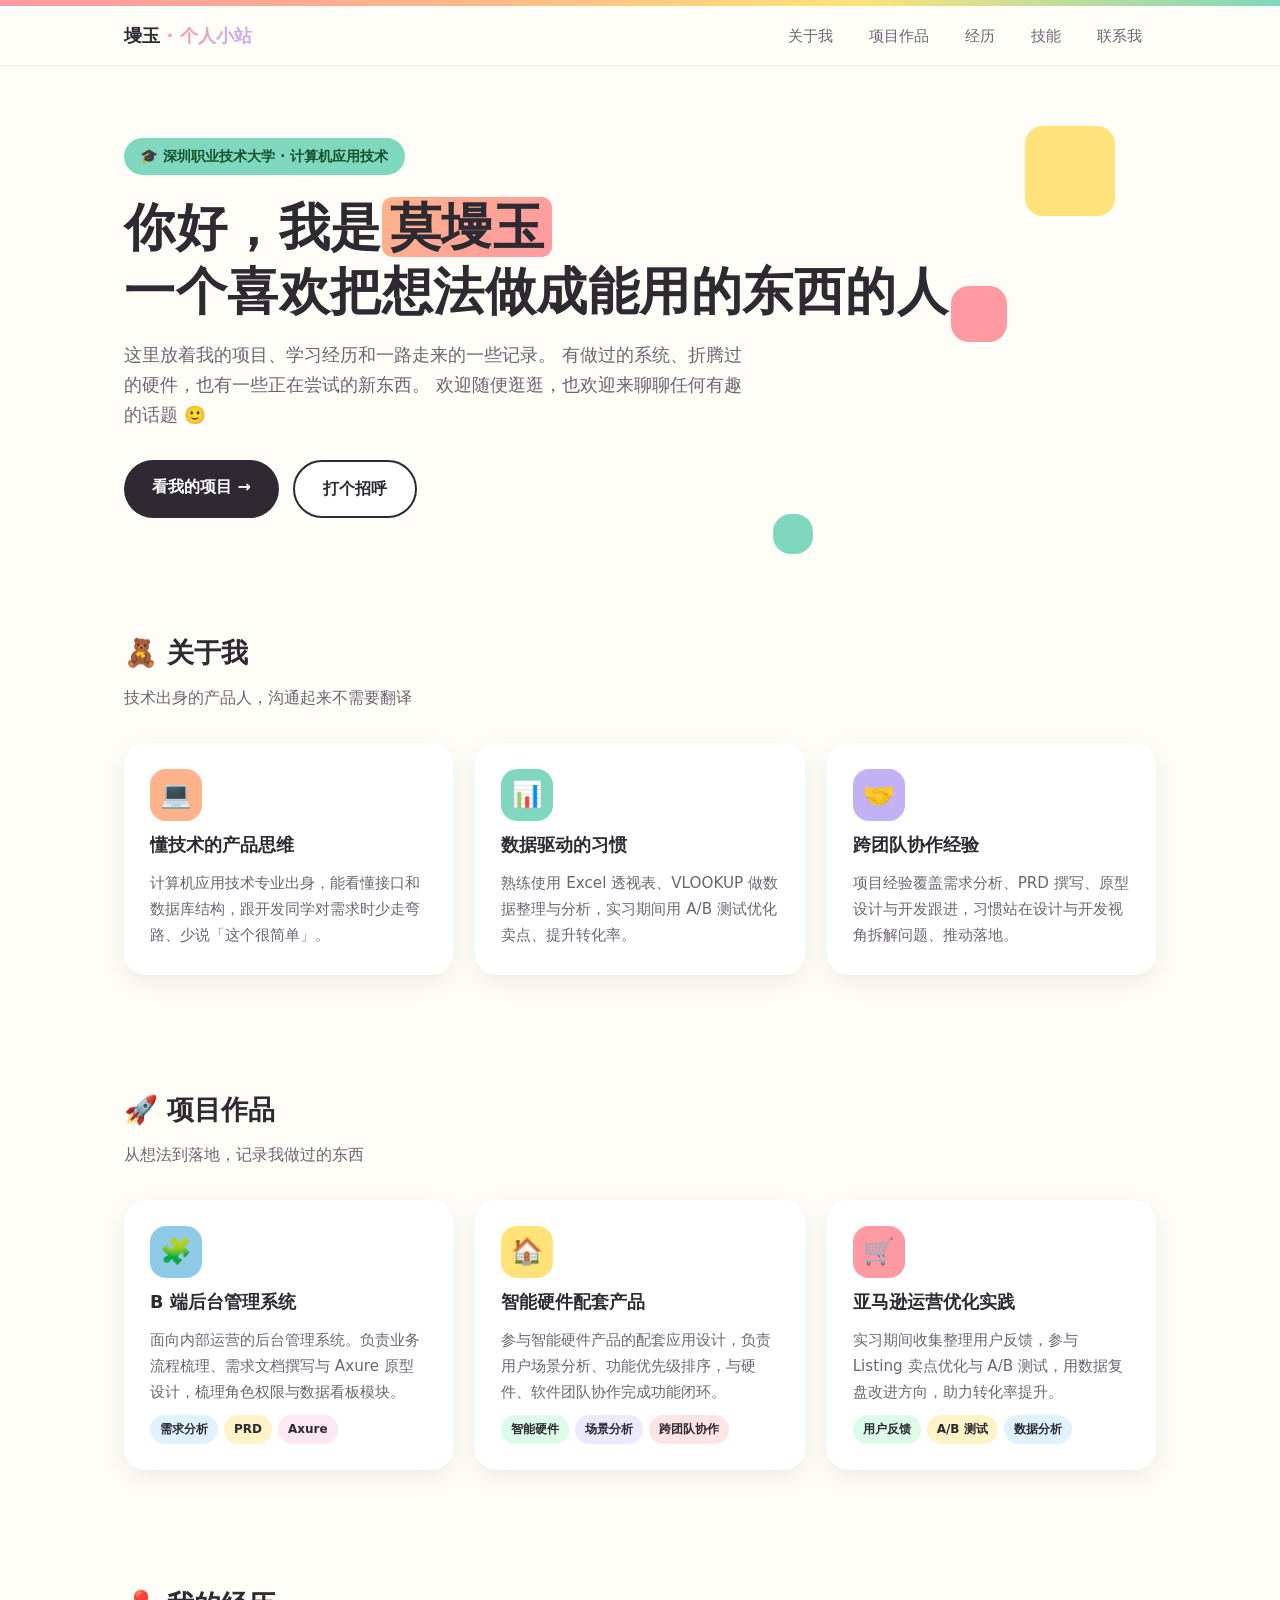
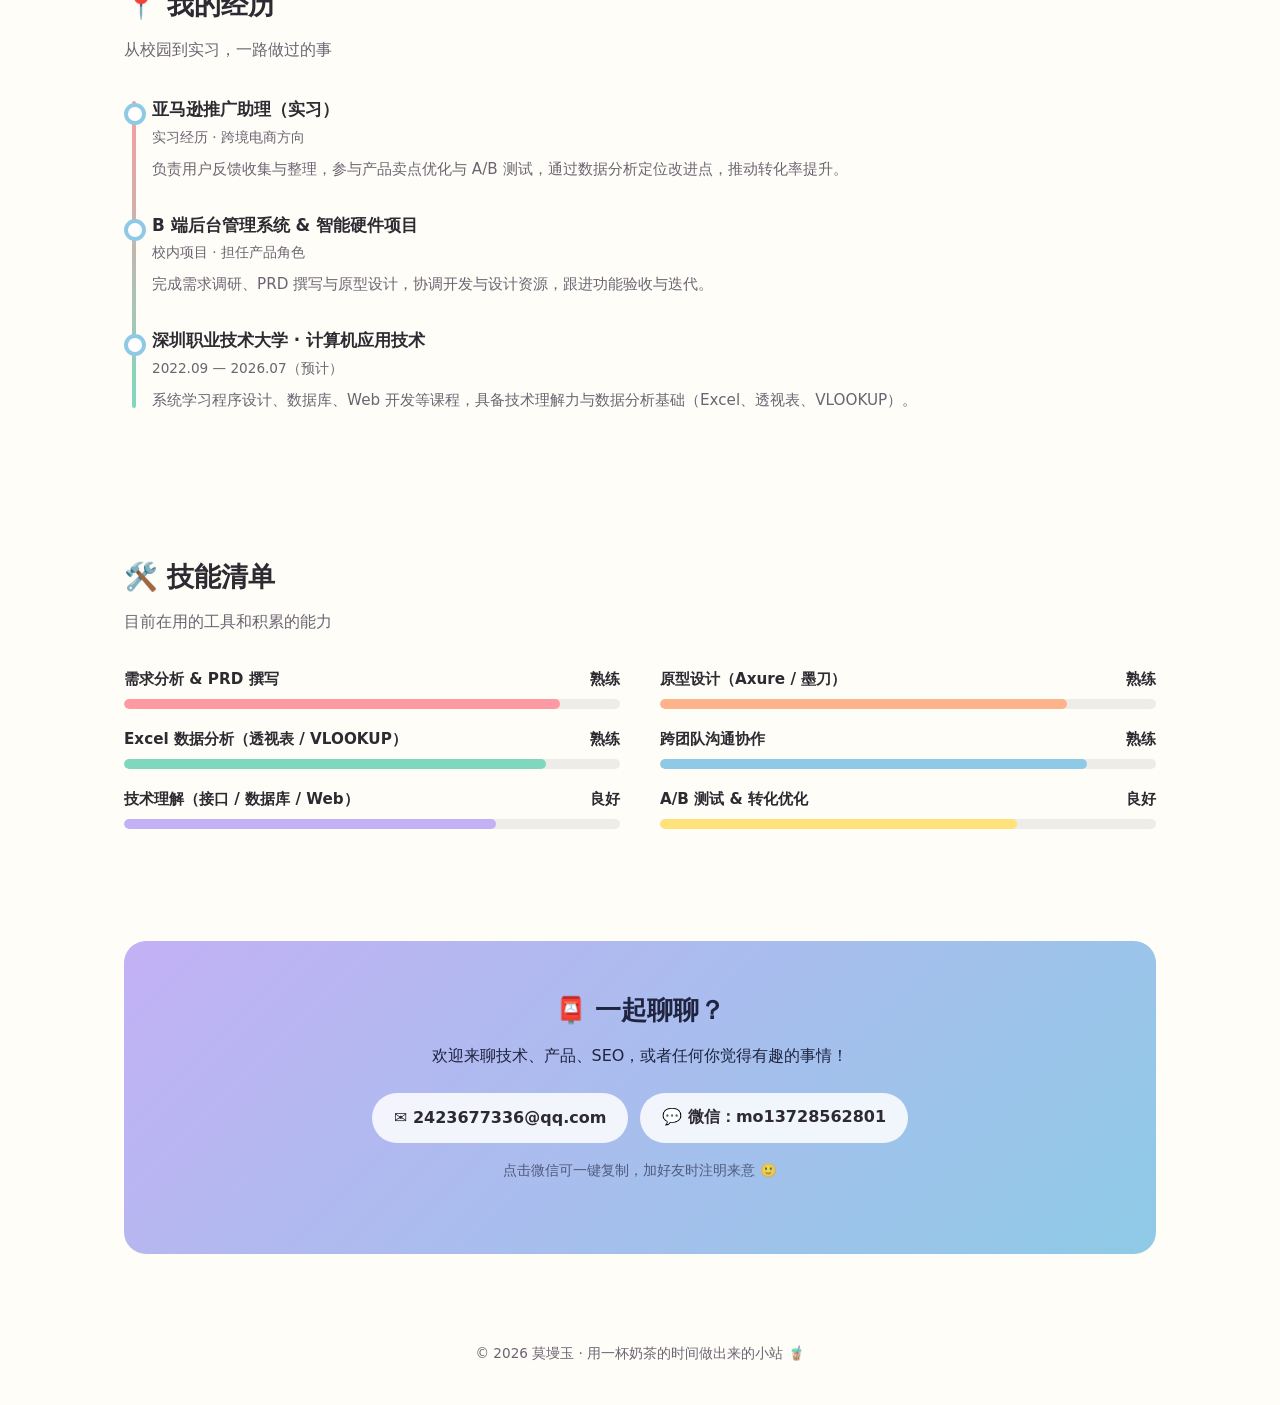
==== index.html @ 3e04afb8 "refactor: 移除求职定位，改为通用个人小站" ====
<!DOCTYPE html>
<html lang="zh-CN">
<head>
  <meta charset="UTF-8" />
  <meta name="viewport" content="width=device-width, initial-scale=1.0" />
  <title>莫墁玉 · 个人主页</title>
  <meta name="description" content="莫墁玉的个人主页：深圳职业技术大学计算机应用技术专业学生，记录自己的项目作品、学习经历与一些想法。" />
  <meta name="author" content="莫墁玉" />
  <meta property="og:title" content="莫墁玉 · 个人主页" />
  <meta property="og:description" content="记录我的项目、学习和一些想法，欢迎随便逛逛。" />
  <meta property="og:type" content="website" />
  <style>
    /* ========== 设计变量：活泼彩色风 ========== */
    :root {
      --bg: #fffdf7;
      --surface: #ffffff;
      --ink: #2d2a32;
      --ink-soft: #6b6573;
      --peach: #ffb38a;
      --mint: #7fd8be;
      --sky: #8ecae6;
      --lilac: #c3b1f5;
      --lemon: #ffe27a;
      --rose: #ff9aa2;
      --radius: 22px;
      --shadow: 0 8px 24px rgba(45, 42, 50, 0.08);
      --shadow-hover: 0 12px 32px rgba(45, 42, 50, 0.14);
    }
    * { margin: 0; padding: 0; box-sizing: border-box; }
    html { scroll-behavior: smooth; }
    body {
      font-family: "PingFang SC", "Microsoft YaHei", system-ui, sans-serif;
      background: var(--bg);
      color: var(--ink);
      line-height: 1.7;
      -webkit-font-smoothing: antialiased;
    }
    /* 顶部流动的彩色渐变条，活泼感来源之一 */
    .rainbow-bar {
      height: 6px;
      background: linear-gradient(90deg, var(--rose), var(--peach), var(--lemon), var(--mint), var(--sky), var(--lilac), var(--rose));
      background-size: 200% 100%;
      animation: slide 8s linear infinite;
    }
    @keyframes slide { to { background-position: 200% 0; } }

    /* ========== 导航 ========== */
    nav {
      position: sticky; top: 0; z-index: 100;
      background: rgba(255, 253, 247, 0.92);
      backdrop-filter: blur(8px);
      border-bottom: 1px solid rgba(45, 42, 50, 0.06);
    }
    .nav-inner {
      max-width: 1080px; margin: 0 auto; padding: 14px 24px;
      display: flex; align-items: center; justify-content: space-between;
    }
    .logo { font-weight: 800; font-size: 1.15rem; text-decoration: none; color: var(--ink); }
    .logo span { background: linear-gradient(120deg, var(--rose), var(--lilac)); -webkit-background-clip: text; background-clip: text; color: transparent; }
    .nav-links { display: flex; gap: 8px; list-style: none; }
    .nav-links a {
      text-decoration: none; color: var(--ink-soft); font-size: 0.95rem;
      padding: 8px 14px; border-radius: 999px; transition: all 0.2s;
    }
    .nav-links a:hover, .nav-links a:focus-visible { background: var(--lemon); color: var(--ink); }
    /* 移动端汉堡按钮：默认隐藏，小屏显示 */
    .menu-btn {
      display: none; background: none; border: 2px solid var(--ink);
      border-radius: 12px; padding: 6px 10px; font-size: 1.1rem; cursor: pointer;
    }
    @media (max-width: 720px) {
      .menu-btn { display: block; }
      .nav-links {
        display: none; position: absolute; top: 100%; left: 0; right: 0;
        flex-direction: column; background: var(--surface);
        padding: 12px 24px 20px; gap: 4px;
        box-shadow: var(--shadow); border-bottom-left-radius: var(--radius);
        border-bottom-right-radius: var(--radius);
      }
      .nav-links.open { display: flex; }
    }

    /* ========== 首屏 Hero ========== */
    .hero { max-width: 1080px; margin: 0 auto; padding: 72px 24px 56px; }
    .hero-badge {
      display: inline-block; background: var(--mint); color: #14532d;
      padding: 6px 16px; border-radius: 999px; font-size: 0.9rem; font-weight: 700; margin-bottom: 20px;
    }
    .hero h1 { font-size: clamp(2rem, 5vw, 3.2rem); line-height: 1.25; letter-spacing: 0.5px; }
    .hero h1 .hl { background: linear-gradient(120deg, var(--peach), var(--rose)); padding: 0 8px; border-radius: 10px; }
    .hero p.sub { margin-top: 18px; color: var(--ink-soft); font-size: 1.1rem; max-width: 620px; }
    .hero-cta { margin-top: 30px; display: flex; flex-wrap: wrap; gap: 14px; }
    .btn {
      display: inline-block; text-decoration: none; font-weight: 700;
      padding: 13px 28px; border-radius: 999px; transition: transform 0.2s, box-shadow 0.2s;
    }
    .btn:hover, .btn:focus-visible { transform: translateY(-2px); box-shadow: var(--shadow-hover); }
    .btn-primary { background: var(--ink); color: #fff; }
    .btn-ghost { background: var(--surface); color: var(--ink); border: 2px solid var(--ink); }
    /* 首屏右侧漂浮色块装饰 */
    .hero-wrap { position: relative; }
    .float-chip {
      position: absolute; border-radius: 18px; z-index: -1;
      animation: floaty 6s ease-in-out infinite;
    }
    @keyframes floaty { 0%, 100% { transform: translateY(0) rotate(-4deg); } 50% { transform: translateY(-14px) rotate(4deg); } }

    /* ========== 通用区块 ========== */
    section { max-width: 1080px; margin: 0 auto; padding: 56px 24px; }
    .sec-title { font-size: 1.7rem; margin-bottom: 8px; }
    .sec-sub { color: var(--ink-soft); margin-bottom: 32px; }

    /* ========== 项目卡片网格 ========== */
    .grid { display: grid; grid-template-columns: repeat(3, 1fr); gap: 22px; }
    @media (max-width: 900px) { .grid { grid-template-columns: repeat(2, 1fr); } }
    @media (max-width: 600px) { .grid { grid-template-columns: 1fr; } }
    .card {
      background: var(--surface); border-radius: var(--radius);
      padding: 26px; box-shadow: var(--shadow);
      transition: transform 0.2s, box-shadow 0.2s;
      display: flex; flex-direction: column; gap: 10px;
    }
    .card:hover { transform: translateY(-6px); box-shadow: var(--shadow-hover); }
    .card .emoji {
      width: 52px; height: 52px; border-radius: 16px;
      display: flex; align-items: center; justify-content: center; font-size: 1.6rem;
    }
    .card h3 { font-size: 1.1rem; }
    .card p { color: var(--ink-soft); font-size: 0.95rem; flex: 1; }
    .tags { display: flex; flex-wrap: wrap; gap: 6px; }
    .tag { font-size: 0.75rem; padding: 4px 10px; border-radius: 999px; font-weight: 600; }

    /* ========== 时间线：实习/教育经历 ========== */
    .timeline { position: relative; padding-left: 28px; }
    .timeline::before {
      content: ""; position: absolute; left: 8px; top: 6px; bottom: 6px;
      width: 4px; border-radius: 2px;
      background: linear-gradient(var(--rose), var(--mint));
    }
    .tl-item { position: relative; margin-bottom: 28px; }
    .tl-item::before {
      content: ""; position: absolute; left: -28px; top: 8px;
      width: 14px; height: 14px; border-radius: 50%;
      background: var(--surface); border: 4px solid var(--sky);
    }
    .tl-item h3 { font-size: 1.05rem; }
    .tl-item .meta { font-size: 0.85rem; color: var(--ink-soft); margin: 2px 0 8px; }
    .tl-item p { color: var(--ink-soft); font-size: 0.95rem; }

    /* ========== 技能条 ========== */
    .skills { display: grid; grid-template-columns: repeat(2, 1fr); gap: 18px 40px; }
    @media (max-width: 600px) { .skills { grid-template-columns: 1fr; } }
    .skill .label { display: flex; justify-content: space-between; font-size: 0.95rem; font-weight: 600; margin-bottom: 6px; }
    .skill .bar { height: 10px; border-radius: 999px; background: rgba(45, 42, 50, 0.08); overflow: hidden; }
    .skill .fill { height: 100%; border-radius: 999px; }

    /* ========== 联系区 ========== */
    .contact-box {
      background: linear-gradient(135deg, var(--lilac), var(--sky));
      border-radius: var(--radius); padding: 48px 32px; text-align: center; color: #1f2440;
    }
    .contact-box h2 { font-size: 1.6rem; margin-bottom: 10px; }
    .contact-box p { margin-bottom: 24px; }
    .contact-links { display: flex; flex-wrap: wrap; gap: 12px; justify-content: center; }
    .contact-links a {
      background: rgba(255, 255, 255, 0.85); color: var(--ink);
      padding: 11px 22px; border-radius: 999px; text-decoration: none; font-weight: 700;
      transition: transform 0.2s;
    }
    .contact-links a:hover, .contact-links a:focus-visible { transform: translateY(-2px); }
    /* 微信复制按钮：与链接保持一致的视觉，但用 button 保证可访问性 */
    .copy-wx {
      background: rgba(255, 255, 255, 0.85); color: var(--ink);
      padding: 11px 22px; border-radius: 999px; border: none; cursor: pointer;
      font-family: inherit; font-size: 1rem; font-weight: 700;
      transition: transform 0.2s;
    }
    .copy-wx:hover, .copy-wx:focus-visible { transform: translateY(-2px); }
    .wx-tip { margin-top: 16px; font-size: 0.85rem; color: #3c4160; opacity: 0.8; }

    footer { text-align: center; color: var(--ink-soft); font-size: 0.85rem; padding: 32px 0 40px; }

    /* 无障碍：键盘焦点可见 */
    a:focus-visible, button:focus-visible { outline: 3px solid var(--sky); outline-offset: 2px; }

    @media (prefers-reduced-motion: reduce) {
      .rainbow-bar, .float-chip { animation: none; }
      html { scroll-behavior: auto; }
    }
  </style>
</head>
<body>
  <div class="rainbow-bar" aria-hidden="true"></div>

  <nav aria-label="主导航">
    <div class="nav-inner">
      <a class="logo" href="#top">墁玉 <span>· 个人小站</span></a>
      <button class="menu-btn" id="menuBtn" aria-expanded="false" aria-controls="navLinks" aria-label="打开菜单">☰</button>
      <ul class="nav-links" id="navLinks">
        <li><a href="#about">关于我</a></li>
        <li><a href="#projects">项目作品</a></li>
        <li><a href="#experience">经历</a></li>
        <li><a href="#skills">技能</a></li>
        <li><a href="#contact">联系我</a></li>
      </ul>
    </div>
  </nav>

  <header class="hero hero-wrap" id="top">
    <div class="float-chip" style="top: 60px; right: 6%; width: 90px; height: 90px; background: var(--lemon);" aria-hidden="true"></div>
    <div class="float-chip" style="top: 220px; right: 16%; width: 56px; height: 56px; background: var(--rose); animation-delay: 1.5s;" aria-hidden="true"></div>
    <div class="float-chip" style="bottom: 20px; right: 34%; width: 40px; height: 40px; background: var(--mint); animation-delay: 3s;" aria-hidden="true"></div>

    <span class="hero-badge">🎓 深圳职业技术大学 · 计算机应用技术</span>
    <h1>你好，我是<span class="hl">莫墁玉</span><br />一个喜欢把想法做成能用的东西的人</h1>
    <p class="sub">
      这里放着我的项目、学习经历和一路走来的一些记录。
      有做过的系统、折腾过的硬件，也有一些正在尝试的新东西。
      欢迎随便逛逛，也欢迎来聊聊任何有趣的话题 🙂
    </p>
    <div class="hero-cta">
      <a class="btn btn-primary" href="#projects">看我的项目 →</a>
      <a class="btn btn-ghost" href="#contact">打个招呼</a>
    </div>
  </header>

  <section id="about">
    <h2 class="sec-title">🧸 关于我</h2>
    <p class="sec-sub">技术出身的产品人，沟通起来不需要翻译</p>
    <div class="grid">
      <div class="card">
        <div class="emoji" style="background: var(--peach);">💻</div>
        <h3>懂技术的产品思维</h3>
        <p>计算机应用技术专业出身，能看懂接口和数据库结构，跟开发同学对需求时少走弯路、少说「这个很简单」。</p>
      </div>
      <div class="card">
        <div class="emoji" style="background: var(--mint);">📊</div>
        <h3>数据驱动的习惯</h3>
        <p>熟练使用 Excel 透视表、VLOOKUP 做数据整理与分析，实习期间用 A/B 测试优化卖点、提升转化率。</p>
      </div>
      <div class="card">
        <div class="emoji" style="background: var(--lilac);">🤝</div>
        <h3>跨团队协作经验</h3>
        <p>项目经验覆盖需求分析、PRD 撰写、原型设计与开发跟进，习惯站在设计与开发视角拆解问题、推动落地。</p>
      </div>
    </div>
  </section>

  <section id="projects">
    <h2 class="sec-title">🚀 项目作品</h2>
    <p class="sec-sub">从想法到落地，记录我做过的东西</p>
    <div class="grid">
      <div class="card">
        <div class="emoji" style="background: var(--sky);">🧩</div>
        <h3>B 端后台管理系统</h3>
        <p>面向内部运营的后台管理系统。负责业务流程梳理、需求文档撰写与 Axure 原型设计，梳理角色权限与数据看板模块。</p>
        <div class="tags">
          <span class="tag" style="background: #e0f2fe;">需求分析</span>
          <span class="tag" style="background: #fef3c7;">PRD</span>
          <span class="tag" style="background: #fce7f3;">Axure</span>
        </div>
      </div>
      <div class="card">
        <div class="emoji" style="background: var(--lemon);">🏠</div>
        <h3>智能硬件配套产品</h3>
        <p>参与智能硬件产品的配套应用设计，负责用户场景分析、功能优先级排序，与硬件、软件团队协作完成功能闭环。</p>
        <div class="tags">
          <span class="tag" style="background: #dcfce7;">智能硬件</span>
          <span class="tag" style="background: #ede9fe;">场景分析</span>
          <span class="tag" style="background: #ffe4e6;">跨团队协作</span>
        </div>
      </div>
      <div class="card">
        <div class="emoji" style="background: var(--rose);">🛒</div>
        <h3>亚马逊运营优化实践</h3>
        <p>实习期间收集整理用户反馈，参与 Listing 卖点优化与 A/B 测试，用数据复盘改进方向，助力转化率提升。</p>
        <div class="tags">
          <span class="tag" style="background: #dcfce7;">用户反馈</span>
          <span class="tag" style="background: #fef3c7;">A/B 测试</span>
          <span class="tag" style="background: #e0f2fe;">数据分析</span>
        </div>
      </div>
    </div>
  </section>

  <section id="experience">
    <h2 class="sec-title">📍 我的经历</h2>
    <p class="sec-sub">从校园到实习，一路做过的事</p>
    <div class="timeline">
      <div class="tl-item">
        <h3>亚马逊推广助理（实习）</h3>
        <div class="meta">实习经历 · 跨境电商方向</div>
        <p>负责用户反馈收集与整理，参与产品卖点优化与 A/B 测试，通过数据分析定位改进点，推动转化率提升。</p>
      </div>
      <div class="tl-item">
        <h3>B 端后台管理系统 & 智能硬件项目</h3>
        <div class="meta">校内项目 · 担任产品角色</div>
        <p>完成需求调研、PRD 撰写与原型设计，协调开发与设计资源，跟进功能验收与迭代。</p>
      </div>
      <div class="tl-item">
        <h3>深圳职业技术大学 · 计算机应用技术</h3>
        <div class="meta">2022.09 — 2026.07（预计）</div>
        <p>系统学习程序设计、数据库、Web 开发等课程，具备技术理解力与数据分析基础（Excel、透视表、VLOOKUP）。</p>
      </div>
    </div>
  </section>

  <section id="skills">
    <h2 class="sec-title">🛠️ 技能清单</h2>
    <p class="sec-sub">目前在用的工具和积累的能力</p>
    <div class="skills">
      <div class="skill">
        <div class="label"><span>需求分析 & PRD 撰写</span><span>熟练</span></div>
        <div class="bar"><div class="fill" style="width: 88%; background: var(--rose);"></div></div>
      </div>
      <div class="skill">
        <div class="label"><span>原型设计（Axure / 墨刀）</span><span>熟练</span></div>
        <div class="bar"><div class="fill" style="width: 82%; background: var(--peach);"></div></div>
      </div>
      <div class="skill">
        <div class="label"><span>Excel 数据分析（透视表 / VLOOKUP）</span><span>熟练</span></div>
        <div class="bar"><div class="fill" style="width: 85%; background: var(--mint);"></div></div>
      </div>
      <div class="skill">
        <div class="label"><span>跨团队沟通协作</span><span>熟练</span></div>
        <div class="bar"><div class="fill" style="width: 86%; background: var(--sky);"></div></div>
      </div>
      <div class="skill">
        <div class="label"><span>技术理解（接口 / 数据库 / Web）</span><span>良好</span></div>
        <div class="bar"><div class="fill" style="width: 75%; background: var(--lilac);"></div></div>
      </div>
      <div class="skill">
        <div class="label"><span>A/B 测试 & 转化优化</span><span>良好</span></div>
        <div class="bar"><div class="fill" style="width: 72%; background: var(--lemon);"></div></div>
      </div>
    </div>
  </section>

  <section id="contact">
    <div class="contact-box">
      <h2>📮 一起聊聊？</h2>
      <p>欢迎来聊技术、产品、SEO，或者任何你觉得有趣的事情！</p>
      <div class="contact-links">
        <a href="mailto:2423677336@qq.com">✉️ 2423677336@qq.com</a>
        <button type="button" class="copy-wx" id="copyWx" data-wx="mo13728562801">💬 微信：mo13728562801</button>
      </div>
      <p class="wx-tip" id="wxTip" role="status" aria-live="polite">点击微信可一键复制，加好友时注明来意 🙂</p>
    </div>
  </section>

  <footer>
    © 2026 莫墁玉 · 用一杯奶茶的时间做出来的小站 🧋
  </footer>

  <script>
    // 移动端菜单开关：点击汉堡按钮切换菜单，并同步 aria-expanded 状态
    var menuBtn = document.getElementById('menuBtn');
    var navLinks = document.getElementById('navLinks');
    if (menuBtn && navLinks) {
      menuBtn.addEventListener('click', function () {
        var open = navLinks.classList.toggle('open');
        menuBtn.setAttribute('aria-expanded', open ? 'true' : 'false');
        menuBtn.textContent = open ? '✕' : '☰';
      });
      // 点击菜单项后自动收起菜单（移动端体验）
      navLinks.addEventListener('click', function (e) {
        if (e.target.tagName === 'A') {
          navLinks.classList.remove('open');
          menuBtn.setAttribute('aria-expanded', 'false');
          menuBtn.textContent = '☰';
        }
      });
    }
  </script>
  <script>
    // 微信一键复制：优先使用 Clipboard API，失败时回退到 execCommand
    var copyWx = document.getElementById('copyWx');
    var wxTip = document.getElementById('wxTip');
    if (copyWx && wxTip) {
      copyWx.addEventListener('click', function () {
        var wx = copyWx.dataset.wx;
        function done() { wxTip.textContent = '✅ 微信号已复制：' + wx; }
        if (navigator.clipboard && navigator.clipboard.writeText) {
          navigator.clipboard.writeText(wx).then(done).catch(fallback);
        } else {
          fallback();
        }
        function fallback() {
          var ta = document.createElement('textarea');
          ta.value = wx;
          ta.setAttribute('readonly', '');
          ta.style.position = 'fixed';
          ta.style.opacity = '0';
          document.body.appendChild(ta);
          ta.select();
          try { document.execCommand('copy'); done(); } catch (e) { wxTip.textContent = '微信号：' + wx + '（请手动复制）'; }
          document.body.removeChild(ta);
        }
      });
    }
  </script>
</body>
</html>
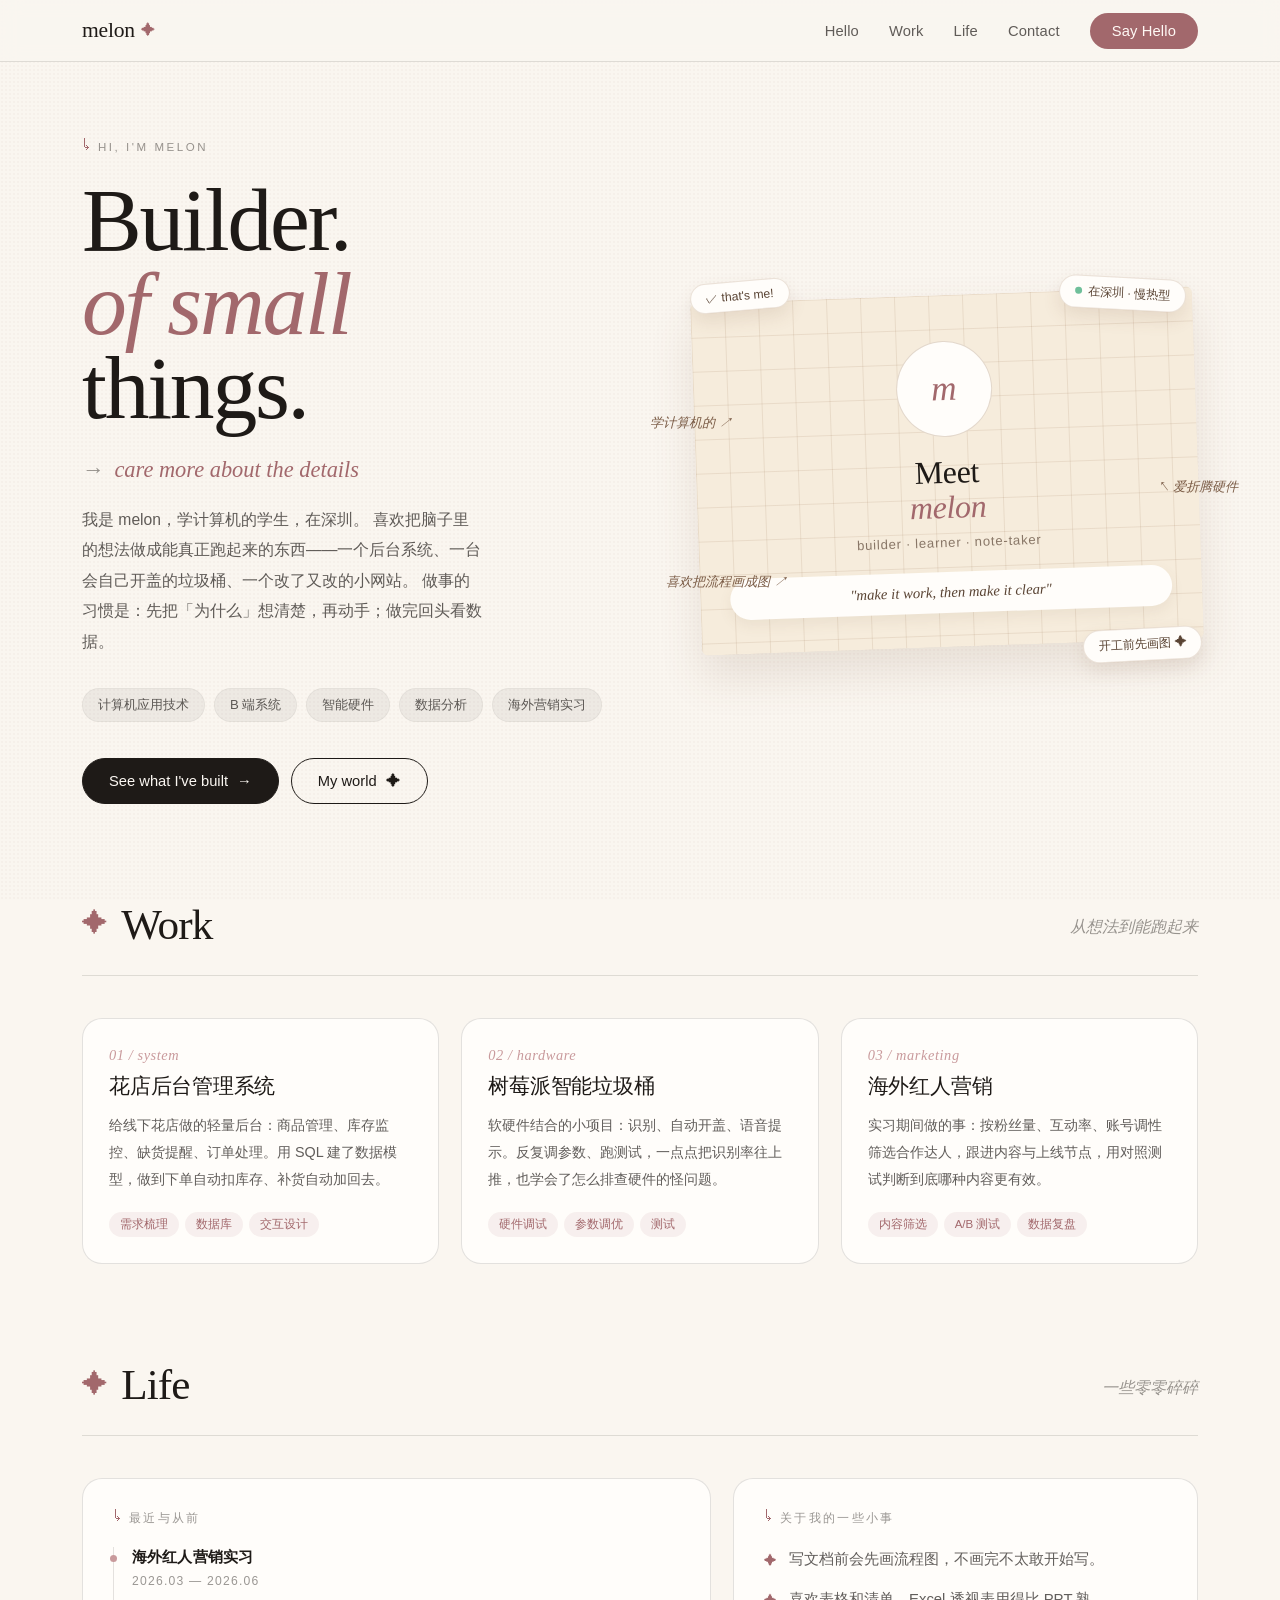
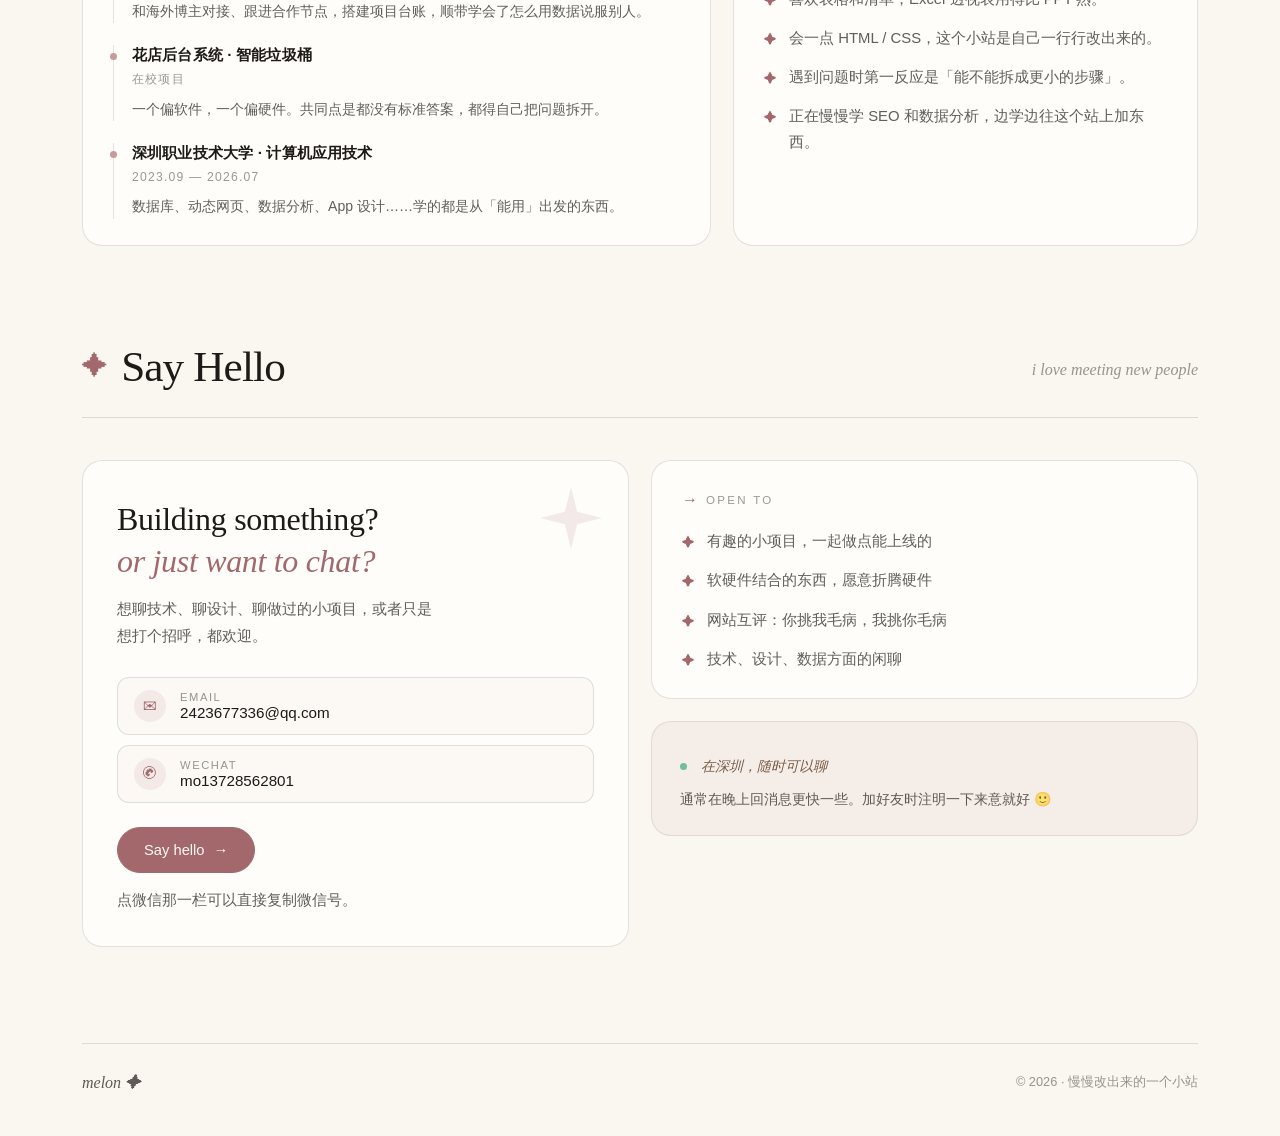
==== commit 6c4c217d: "redesign: 编辑部风格改版，使用英文名 melon" ====
--- a/index.html
+++ b/index.html
@@ -3,401 +3,605 @@
 <head>
   <meta charset="UTF-8" />
   <meta name="viewport" content="width=device-width, initial-scale=1.0" />
-  <title>莫墁玉 · 个人主页</title>
-  <meta name="description" content="莫墁玉的个人主页：深圳职业技术大学计算机应用技术专业学生，记录自己的项目作品、学习经历与一些想法。" />
-  <meta name="author" content="莫墁玉" />
-  <meta property="og:title" content="莫墁玉 · 个人主页" />
-  <meta property="og:description" content="记录我的项目、学习和一些想法，欢迎随便逛逛。" />
+  <title>melon ✦ 个人小站</title>
+  <meta name="description" content="melon 的个人小站：记录做过的项目、正在学的东西，和一些零零碎碎的想法。" />
+  <meta name="author" content="melon" />
+  <meta property="og:title" content="melon ✦ 个人小站" />
+  <meta property="og:description" content="记录做过的项目、正在学的东西，和一些零零碎碎的想法。" />
   <meta property="og:type" content="website" />
   <style>
-    /* ========== 设计变量：活泼彩色风 ========== */
+    /* ============================================================
+       设计基调：暖米色 · 衬线大标题 · 玫瑰灰点缀 · 手绘装饰
+       （参考图风格：编辑部感的个人主页）
+       ============================================================ */
     :root {
-      --bg: #fffdf7;
-      --surface: #ffffff;
-      --ink: #2d2a32;
-      --ink-soft: #6b6573;
-      --peach: #ffb38a;
-      --mint: #7fd8be;
-      --sky: #8ecae6;
-      --lilac: #c3b1f5;
-      --lemon: #ffe27a;
-      --rose: #ff9aa2;
-      --radius: 22px;
-      --shadow: 0 8px 24px rgba(45, 42, 50, 0.08);
-      --shadow-hover: 0 12px 32px rgba(45, 42, 50, 0.14);
+      --cream: #faf6f0;       /* 主背景 */
+      --cream-2: #f4ede4;     /* 次级背景 */
+      --card: #fffdfa;        /* 卡片 */
+      --ink: #1e1a17;         /* 主文字 */
+      --ink-70: rgba(30, 26, 23, 0.7);
+      --ink-45: rgba(30, 26, 23, 0.45);
+      --rose: #a2686c;        /* 玫瑰灰主色 */
+      --rose-soft: #c99a9c;
+      --line: rgba(30, 26, 23, 0.12);
+      --serif: Georgia, "Times New Roman", "Songti SC", "STSong", "SimSun", serif;
+      --sans: "Inter", -apple-system, BlinkMacSystemFont, "Segoe UI", "PingFang SC", "Microsoft YaHei", sans-serif;
+      --r-lg: 20px;
+      --r-sm: 12px;
+      --shadow: 0 10px 30px rgba(88, 62, 45, 0.07);
     }
     * { margin: 0; padding: 0; box-sizing: border-box; }
     html { scroll-behavior: smooth; }
     body {
-      font-family: "PingFang SC", "Microsoft YaHei", system-ui, sans-serif;
-      background: var(--bg);
+      background: var(--cream);
       color: var(--ink);
-      line-height: 1.7;
+      font-family: var(--sans);
       -webkit-font-smoothing: antialiased;
-    }
-    /* 顶部流动的彩色渐变条，活泼感来源之一 */
-    .rainbow-bar {
-      height: 6px;
-      background: linear-gradient(90deg, var(--rose), var(--peach), var(--lemon), var(--mint), var(--sky), var(--lilac), var(--rose));
-      background-size: 200% 100%;
-      animation: slide 8s linear infinite;
-    }
-    @keyframes slide { to { background-position: 200% 0; } }
-
-    /* ========== 导航 ========== */
-    nav {
-      position: sticky; top: 0; z-index: 100;
-      background: rgba(255, 253, 247, 0.92);
-      backdrop-filter: blur(8px);
-      border-bottom: 1px solid rgba(45, 42, 50, 0.06);
+      overflow-x: hidden;
+    }
+    /* 细微的纸张颗粒感（纯 CSS，不加载图片） */
+    body::before {
+      content: ""; position: fixed; inset: 0; z-index: 0; pointer-events: none;
+      opacity: 0.5;
+      background-image: radial-gradient(rgba(120, 90, 70, 0.06) 1px, transparent 1px);
+      background-size: 4px 4px;
+    }
+    .page { position: relative; z-index: 1; }
+
+    /* ---------- 导航 ---------- */
+    header.nav {
+      position: sticky; top: 0; z-index: 50;
+      background: rgba(250, 246, 240, 0.86);
+      backdrop-filter: blur(10px);
+      border-bottom: 1px solid var(--line);
     }
     .nav-inner {
-      max-width: 1080px; margin: 0 auto; padding: 14px 24px;
-      display: flex; align-items: center; justify-content: space-between;
-    }
-    .logo { font-weight: 800; font-size: 1.15rem; text-decoration: none; color: var(--ink); }
-    .logo span { background: linear-gradient(120deg, var(--rose), var(--lilac)); -webkit-background-clip: text; background-clip: text; color: transparent; }
-    .nav-links { display: flex; gap: 8px; list-style: none; }
+      max-width: 1180px; margin: 0 auto; padding: 18px 32px;
+      display: flex; align-items: center; justify-content: space-between; gap: 24px;
+    }
+    .brand {
+      font-family: var(--serif); font-size: 1.35rem; letter-spacing: -0.01em;
+      color: var(--ink); text-decoration: none; display: inline-flex; align-items: center; gap: 6px;
+    }
+    .brand .star { color: var(--rose); font-size: 0.9rem; }
+    .nav-links { display: flex; align-items: center; gap: 30px; list-style: none; }
     .nav-links a {
-      text-decoration: none; color: var(--ink-soft); font-size: 0.95rem;
-      padding: 8px 14px; border-radius: 999px; transition: all 0.2s;
-    }
-    .nav-links a:hover, .nav-links a:focus-visible { background: var(--lemon); color: var(--ink); }
-    /* 移动端汉堡按钮：默认隐藏，小屏显示 */
+      color: var(--ink-70); text-decoration: none; font-size: 0.92rem;
+      letter-spacing: 0.01em; transition: color 0.2s;
+    }
+    .nav-links a:hover, .nav-links a:focus-visible { color: var(--ink); }
+    .nav-cta {
+      background: var(--rose); color: #fff9f5 !important; text-decoration: none;
+      padding: 10px 22px; border-radius: 999px; font-size: 0.9rem;
+      transition: background 0.2s, transform 0.2s;
+    }
+    .nav-cta:hover { background: #8f5a5e; transform: translateY(-1px); }
     .menu-btn {
-      display: none; background: none; border: 2px solid var(--ink);
-      border-radius: 12px; padding: 6px 10px; font-size: 1.1rem; cursor: pointer;
-    }
-    @media (max-width: 720px) {
+      display: none; background: none; border: 1px solid var(--line);
+      border-radius: 999px; padding: 7px 14px; font-size: 0.95rem;
+      color: var(--ink); cursor: pointer;
+    }
+    @media (max-width: 860px) {
       .menu-btn { display: block; }
       .nav-links {
-        display: none; position: absolute; top: 100%; left: 0; right: 0;
-        flex-direction: column; background: var(--surface);
-        padding: 12px 24px 20px; gap: 4px;
-        box-shadow: var(--shadow); border-bottom-left-radius: var(--radius);
-        border-bottom-right-radius: var(--radius);
+        position: absolute; top: 100%; left: 0; right: 0; flex-direction: column;
+        align-items: flex-start; gap: 0; background: var(--card);
+        border-bottom: 1px solid var(--line); padding: 8px 32px 20px; display: none;
       }
       .nav-links.open { display: flex; }
-    }
-
-    /* ========== 首屏 Hero ========== */
-    .hero { max-width: 1080px; margin: 0 auto; padding: 72px 24px 56px; }
-    .hero-badge {
-      display: inline-block; background: var(--mint); color: #14532d;
-      padding: 6px 16px; border-radius: 999px; font-size: 0.9rem; font-weight: 700; margin-bottom: 20px;
-    }
-    .hero h1 { font-size: clamp(2rem, 5vw, 3.2rem); line-height: 1.25; letter-spacing: 0.5px; }
-    .hero h1 .hl { background: linear-gradient(120deg, var(--peach), var(--rose)); padding: 0 8px; border-radius: 10px; }
-    .hero p.sub { margin-top: 18px; color: var(--ink-soft); font-size: 1.1rem; max-width: 620px; }
-    .hero-cta { margin-top: 30px; display: flex; flex-wrap: wrap; gap: 14px; }
+      .nav-links li { width: 100%; }
+      .nav-links a { display: block; padding: 12px 0; border-bottom: 1px solid var(--line); }
+      .nav-links li:last-child a { border-bottom: none; margin-top: 12px; text-align: center; }
+    }
+
+    /* ---------- 通用排版 ---------- */
+    .wrap { max-width: 1180px; margin: 0 auto; padding: 0 32px; }
+    .eyebrow {
+      font-size: 0.72rem; letter-spacing: 0.22em; text-transform: uppercase;
+      color: var(--ink-45); display: inline-flex; align-items: center; gap: 8px;
+    }
+    .eyebrow .arrow { color: var(--rose); letter-spacing: 0; font-size: 1rem; }
+    .display {
+      font-family: var(--serif); font-weight: 400;
+      font-size: clamp(3rem, 7.4vw, 5.6rem);
+      line-height: 0.94; letter-spacing: -0.025em;
+      margin: 22px 0 0;
+    }
+    .display span { display: block; }
+    .display .italic { font-style: italic; color: var(--rose); }
+    .italic-line {
+      font-family: var(--serif); font-style: italic; color: var(--rose);
+      font-size: clamp(1.05rem, 2vw, 1.4rem); margin-top: 26px;
+      display: inline-flex; align-items: center; gap: 10px;
+    }
+    .italic-line::before { content: "→"; font-style: normal; color: var(--ink-45); }
+    p.lead {
+      margin-top: 22px; max-width: 46ch;
+      font-size: 0.98rem; line-height: 1.95; color: var(--ink-70);
+    }
+    .section { padding: 96px 0 0; }
+    .sec-head { display: flex; align-items: baseline; justify-content: space-between; gap: 20px; flex-wrap: wrap; }
+    .sec-title {
+      font-family: var(--serif); font-weight: 400; font-size: clamp(1.9rem, 3.4vw, 2.7rem);
+      letter-spacing: -0.02em; display: flex; align-items: center; gap: 14px;
+    }
+    .sec-title .star { color: var(--rose); font-size: 0.6em; }
+    .sec-note { font-family: var(--serif); font-style: italic; color: var(--ink-45); font-size: 1rem; }
+    .rule { height: 1px; background: var(--line); margin: 26px 0 0; }
+
+    /* ---------- Hero ---------- */
+    .hero { padding: 76px 0 0; }
+    .hero-grid { display: grid; grid-template-columns: 1.05fr 0.95fr; gap: 60px; align-items: center; }
+    .pills { list-style: none; display: flex; flex-wrap: wrap; gap: 9px; margin-top: 30px; }
+    .pills li {
+      background: rgba(30, 26, 23, 0.055); color: var(--ink-70);
+      font-size: 0.82rem; padding: 7px 15px; border-radius: 999px;
+      border: 1px solid rgba(30, 26, 23, 0.04);
+    }
+    .actions { display: flex; flex-wrap: wrap; gap: 12px; margin-top: 36px; }
     .btn {
-      display: inline-block; text-decoration: none; font-weight: 700;
-      padding: 13px 28px; border-radius: 999px; transition: transform 0.2s, box-shadow 0.2s;
-    }
-    .btn:hover, .btn:focus-visible { transform: translateY(-2px); box-shadow: var(--shadow-hover); }
-    .btn-primary { background: var(--ink); color: #fff; }
-    .btn-ghost { background: var(--surface); color: var(--ink); border: 2px solid var(--ink); }
-    /* 首屏右侧漂浮色块装饰 */
-    .hero-wrap { position: relative; }
-    .float-chip {
-      position: absolute; border-radius: 18px; z-index: -1;
-      animation: floaty 6s ease-in-out infinite;
-    }
-    @keyframes floaty { 0%, 100% { transform: translateY(0) rotate(-4deg); } 50% { transform: translateY(-14px) rotate(4deg); } }
-
-    /* ========== 通用区块 ========== */
-    section { max-width: 1080px; margin: 0 auto; padding: 56px 24px; }
-    .sec-title { font-size: 1.7rem; margin-bottom: 8px; }
-    .sec-sub { color: var(--ink-soft); margin-bottom: 32px; }
-
-    /* ========== 项目卡片网格 ========== */
-    .grid { display: grid; grid-template-columns: repeat(3, 1fr); gap: 22px; }
-    @media (max-width: 900px) { .grid { grid-template-columns: repeat(2, 1fr); } }
-    @media (max-width: 600px) { .grid { grid-template-columns: 1fr; } }
-    .card {
-      background: var(--surface); border-radius: var(--radius);
-      padding: 26px; box-shadow: var(--shadow);
-      transition: transform 0.2s, box-shadow 0.2s;
-      display: flex; flex-direction: column; gap: 10px;
-    }
-    .card:hover { transform: translateY(-6px); box-shadow: var(--shadow-hover); }
-    .card .emoji {
-      width: 52px; height: 52px; border-radius: 16px;
-      display: flex; align-items: center; justify-content: center; font-size: 1.6rem;
-    }
-    .card h3 { font-size: 1.1rem; }
-    .card p { color: var(--ink-soft); font-size: 0.95rem; flex: 1; }
-    .tags { display: flex; flex-wrap: wrap; gap: 6px; }
-    .tag { font-size: 0.75rem; padding: 4px 10px; border-radius: 999px; font-weight: 600; }
-
-    /* ========== 时间线：实习/教育经历 ========== */
-    .timeline { position: relative; padding-left: 28px; }
-    .timeline::before {
-      content: ""; position: absolute; left: 8px; top: 6px; bottom: 6px;
-      width: 4px; border-radius: 2px;
-      background: linear-gradient(var(--rose), var(--mint));
-    }
-    .tl-item { position: relative; margin-bottom: 28px; }
-    .tl-item::before {
-      content: ""; position: absolute; left: -28px; top: 8px;
-      width: 14px; height: 14px; border-radius: 50%;
-      background: var(--surface); border: 4px solid var(--sky);
-    }
-    .tl-item h3 { font-size: 1.05rem; }
-    .tl-item .meta { font-size: 0.85rem; color: var(--ink-soft); margin: 2px 0 8px; }
-    .tl-item p { color: var(--ink-soft); font-size: 0.95rem; }
-
-    /* ========== 技能条 ========== */
-    .skills { display: grid; grid-template-columns: repeat(2, 1fr); gap: 18px 40px; }
-    @media (max-width: 600px) { .skills { grid-template-columns: 1fr; } }
-    .skill .label { display: flex; justify-content: space-between; font-size: 0.95rem; font-weight: 600; margin-bottom: 6px; }
-    .skill .bar { height: 10px; border-radius: 999px; background: rgba(45, 42, 50, 0.08); overflow: hidden; }
-    .skill .fill { height: 100%; border-radius: 999px; }
-
-    /* ========== 联系区 ========== */
-    .contact-box {
-      background: linear-gradient(135deg, var(--lilac), var(--sky));
-      border-radius: var(--radius); padding: 48px 32px; text-align: center; color: #1f2440;
-    }
-    .contact-box h2 { font-size: 1.6rem; margin-bottom: 10px; }
-    .contact-box p { margin-bottom: 24px; }
-    .contact-links { display: flex; flex-wrap: wrap; gap: 12px; justify-content: center; }
-    .contact-links a {
-      background: rgba(255, 255, 255, 0.85); color: var(--ink);
-      padding: 11px 22px; border-radius: 999px; text-decoration: none; font-weight: 700;
-      transition: transform 0.2s;
-    }
-    .contact-links a:hover, .contact-links a:focus-visible { transform: translateY(-2px); }
-    /* 微信复制按钮：与链接保持一致的视觉，但用 button 保证可访问性 */
-    .copy-wx {
-      background: rgba(255, 255, 255, 0.85); color: var(--ink);
-      padding: 11px 22px; border-radius: 999px; border: none; cursor: pointer;
-      font-family: inherit; font-size: 1rem; font-weight: 700;
-      transition: transform 0.2s;
-    }
-    .copy-wx:hover, .copy-wx:focus-visible { transform: translateY(-2px); }
-    .wx-tip { margin-top: 16px; font-size: 0.85rem; color: #3c4160; opacity: 0.8; }
-
-    footer { text-align: center; color: var(--ink-soft); font-size: 0.85rem; padding: 32px 0 40px; }
-
-    /* 无障碍：键盘焦点可见 */
-    a:focus-visible, button:focus-visible { outline: 3px solid var(--sky); outline-offset: 2px; }
-
+      display: inline-flex; align-items: center; gap: 9px;
+      padding: 14px 26px; border-radius: 999px; text-decoration: none;
+      font-size: 0.92rem; transition: transform 0.2s, background 0.2s, color 0.2s;
+      border: 1px solid var(--ink);
+    }
+    .btn-dark { background: var(--ink); color: #fbf7f2; }
+    .btn-dark:hover { transform: translateY(-2px); background: #322b26; }
+    .btn-outline { background: transparent; color: var(--ink); }
+    .btn-outline:hover { transform: translateY(-2px); background: rgba(30, 26, 23, 0.05); }
+    .btn-rose { background: var(--rose); border-color: var(--rose); color: #fff9f5; }
+    .btn-rose:hover { background: #8f5a5e; transform: translateY(-2px); }
+
+    /* 右侧「名片」：格纸底 + 轻微倾斜 + 手绘标注 */
+    .card-stage { position: relative; }
+    .me-card {
+      position: relative; transform: rotate(-2deg);
+      background:
+        repeating-linear-gradient(to right, rgba(163, 128, 96, 0.16) 0 1px, transparent 1px 34px),
+        repeating-linear-gradient(to bottom, rgba(163, 128, 96, 0.16) 0 1px, transparent 1px 34px),
+        #f6ecdc;
+      border-radius: 6px; padding: 46px 30px 34px;
+      box-shadow: 0 22px 44px rgba(120, 84, 58, 0.14);
+      text-align: center;
+    }
+    .me-card .mono {
+      width: 96px; height: 96px; margin: 0 auto 18px; border-radius: 50%;
+      background: #fffdfa; border: 1px solid rgba(163, 128, 96, 0.3);
+      display: flex; align-items: center; justify-content: center;
+      font-family: var(--serif); font-style: italic; font-size: 2.2rem; color: var(--rose);
+    }
+    .me-card h2 {
+      font-family: var(--serif); font-weight: 400; font-size: 2rem;
+      letter-spacing: -0.01em; line-height: 1.1;
+    }
+    .me-card h2 em { font-style: italic; color: var(--rose); }
+    .me-card .sub {
+      margin-top: 10px; font-size: 0.82rem; letter-spacing: 0.06em; color: rgba(90, 68, 52, 0.7);
+    }
+    .me-card .note {
+      margin-top: 22px; background: #fffdfa; border-radius: 999px;
+      padding: 12px 20px; font-family: var(--serif); font-style: italic;
+      font-size: 0.92rem; color: #5a4434; box-shadow: 0 6px 14px rgba(120, 84, 58, 0.08);
+    }
+    /* 浮在外面的小贴纸 */
+    .sticker {
+      position: absolute; z-index: 3; background: #fffdfa;
+      border: 1px solid rgba(163, 128, 96, 0.22);
+      border-radius: 999px; padding: 7px 15px;
+      font-size: 0.76rem; color: #5a4434;
+      box-shadow: 0 8px 18px rgba(120, 84, 58, 0.12);
+      white-space: nowrap;
+    }
+    .sticker.a { top: -14px; left: -6px; transform: rotate(-5deg); }
+    .sticker.b { top: -18px; right: 12px; transform: rotate(3deg); }
+    .sticker.c { bottom: -14px; right: -4px; transform: rotate(-3deg); }
+    .dot { display: inline-block; width: 7px; height: 7px; border-radius: 50%; background: #6fbf9a; margin-right: 6px; vertical-align: 1px; }
+    /* 手绘标注 */
+    .annot {
+      position: absolute; font-family: var(--serif); font-style: italic;
+      font-size: 0.82rem; color: #7a5b45; z-index: 3; white-space: nowrap;
+    }
+    .annot.l1 { left: -46px; top: 34%; }
+    .annot.l2 { right: -40px; top: 52%; }
+    .annot.l3 { left: -30px; bottom: 16%; }
+
+    /* ---------- 项目 ---------- */
+    .work-grid { display: grid; grid-template-columns: repeat(3, 1fr); gap: 22px; margin-top: 42px; }
+    @media (max-width: 980px) { .work-grid { grid-template-columns: 1fr 1fr; } }
+    @media (max-width: 660px) { .work-grid { grid-template-columns: 1fr; } }
+    .work-card {
+      background: var(--card); border: 1px solid var(--line); border-radius: var(--r-lg);
+      padding: 28px 26px 26px; display: flex; flex-direction: column;
+      transition: transform 0.25s, box-shadow 0.25s, border-color 0.25s;
+    }
+    .work-card:hover { transform: translateY(-5px); box-shadow: var(--shadow); border-color: rgba(162, 104, 108, 0.35); }
+    .work-num {
+      font-family: var(--serif); font-style: italic; font-size: 0.9rem;
+      color: var(--rose-soft); letter-spacing: 0.04em;
+    }
+    .work-card h3 {
+      font-family: var(--serif); font-weight: 400; font-size: 1.34rem;
+      letter-spacing: -0.01em; margin: 8px 0 12px; line-height: 1.35;
+    }
+    .work-card p { font-size: 0.9rem; line-height: 1.85; color: var(--ink-70); flex: 1; }
+    .tags { display: flex; flex-wrap: wrap; gap: 6px; margin-top: 20px; }
+    .tags span {
+      font-size: 0.72rem; color: var(--rose); background: rgba(162, 104, 108, 0.09);
+      padding: 5px 11px; border-radius: 999px;
+    }
+
+    /* ---------- Life：卡片列表 ---------- */
+    .life-grid { display: grid; grid-template-columns: 1.15fr 0.85fr; gap: 22px; margin-top: 42px; }
+    @media (max-width: 860px) { .life-grid { grid-template-columns: 1fr; } }
+    .panel {
+      background: var(--card); border: 1px solid var(--line);
+      border-radius: var(--r-lg); padding: 30px 30px 26px;
+    }
+    .panel-label {
+      font-size: 0.72rem; letter-spacing: 0.2em; text-transform: uppercase;
+      color: var(--ink-45); display: flex; align-items: center; gap: 8px; margin-bottom: 20px;
+    }
+    .panel-label .arrow { color: var(--rose); letter-spacing: 0; font-size: 1rem; }
+    .fact-list { list-style: none; display: grid; gap: 14px; }
+    .fact-list li {
+      display: flex; gap: 12px; font-size: 0.93rem; line-height: 1.7; color: var(--ink-70);
+    }
+    .fact-list li .mark { color: var(--rose); flex-shrink: 0; font-size: 0.8rem; margin-top: 3px; }
+    .timeline-simple { list-style: none; display: grid; gap: 22px; }
+    .timeline-simple li { border-left: 1px solid var(--line); padding-left: 18px; position: relative; }
+    .timeline-simple li::before {
+      content: ""; position: absolute; left: -4px; top: 8px;
+      width: 7px; height: 7px; border-radius: 50%; background: var(--rose-soft);
+    }
+    .timeline-simple h4 { font-size: 0.96rem; font-weight: 600; letter-spacing: 0.01em; }
+    .timeline-simple .when { font-size: 0.76rem; letter-spacing: 0.1em; color: var(--ink-45); margin: 3px 0 6px; text-transform: uppercase; }
+    .timeline-simple p { font-size: 0.88rem; line-height: 1.75; color: var(--ink-70); }
+
+    /* ---------- Contact ---------- */
+    .contact-grid { display: grid; grid-template-columns: 1fr 1fr; gap: 22px; margin-top: 42px; }
+    @media (max-width: 900px) { .contact-grid { grid-template-columns: 1fr; } }
+    .hello-card {
+      position: relative; overflow: hidden;
+      background: var(--card); border: 1px solid var(--line); border-radius: var(--r-lg);
+      padding: 38px 34px 32px;
+    }
+    .hello-card h3 {
+      font-family: var(--serif); font-weight: 400; font-size: clamp(1.5rem, 2.6vw, 2rem);
+      line-height: 1.3; letter-spacing: -0.01em;
+    }
+    .hello-card h3 em { font-style: italic; color: var(--rose); display: block; }
+    .hello-card > p { margin-top: 14px; font-size: 0.92rem; line-height: 1.85; color: var(--ink-70); max-width: 40ch; }
+    .hello-card .sparkle-big {
+      position: absolute; right: 26px; top: 26px; width: 62px; height: 62px;
+      color: rgba(162, 104, 108, 0.13); pointer-events: none;
+    }
+    .row-list { list-style: none; display: grid; gap: 10px; margin: 26px 0 24px; }
+    .row {
+      display: flex; align-items: center; gap: 14px;
+      border: 1px solid var(--line); border-radius: var(--r-sm);
+      padding: 12px 16px; background: rgba(250, 246, 240, 0.6);
+      text-decoration: none; color: var(--ink); width: 100%; text-align: left;
+      font-family: inherit; font-size: 0.95rem; cursor: pointer;
+      transition: border-color 0.2s, background 0.2s;
+    }
+    .row:hover, .row:focus-visible { border-color: rgba(162, 104, 108, 0.5); background: #fffdfa; }
+    .row .icon {
+      width: 32px; height: 32px; border-radius: 50%; flex-shrink: 0;
+      background: rgba(162, 104, 108, 0.1); color: var(--rose);
+      display: flex; align-items: center; justify-content: center; font-size: 0.85rem;
+    }
+    .row .text { display: flex; flex-direction: column; gap: 1px; overflow: hidden; }
+    .row .label { font-size: 0.7rem; letter-spacing: 0.14em; text-transform: uppercase; color: var(--ink-45); }
+    .row .value { font-size: 0.95rem; white-space: nowrap; overflow: hidden; text-overflow: ellipsis; }
+    .copy-hint { font-size: 0.78rem; color: var(--ink-45); margin-top: 4px; }
+
+    .side-stack { display: grid; gap: 22px; align-content: start; }
+    .status-card {
+      background: rgba(162, 104, 108, 0.055); border: 1px solid rgba(162, 104, 108, 0.18);
+      border-radius: var(--r-lg); padding: 24px 28px;
+    }
+    .status-card .status-top { display: flex; align-items: center; gap: 8px; font-family: var(--serif); font-style: italic; color: #7a5b45; font-size: 0.88rem; }
+    .status-card p { margin-top: 8px; font-size: 0.88rem; line-height: 1.75; color: var(--ink-70); }
+
+    /* ---------- Footer ---------- */
+    footer {
+      margin-top: 96px; border-top: 1px solid var(--line); padding: 30px 0 44px;
+      display: flex; justify-content: space-between; align-items: center; gap: 16px; flex-wrap: wrap;
+      font-size: 0.8rem; color: var(--ink-45);
+    }
+    footer .f-brand { font-family: var(--serif); font-style: italic; font-size: 1rem; color: var(--ink-70); }
+
+    /* ---------- 焦点与动效偏好 ---------- */
+    a:focus-visible, button:focus-visible { outline: 2px solid var(--rose); outline-offset: 3px; border-radius: 4px; }
     @media (prefers-reduced-motion: reduce) {
-      .rainbow-bar, .float-chip { animation: none; }
       html { scroll-behavior: auto; }
+      * { transition: none !important; animation: none !important; }
+    }
+
+    /* ---------- 小屏微调 ---------- */
+    @media (max-width: 860px) {
+      .wrap, .nav-inner { padding: 0 20px; }
+      .nav-inner { padding: 14px 20px; }
+      .hero { padding-top: 44px; }
+      .hero-grid { grid-template-columns: 1fr; gap: 56px; }
+      .card-stage { max-width: 420px; margin: 0 auto; }
+      .annot.l1, .annot.l2, .annot.l3 { display: none; }
+      .section { padding-top: 72px; }
+      footer { margin-top: 72px; }
     }
   </style>
 </head>
 <body>
-  <div class="rainbow-bar" aria-hidden="true"></div>
-
-  <nav aria-label="主导航">
+<div class="page">
+
+  <!-- ===================== 导航 ===================== -->
+  <header class="nav">
     <div class="nav-inner">
-      <a class="logo" href="#top">墁玉 <span>· 个人小站</span></a>
+      <a class="brand" href="#top">melon <span class="star">✦</span></a>
       <button class="menu-btn" id="menuBtn" aria-expanded="false" aria-controls="navLinks" aria-label="打开菜单">☰</button>
       <ul class="nav-links" id="navLinks">
-        <li><a href="#about">关于我</a></li>
-        <li><a href="#projects">项目作品</a></li>
-        <li><a href="#experience">经历</a></li>
-        <li><a href="#skills">技能</a></li>
-        <li><a href="#contact">联系我</a></li>
+        <li><a href="#hello">Hello</a></li>
+        <li><a href="#work">Work</a></li>
+        <li><a href="#life">Life</a></li>
+        <li><a href="#contact">Contact</a></li>
+        <li><a class="nav-cta" href="#contact">Say Hello</a></li>
       </ul>
     </div>
-  </nav>
-
-  <header class="hero hero-wrap" id="top">
-    <div class="float-chip" style="top: 60px; right: 6%; width: 90px; height: 90px; background: var(--lemon);" aria-hidden="true"></div>
-    <div class="float-chip" style="top: 220px; right: 16%; width: 56px; height: 56px; background: var(--rose); animation-delay: 1.5s;" aria-hidden="true"></div>
-    <div class="float-chip" style="bottom: 20px; right: 34%; width: 40px; height: 40px; background: var(--mint); animation-delay: 3s;" aria-hidden="true"></div>
-
-    <span class="hero-badge">🎓 深圳职业技术大学 · 计算机应用技术</span>
-    <h1>你好，我是<span class="hl">莫墁玉</span><br />一个喜欢把想法做成能用的东西的人</h1>
-    <p class="sub">
-      这里放着我的项目、学习经历和一路走来的一些记录。
-      有做过的系统、折腾过的硬件，也有一些正在尝试的新东西。
-      欢迎随便逛逛，也欢迎来聊聊任何有趣的话题 🙂
-    </p>
-    <div class="hero-cta">
-      <a class="btn btn-primary" href="#projects">看我的项目 →</a>
-      <a class="btn btn-ghost" href="#contact">打个招呼</a>
-    </div>
   </header>
 
-  <section id="about">
-    <h2 class="sec-title">🧸 关于我</h2>
-    <p class="sec-sub">技术出身的产品人，沟通起来不需要翻译</p>
-    <div class="grid">
-      <div class="card">
-        <div class="emoji" style="background: var(--peach);">💻</div>
-        <h3>懂技术的产品思维</h3>
-        <p>计算机应用技术专业出身，能看懂接口和数据库结构，跟开发同学对需求时少走弯路、少说「这个很简单」。</p>
-      </div>
-      <div class="card">
-        <div class="emoji" style="background: var(--mint);">📊</div>
-        <h3>数据驱动的习惯</h3>
-        <p>熟练使用 Excel 透视表、VLOOKUP 做数据整理与分析，实习期间用 A/B 测试优化卖点、提升转化率。</p>
-      </div>
-      <div class="card">
-        <div class="emoji" style="background: var(--lilac);">🤝</div>
-        <h3>跨团队协作经验</h3>
-        <p>项目经验覆盖需求分析、PRD 撰写、原型设计与开发跟进，习惯站在设计与开发视角拆解问题、推动落地。</p>
-      </div>
-    </div>
-  </section>
-
-  <section id="projects">
-    <h2 class="sec-title">🚀 项目作品</h2>
-    <p class="sec-sub">从想法到落地，记录我做过的东西</p>
-    <div class="grid">
-      <div class="card">
-        <div class="emoji" style="background: var(--sky);">🧩</div>
-        <h3>B 端后台管理系统</h3>
-        <p>面向内部运营的后台管理系统。负责业务流程梳理、需求文档撰写与 Axure 原型设计，梳理角色权限与数据看板模块。</p>
-        <div class="tags">
-          <span class="tag" style="background: #e0f2fe;">需求分析</span>
-          <span class="tag" style="background: #fef3c7;">PRD</span>
-          <span class="tag" style="background: #fce7f3;">Axure</span>
+  <!-- ===================== 首屏 ===================== -->
+  <section class="hero" id="top">
+    <div class="wrap">
+      <div class="hero-grid">
+        <div>
+          <p class="eyebrow"><span class="arrow">↳</span> hi, i'm melon</p>
+
+          <h1 class="display">
+            <span>Builder.</span>
+            <span class="italic">of small</span>
+            <span>things.</span>
+          </h1>
+
+          <p class="italic-line">care more about the details</p>
+
+          <p class="lead">
+            我是 melon，学计算机的学生，在深圳。
+            喜欢把脑子里的想法做成能真正跑起来的东西——一个后台系统、一台会自己开盖的垃圾桶、一个改了又改的小网站。
+            做事的习惯是：先把「为什么」想清楚，再动手；做完回头看数据。
+          </p>
+
+          <ul class="pills">
+            <li>计算机应用技术</li>
+            <li>B 端系统</li>
+            <li>智能硬件</li>
+            <li>数据分析</li>
+            <li>海外营销实习</li>
+          </ul>
+
+          <div class="actions">
+            <a class="btn btn-dark" href="#work">See what I've built <span aria-hidden="true">→</span></a>
+            <a class="btn btn-outline" href="#life">My world <span aria-hidden="true">✦</span></a>
+          </div>
         </div>
-      </div>
-      <div class="card">
-        <div class="emoji" style="background: var(--lemon);">🏠</div>
-        <h3>智能硬件配套产品</h3>
-        <p>参与智能硬件产品的配套应用设计，负责用户场景分析、功能优先级排序，与硬件、软件团队协作完成功能闭环。</p>
-        <div class="tags">
-          <span class="tag" style="background: #dcfce7;">智能硬件</span>
-          <span class="tag" style="background: #ede9fe;">场景分析</span>
-          <span class="tag" style="background: #ffe4e6;">跨团队协作</span>
-        </div>
-      </div>
-      <div class="card">
-        <div class="emoji" style="background: var(--rose);">🛒</div>
-        <h3>亚马逊运营优化实践</h3>
-        <p>实习期间收集整理用户反馈，参与 Listing 卖点优化与 A/B 测试，用数据复盘改进方向，助力转化率提升。</p>
-        <div class="tags">
-          <span class="tag" style="background: #dcfce7;">用户反馈</span>
-          <span class="tag" style="background: #fef3c7;">A/B 测试</span>
-          <span class="tag" style="background: #e0f2fe;">数据分析</span>
+
+        <!-- 右侧名片：想换成真人照片的话，把 .mono 换成 <img src="photo.jpg" width="96" height="96" alt="melon"> 即可 -->
+        <div class="card-stage">
+          <div class="annot l1">学计算机的 ↗</div>
+          <div class="annot l2">↖ 爱折腾硬件</div>
+          <div class="annot l3">喜欢把流程画成图 ↗</div>
+
+          <span class="sticker a">✓ that's me!</span>
+          <span class="sticker b"><span class="dot"></span>在深圳 · 慢热型</span>
+          <span class="sticker c">开工前先画图 ✦</span>
+
+          <div class="me-card">
+            <div class="mono">m</div>
+            <h2>Meet<br /><em>melon</em></h2>
+            <p class="sub">builder · learner · note-taker</p>
+            <p class="note">"make it work, then make it clear"</p>
+          </div>
         </div>
       </div>
     </div>
   </section>
 
-  <section id="experience">
-    <h2 class="sec-title">📍 我的经历</h2>
-    <p class="sec-sub">从校园到实习，一路做过的事</p>
-    <div class="timeline">
-      <div class="tl-item">
-        <h3>亚马逊推广助理（实习）</h3>
-        <div class="meta">实习经历 · 跨境电商方向</div>
-        <p>负责用户反馈收集与整理，参与产品卖点优化与 A/B 测试，通过数据分析定位改进点，推动转化率提升。</p>
+  <!-- ===================== 项目 ===================== -->
+  <section class="section" id="work">
+    <div class="wrap">
+      <div class="sec-head">
+        <h2 class="sec-title"><span class="star">✦</span> Work</h2>
+        <p class="sec-note">从想法到能跑起来</p>
       </div>
-      <div class="tl-item">
-        <h3>B 端后台管理系统 & 智能硬件项目</h3>
-        <div class="meta">校内项目 · 担任产品角色</div>
-        <p>完成需求调研、PRD 撰写与原型设计，协调开发与设计资源，跟进功能验收与迭代。</p>
-      </div>
-      <div class="tl-item">
-        <h3>深圳职业技术大学 · 计算机应用技术</h3>
-        <div class="meta">2022.09 — 2026.07（预计）</div>
-        <p>系统学习程序设计、数据库、Web 开发等课程，具备技术理解力与数据分析基础（Excel、透视表、VLOOKUP）。</p>
+      <div class="rule"></div>
+
+      <div class="work-grid">
+        <article class="work-card">
+          <span class="work-num">01 / system</span>
+          <h3>花店后台管理系统</h3>
+          <p>给线下花店做的轻量后台：商品管理、库存监控、缺货提醒、订单处理。用 SQL 建了数据模型，做到下单自动扣库存、补货自动加回去。</p>
+          <div class="tags"><span>需求梳理</span><span>数据库</span><span>交互设计</span></div>
+        </article>
+
+        <article class="work-card">
+          <span class="work-num">02 / hardware</span>
+          <h3>树莓派智能垃圾桶</h3>
+          <p>软硬件结合的小项目：识别、自动开盖、语音提示。反复调参数、跑测试，一点点把识别率往上推，也学会了怎么排查硬件的怪问题。</p>
+          <div class="tags"><span>硬件调试</span><span>参数调优</span><span>测试</span></div>
+        </article>
+
+        <article class="work-card">
+          <span class="work-num">03 / marketing</span>
+          <h3>海外红人营销</h3>
+          <p>实习期间做的事：按粉丝量、互动率、账号调性筛选合作达人，跟进内容与上线节点，用对照测试判断到底哪种内容更有效。</p>
+          <div class="tags"><span>内容筛选</span><span>A/B 测试</span><span>数据复盘</span></div>
+        </article>
       </div>
     </div>
   </section>
 
-  <section id="skills">
-    <h2 class="sec-title">🛠️ 技能清单</h2>
-    <p class="sec-sub">目前在用的工具和积累的能力</p>
-    <div class="skills">
-      <div class="skill">
-        <div class="label"><span>需求分析 & PRD 撰写</span><span>熟练</span></div>
-        <div class="bar"><div class="fill" style="width: 88%; background: var(--rose);"></div></div>
+  <!-- ===================== Life ===================== -->
+  <section class="section" id="life">
+    <div class="wrap">
+      <div class="sec-head">
+        <h2 class="sec-title"><span class="star">✦</span> Life</h2>
+        <p class="sec-note">一些零零碎碎</p>
       </div>
-      <div class="skill">
-        <div class="label"><span>原型设计（Axure / 墨刀）</span><span>熟练</span></div>
-        <div class="bar"><div class="fill" style="width: 82%; background: var(--peach);"></div></div>
-      </div>
-      <div class="skill">
-        <div class="label"><span>Excel 数据分析（透视表 / VLOOKUP）</span><span>熟练</span></div>
-        <div class="bar"><div class="fill" style="width: 85%; background: var(--mint);"></div></div>
-      </div>
-      <div class="skill">
-        <div class="label"><span>跨团队沟通协作</span><span>熟练</span></div>
-        <div class="bar"><div class="fill" style="width: 86%; background: var(--sky);"></div></div>
-      </div>
-      <div class="skill">
-        <div class="label"><span>技术理解（接口 / 数据库 / Web）</span><span>良好</span></div>
-        <div class="bar"><div class="fill" style="width: 75%; background: var(--lilac);"></div></div>
-      </div>
-      <div class="skill">
-        <div class="label"><span>A/B 测试 & 转化优化</span><span>良好</span></div>
-        <div class="bar"><div class="fill" style="width: 72%; background: var(--lemon);"></div></div>
+      <div class="rule"></div>
+
+      <div class="life-grid">
+        <!-- 时间线：内容可自行替换 -->
+        <div class="panel">
+          <p class="panel-label"><span class="arrow">↳</span> 最近与从前</p>
+          <ul class="timeline-simple">
+            <li>
+              <h4>海外红人营销实习</h4>
+              <p class="when">2026.03 — 2026.06</p>
+              <p>和海外博主对接、跟进合作节点，搭建项目台账，顺带学会了怎么用数据说服别人。</p>
+            </li>
+            <li>
+              <h4>花店后台系统 · 智能垃圾桶</h4>
+              <p class="when">在校项目</p>
+              <p>一个偏软件，一个偏硬件。共同点是都没有标准答案，都得自己把问题拆开。</p>
+            </li>
+            <li>
+              <h4>深圳职业技术大学 · 计算机应用技术</h4>
+              <p class="when">2023.09 — 2026.07</p>
+              <p>数据库、动态网页、数据分析、App 设计……学的都是从「能用」出发的东西。</p>
+            </li>
+          </ul>
+        </div>
+
+        <!-- 小事清单：可自由增删 -->
+        <div class="panel">
+          <p class="panel-label"><span class="arrow">↳</span> 关于我的一些小事</p>
+          <ul class="fact-list">
+            <li><span class="mark">✦</span><span>写文档前会先画流程图，不画完不太敢开始写。</span></li>
+            <li><span class="mark">✦</span><span>喜欢表格和清单，Excel 透视表用得比 PPT 熟。</span></li>
+            <li><span class="mark">✦</span><span>会一点 HTML / CSS，这个小站是自己一行行改出来的。</span></li>
+            <li><span class="mark">✦</span><span>遇到问题时第一反应是「能不能拆成更小的步骤」。</span></li>
+            <li><span class="mark">✦</span><span>正在慢慢学 SEO 和数据分析，边学边往这个站上加东西。</span></li>
+          </ul>
+        </div>
       </div>
     </div>
   </section>
 
-  <section id="contact">
-    <div class="contact-box">
-      <h2>📮 一起聊聊？</h2>
-      <p>欢迎来聊技术、产品、SEO，或者任何你觉得有趣的事情！</p>
-      <div class="contact-links">
-        <a href="mailto:2423677336@qq.com">✉️ 2423677336@qq.com</a>
-        <button type="button" class="copy-wx" id="copyWx" data-wx="mo13728562801">💬 微信：mo13728562801</button>
+  <!-- ===================== Contact ===================== -->
+  <section class="section" id="contact">
+    <div class="wrap">
+      <div class="sec-head">
+        <h2 class="sec-title"><span class="star">✦</span> Say Hello</h2>
+        <p class="sec-note">i love meeting new people</p>
       </div>
-      <p class="wx-tip" id="wxTip" role="status" aria-live="polite">点击微信可一键复制，加好友时注明来意 🙂</p>
+      <div class="rule"></div>
+
+      <div class="contact-grid">
+        <div class="hello-card">
+          <svg class="sparkle-big" viewBox="0 0 24 24" fill="currentColor" aria-hidden="true">
+            <path d="M12 0l2.4 9.6L24 12l-9.6 2.4L12 24l-2.4-9.6L0 12l9.6-2.4L12 0z"/>
+          </svg>
+          <h3>Building something?<em>or just want to chat?</em></h3>
+          <p>想聊技术、聊设计、聊做过的小项目，或者只是想打个招呼，都欢迎。</p>
+
+          <ul class="row-list">
+            <li>
+              <a class="row" href="mailto:2423677336@qq.com">
+                <span class="icon" aria-hidden="true">✉</span>
+                <span class="text">
+                  <span class="label">Email</span>
+                  <span class="value">2423677336@qq.com</span>
+                </span>
+              </a>
+            </li>
+            <li>
+              <button class="row" type="button" id="copyWx" data-wx="mo13728562801">
+                <span class="icon" aria-hidden="true">✆</span>
+                <span class="text">
+                  <span class="label">WeChat</span>
+                  <span class="value">mo13728562801</span>
+                </span>
+              </button>
+            </li>
+          </ul>
+
+          <a class="btn btn-rose" href="mailto:2423677336@qq.com">Say hello <span aria-hidden="true">→</span></a>
+          <p class="copy-hint" id="copyHint" role="status" aria-live="polite">点微信那一栏可以直接复制微信号。</p>
+        </div>
+
+        <div class="side-stack">
+          <div class="panel">
+            <p class="panel-label"><span class="arrow">→</span> Open to</p>
+            <ul class="fact-list">
+              <li><span class="mark">✦</span><span>有趣的小项目，一起做点能上线的</span></li>
+              <li><span class="mark">✦</span><span>软硬件结合的东西，愿意折腾硬件</span></li>
+              <li><span class="mark">✦</span><span>网站互评：你挑我毛病，我挑你毛病</span></li>
+              <li><span class="mark">✦</span><span>技术、设计、数据方面的闲聊</span></li>
+            </ul>
+          </div>
+
+          <div class="status-card">
+            <p class="status-top"><span class="dot"></span>在深圳，随时可以聊</p>
+            <p>通常在晚上回消息更快一些。加好友时注明一下来意就好 🙂</p>
+          </div>
+        </div>
+      </div>
     </div>
   </section>
 
-  <footer>
-    © 2026 莫墁玉 · 用一杯奶茶的时间做出来的小站 🧋
-  </footer>
-
-  <script>
-    // 移动端菜单开关：点击汉堡按钮切换菜单，并同步 aria-expanded 状态
-    var menuBtn = document.getElementById('menuBtn');
-    var navLinks = document.getElementById('navLinks');
-    if (menuBtn && navLinks) {
-      menuBtn.addEventListener('click', function () {
-        var open = navLinks.classList.toggle('open');
-        menuBtn.setAttribute('aria-expanded', open ? 'true' : 'false');
-        menuBtn.textContent = open ? '✕' : '☰';
-      });
-      // 点击菜单项后自动收起菜单（移动端体验）
-      navLinks.addEventListener('click', function (e) {
-        if (e.target.tagName === 'A') {
-          navLinks.classList.remove('open');
-          menuBtn.setAttribute('aria-expanded', 'false');
-          menuBtn.textContent = '☰';
-        }
-      });
-    }
-  </script>
-  <script>
-    // 微信一键复制：优先使用 Clipboard API，失败时回退到 execCommand
-    var copyWx = document.getElementById('copyWx');
-    var wxTip = document.getElementById('wxTip');
-    if (copyWx && wxTip) {
-      copyWx.addEventListener('click', function () {
-        var wx = copyWx.dataset.wx;
-        function done() { wxTip.textContent = '✅ 微信号已复制：' + wx; }
-        if (navigator.clipboard && navigator.clipboard.writeText) {
-          navigator.clipboard.writeText(wx).then(done).catch(fallback);
-        } else {
-          fallback();
-        }
-        function fallback() {
-          var ta = document.createElement('textarea');
-          ta.value = wx;
-          ta.setAttribute('readonly', '');
-          ta.style.position = 'fixed';
-          ta.style.opacity = '0';
-          document.body.appendChild(ta);
-          ta.select();
-          try { document.execCommand('copy'); done(); } catch (e) { wxTip.textContent = '微信号：' + wx + '（请手动复制）'; }
-          document.body.removeChild(ta);
-        }
-      });
-    }
-  </script>
+  <!-- ===================== 页脚 ===================== -->
+  <div class="wrap">
+    <footer>
+      <span class="f-brand">melon ✦</span>
+      <span>© 2026 · 慢慢改出来的一个小站</span>
+    </footer>
+  </div>
+</div>
+
+<script>
+  // 移动端菜单
+  var menuBtn = document.getElementById('menuBtn');
+  var navLinks = document.getElementById('navLinks');
+  if (menuBtn && navLinks) {
+    menuBtn.addEventListener('click', function () {
+      var open = navLinks.classList.toggle('open');
+      menuBtn.setAttribute('aria-expanded', open ? 'true' : 'false');
+      menuBtn.textContent = open ? '✕' : '☰';
+    });
+    navLinks.addEventListener('click', function (e) {
+      if (e.target.tagName === 'A') {
+        navLinks.classList.remove('open');
+        menuBtn.setAttribute('aria-expanded', 'false');
+        menuBtn.textContent = '☰';
+      }
+    });
+  }
+
+  // 微信一键复制
+  var copyBtn = document.getElementById('copyWx');
+  var hint = document.getElementById('copyHint');
+  if (copyBtn && hint) {
+    copyBtn.addEventListener('click', function () {
+      var wx = copyBtn.dataset.wx;
+      function ok() { hint.textContent = '✅ 微信号已复制：' + wx; }
+      function fallback() {
+        var ta = document.createElement('textarea');
+        ta.value = wx;
+        ta.setAttribute('readonly', '');
+        ta.style.position = 'fixed';
+        ta.style.opacity = '0';
+        document.body.appendChild(ta);
+        ta.select();
+        try { document.execCommand('copy'); ok(); }
+        catch (err) { hint.textContent = '微信号：' + wx + '（请手动复制）'; }
+        document.body.removeChild(ta);
+      }
+      if (navigator.clipboard && navigator.clipboard.writeText) {
+        navigator.clipboard.writeText(wx).then(ok).catch(fallback);
+      } else {
+        fallback();
+      }
+    });
+  }
+</script>
 </body>
 </html>
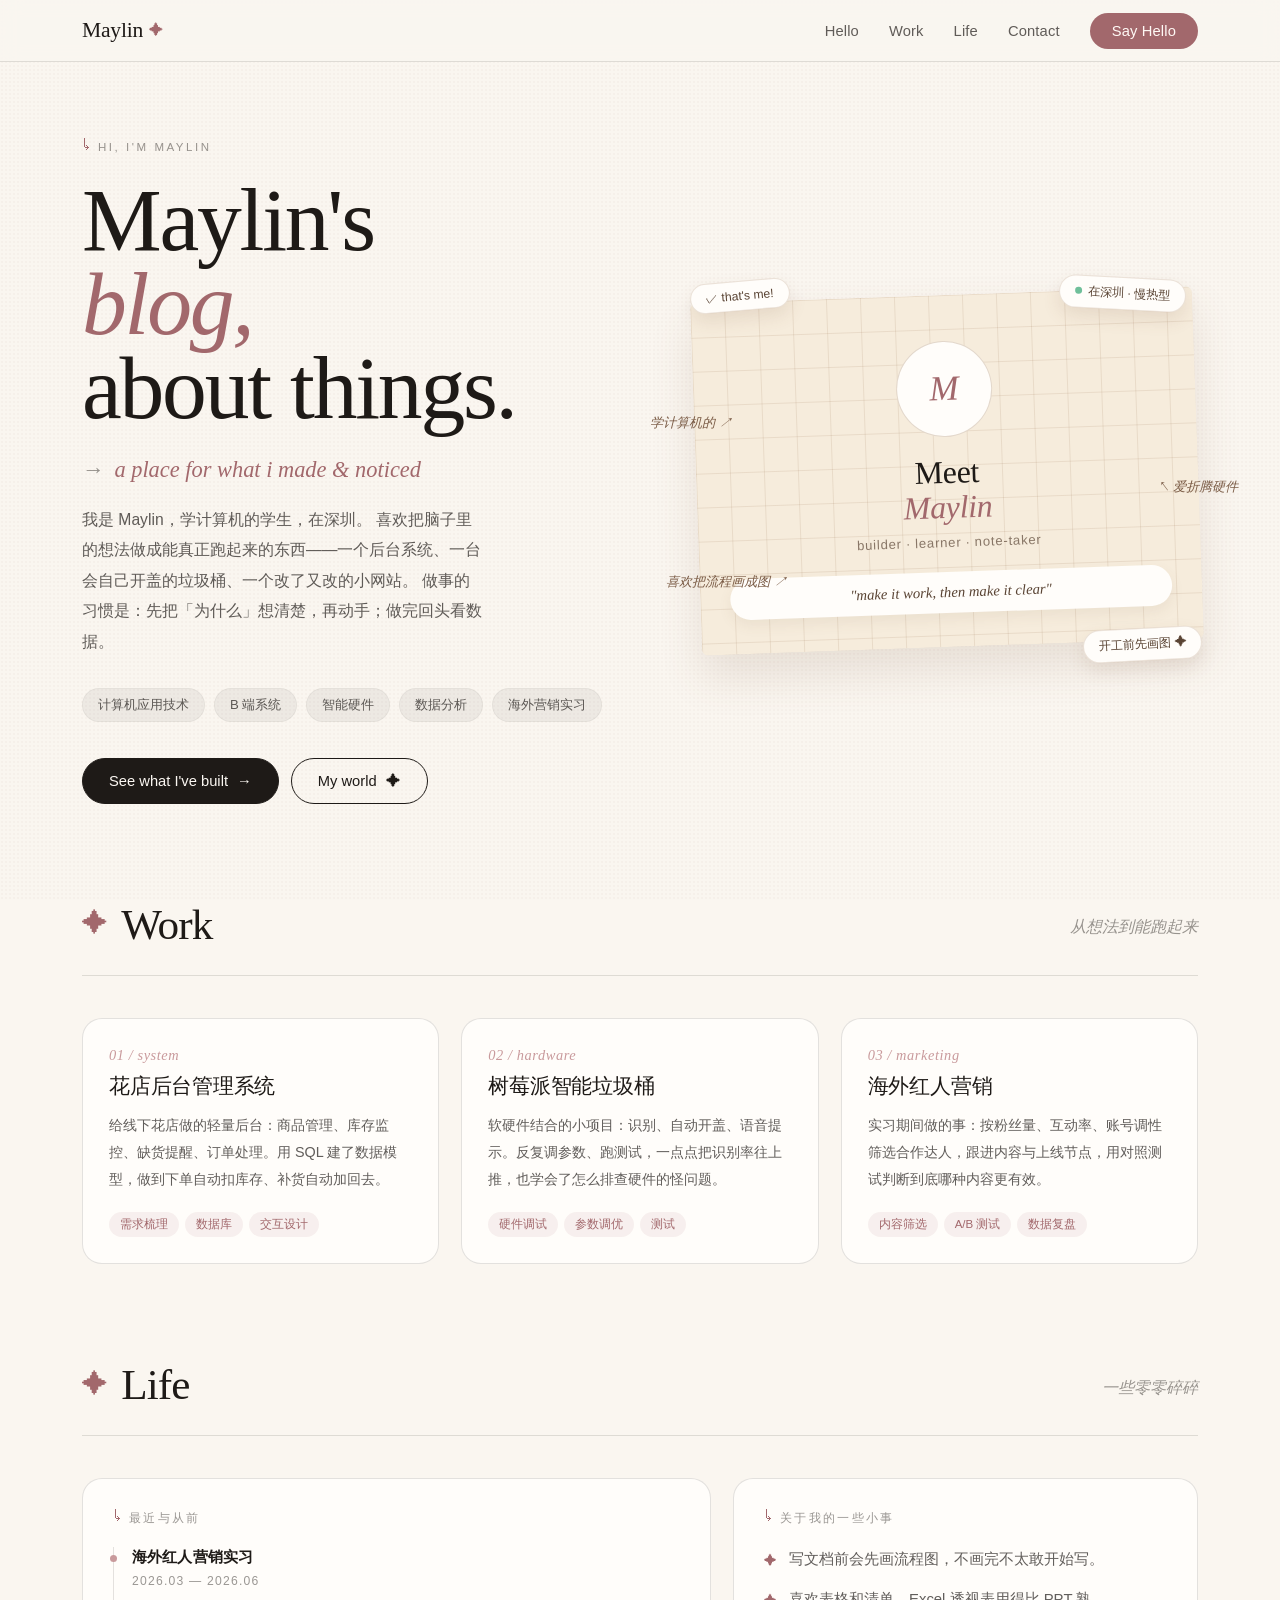
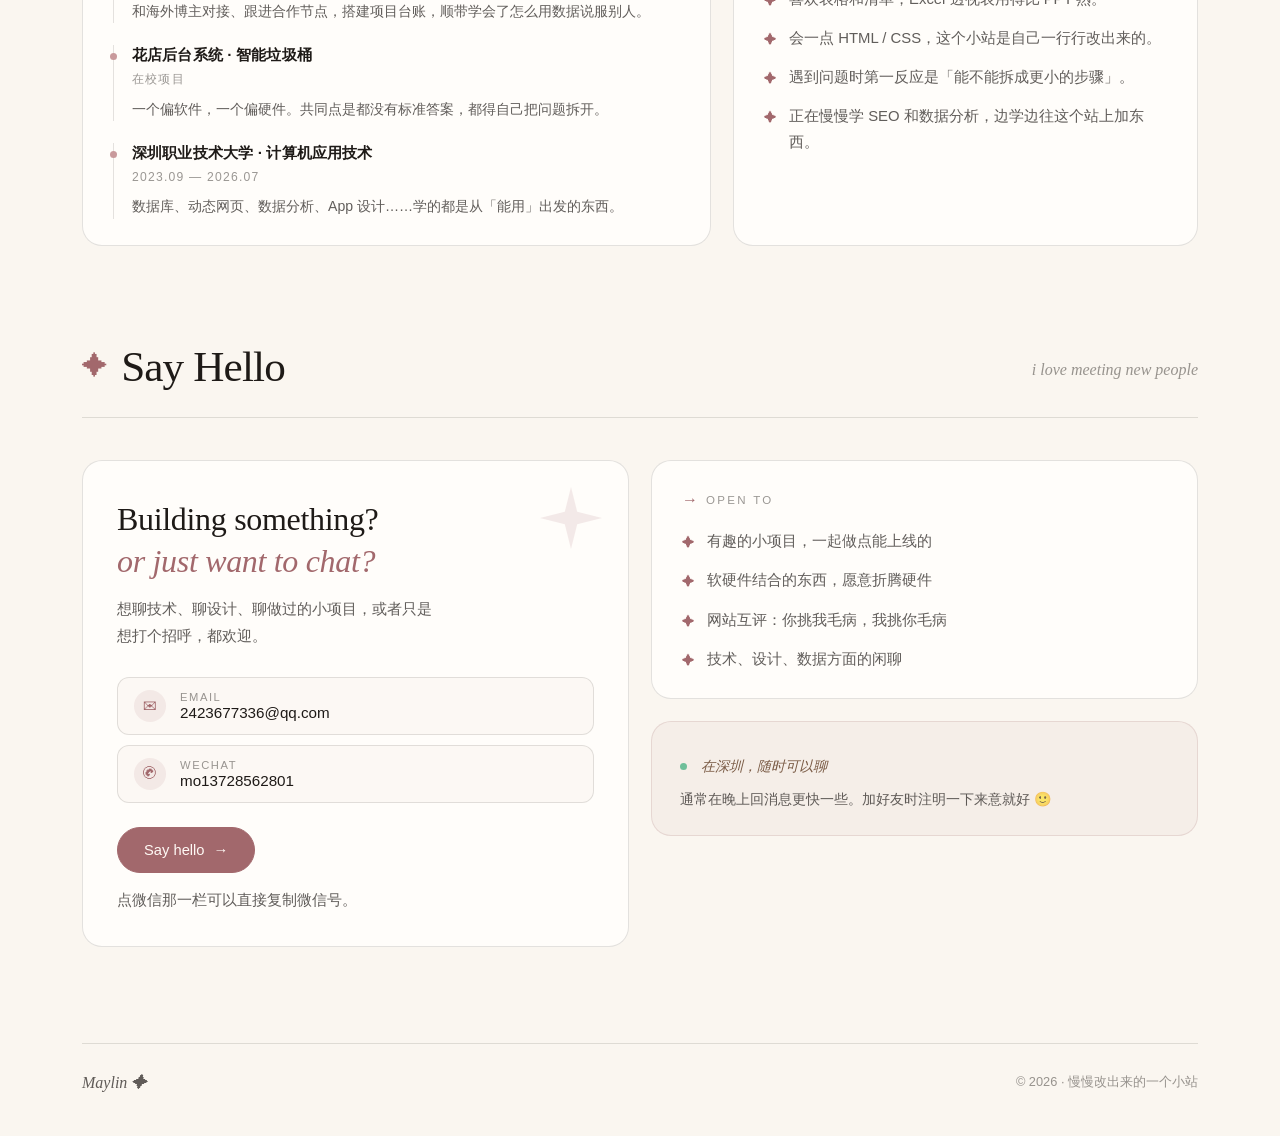
==== commit 2fbc64b9: "content: 英文名改为 Maylin，标题改为 Maylin's blog" ====
--- a/index.html
+++ b/index.html
@@ -3,10 +3,10 @@
 <head>
   <meta charset="UTF-8" />
   <meta name="viewport" content="width=device-width, initial-scale=1.0" />
-  <title>melon ✦ 个人小站</title>
-  <meta name="description" content="melon 的个人小站：记录做过的项目、正在学的东西，和一些零零碎碎的想法。" />
-  <meta name="author" content="melon" />
-  <meta property="og:title" content="melon ✦ 个人小站" />
+  <title>Maylin's blog ✦ 关于一些事</title>
+  <meta name="description" content="Maylin's blog：记录做过的项目、正在学的东西，和一些零零碎碎的想法。" />
+  <meta name="author" content="Maylin" />
+  <meta property="og:title" content="Maylin's blog ✦ 关于一些事" />
   <meta property="og:description" content="记录做过的项目、正在学的东西，和一些零零碎碎的想法。" />
   <meta property="og:type" content="website" />
   <style>
@@ -337,7 +337,7 @@
   <!-- ===================== 导航 ===================== -->
   <header class="nav">
     <div class="nav-inner">
-      <a class="brand" href="#top">melon <span class="star">✦</span></a>
+      <a class="brand" href="#top">Maylin <span class="star">✦</span></a>
       <button class="menu-btn" id="menuBtn" aria-expanded="false" aria-controls="navLinks" aria-label="打开菜单">☰</button>
       <ul class="nav-links" id="navLinks">
         <li><a href="#hello">Hello</a></li>
@@ -354,18 +354,18 @@
     <div class="wrap">
       <div class="hero-grid">
         <div>
-          <p class="eyebrow"><span class="arrow">↳</span> hi, i'm melon</p>
+          <p class="eyebrow"><span class="arrow">↳</span> hi, i'm Maylin</p>
 
           <h1 class="display">
-            <span>Builder.</span>
-            <span class="italic">of small</span>
-            <span>things.</span>
+            <span>Maylin's</span>
+            <span class="italic">blog,</span>
+            <span>about things.</span>
           </h1>
 
-          <p class="italic-line">care more about the details</p>
+          <p class="italic-line">a place for what i made &amp; noticed</p>
 
           <p class="lead">
-            我是 melon，学计算机的学生，在深圳。
+            我是 Maylin，学计算机的学生，在深圳。
             喜欢把脑子里的想法做成能真正跑起来的东西——一个后台系统、一台会自己开盖的垃圾桶、一个改了又改的小网站。
             做事的习惯是：先把「为什么」想清楚，再动手；做完回头看数据。
           </p>
@@ -384,7 +384,7 @@
           </div>
         </div>
 
-        <!-- 右侧名片：想换成真人照片的话，把 .mono 换成 <img src="photo.jpg" width="96" height="96" alt="melon"> 即可 -->
+        <!-- 右侧名片：想换成真人照片的话，把 .mono 换成 <img src="photo.jpg" width="96" height="96" alt="Maylin"> 即可 -->
         <div class="card-stage">
           <div class="annot l1">学计算机的 ↗</div>
           <div class="annot l2">↖ 爱折腾硬件</div>
@@ -395,8 +395,8 @@
           <span class="sticker c">开工前先画图 ✦</span>
 
           <div class="me-card">
-            <div class="mono">m</div>
-            <h2>Meet<br /><em>melon</em></h2>
+            <div class="mono">M</div>
+            <h2>Meet<br /><em>Maylin</em></h2>
             <p class="sub">builder · learner · note-taker</p>
             <p class="note">"make it work, then make it clear"</p>
           </div>
@@ -551,7 +551,7 @@
   <!-- ===================== 页脚 ===================== -->
   <div class="wrap">
     <footer>
-      <span class="f-brand">melon ✦</span>
+      <span class="f-brand">Maylin ✦</span>
       <span>© 2026 · 慢慢改出来的一个小站</span>
     </footer>
   </div>
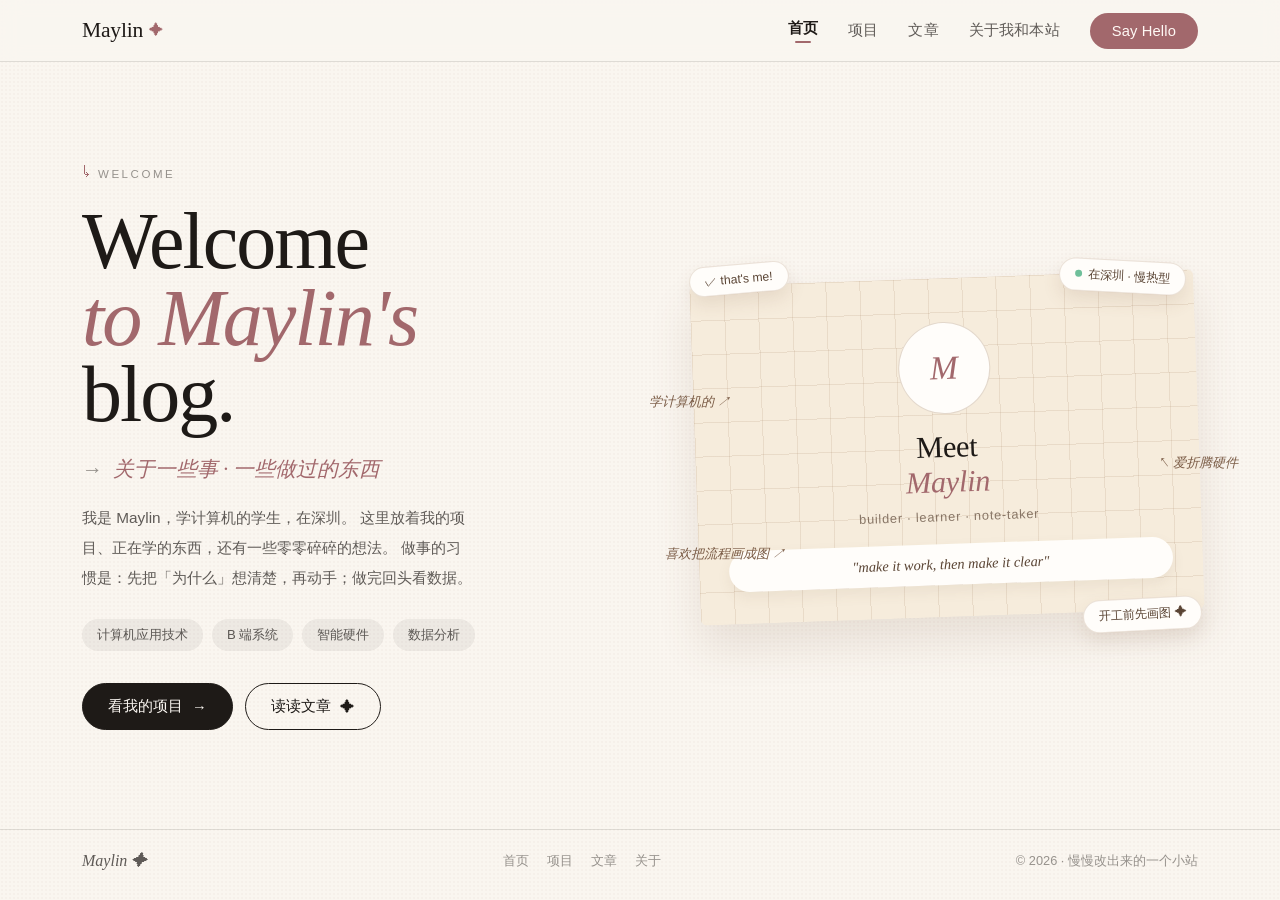
==== commit c4a59815: "feat: 改为真多页结构（首页/项目/文章/关于），名字定为 Maylin" ====
--- a/index.html
+++ b/index.html
@@ -3,605 +3,104 @@
 <head>
   <meta charset="UTF-8" />
   <meta name="viewport" content="width=device-width, initial-scale=1.0" />
-  <title>Maylin's blog ✦ 关于一些事</title>
-  <meta name="description" content="Maylin's blog：记录做过的项目、正在学的东西，和一些零零碎碎的想法。" />
+  <title>Maylin's blog ✦ 首页</title>
+  <meta name="description" content="欢迎来到 Maylin 的博客：记录做过的项目、正在学的东西，和一些零零碎碎的想法。" />
   <meta name="author" content="Maylin" />
-  <meta property="og:title" content="Maylin's blog ✦ 关于一些事" />
+  <meta property="og:title" content="Maylin's blog" />
   <meta property="og:description" content="记录做过的项目、正在学的东西，和一些零零碎碎的想法。" />
   <meta property="og:type" content="website" />
-  <style>
-    /* ============================================================
-       设计基调：暖米色 · 衬线大标题 · 玫瑰灰点缀 · 手绘装饰
-       （参考图风格：编辑部感的个人主页）
-       ============================================================ */
-    :root {
-      --cream: #faf6f0;       /* 主背景 */
-      --cream-2: #f4ede4;     /* 次级背景 */
-      --card: #fffdfa;        /* 卡片 */
-      --ink: #1e1a17;         /* 主文字 */
-      --ink-70: rgba(30, 26, 23, 0.7);
-      --ink-45: rgba(30, 26, 23, 0.45);
-      --rose: #a2686c;        /* 玫瑰灰主色 */
-      --rose-soft: #c99a9c;
-      --line: rgba(30, 26, 23, 0.12);
-      --serif: Georgia, "Times New Roman", "Songti SC", "STSong", "SimSun", serif;
-      --sans: "Inter", -apple-system, BlinkMacSystemFont, "Segoe UI", "PingFang SC", "Microsoft YaHei", sans-serif;
-      --r-lg: 20px;
-      --r-sm: 12px;
-      --shadow: 0 10px 30px rgba(88, 62, 45, 0.07);
-    }
-    * { margin: 0; padding: 0; box-sizing: border-box; }
-    html { scroll-behavior: smooth; }
-    body {
-      background: var(--cream);
-      color: var(--ink);
-      font-family: var(--sans);
-      -webkit-font-smoothing: antialiased;
-      overflow-x: hidden;
-    }
-    /* 细微的纸张颗粒感（纯 CSS，不加载图片） */
-    body::before {
-      content: ""; position: fixed; inset: 0; z-index: 0; pointer-events: none;
-      opacity: 0.5;
-      background-image: radial-gradient(rgba(120, 90, 70, 0.06) 1px, transparent 1px);
-      background-size: 4px 4px;
-    }
-    .page { position: relative; z-index: 1; }
-
-    /* ---------- 导航 ---------- */
-    header.nav {
-      position: sticky; top: 0; z-index: 50;
-      background: rgba(250, 246, 240, 0.86);
-      backdrop-filter: blur(10px);
-      border-bottom: 1px solid var(--line);
-    }
-    .nav-inner {
-      max-width: 1180px; margin: 0 auto; padding: 18px 32px;
-      display: flex; align-items: center; justify-content: space-between; gap: 24px;
-    }
-    .brand {
-      font-family: var(--serif); font-size: 1.35rem; letter-spacing: -0.01em;
-      color: var(--ink); text-decoration: none; display: inline-flex; align-items: center; gap: 6px;
-    }
-    .brand .star { color: var(--rose); font-size: 0.9rem; }
-    .nav-links { display: flex; align-items: center; gap: 30px; list-style: none; }
-    .nav-links a {
-      color: var(--ink-70); text-decoration: none; font-size: 0.92rem;
-      letter-spacing: 0.01em; transition: color 0.2s;
-    }
-    .nav-links a:hover, .nav-links a:focus-visible { color: var(--ink); }
-    .nav-cta {
-      background: var(--rose); color: #fff9f5 !important; text-decoration: none;
-      padding: 10px 22px; border-radius: 999px; font-size: 0.9rem;
-      transition: background 0.2s, transform 0.2s;
-    }
-    .nav-cta:hover { background: #8f5a5e; transform: translateY(-1px); }
-    .menu-btn {
-      display: none; background: none; border: 1px solid var(--line);
-      border-radius: 999px; padding: 7px 14px; font-size: 0.95rem;
-      color: var(--ink); cursor: pointer;
-    }
-    @media (max-width: 860px) {
-      .menu-btn { display: block; }
-      .nav-links {
-        position: absolute; top: 100%; left: 0; right: 0; flex-direction: column;
-        align-items: flex-start; gap: 0; background: var(--card);
-        border-bottom: 1px solid var(--line); padding: 8px 32px 20px; display: none;
-      }
-      .nav-links.open { display: flex; }
-      .nav-links li { width: 100%; }
-      .nav-links a { display: block; padding: 12px 0; border-bottom: 1px solid var(--line); }
-      .nav-links li:last-child a { border-bottom: none; margin-top: 12px; text-align: center; }
-    }
-
-    /* ---------- 通用排版 ---------- */
-    .wrap { max-width: 1180px; margin: 0 auto; padding: 0 32px; }
-    .eyebrow {
-      font-size: 0.72rem; letter-spacing: 0.22em; text-transform: uppercase;
-      color: var(--ink-45); display: inline-flex; align-items: center; gap: 8px;
-    }
-    .eyebrow .arrow { color: var(--rose); letter-spacing: 0; font-size: 1rem; }
-    .display {
-      font-family: var(--serif); font-weight: 400;
-      font-size: clamp(3rem, 7.4vw, 5.6rem);
-      line-height: 0.94; letter-spacing: -0.025em;
-      margin: 22px 0 0;
-    }
-    .display span { display: block; }
-    .display .italic { font-style: italic; color: var(--rose); }
-    .italic-line {
-      font-family: var(--serif); font-style: italic; color: var(--rose);
-      font-size: clamp(1.05rem, 2vw, 1.4rem); margin-top: 26px;
-      display: inline-flex; align-items: center; gap: 10px;
-    }
-    .italic-line::before { content: "→"; font-style: normal; color: var(--ink-45); }
-    p.lead {
-      margin-top: 22px; max-width: 46ch;
-      font-size: 0.98rem; line-height: 1.95; color: var(--ink-70);
-    }
-    .section { padding: 96px 0 0; }
-    .sec-head { display: flex; align-items: baseline; justify-content: space-between; gap: 20px; flex-wrap: wrap; }
-    .sec-title {
-      font-family: var(--serif); font-weight: 400; font-size: clamp(1.9rem, 3.4vw, 2.7rem);
-      letter-spacing: -0.02em; display: flex; align-items: center; gap: 14px;
-    }
-    .sec-title .star { color: var(--rose); font-size: 0.6em; }
-    .sec-note { font-family: var(--serif); font-style: italic; color: var(--ink-45); font-size: 1rem; }
-    .rule { height: 1px; background: var(--line); margin: 26px 0 0; }
-
-    /* ---------- Hero ---------- */
-    .hero { padding: 76px 0 0; }
-    .hero-grid { display: grid; grid-template-columns: 1.05fr 0.95fr; gap: 60px; align-items: center; }
-    .pills { list-style: none; display: flex; flex-wrap: wrap; gap: 9px; margin-top: 30px; }
-    .pills li {
-      background: rgba(30, 26, 23, 0.055); color: var(--ink-70);
-      font-size: 0.82rem; padding: 7px 15px; border-radius: 999px;
-      border: 1px solid rgba(30, 26, 23, 0.04);
-    }
-    .actions { display: flex; flex-wrap: wrap; gap: 12px; margin-top: 36px; }
-    .btn {
-      display: inline-flex; align-items: center; gap: 9px;
-      padding: 14px 26px; border-radius: 999px; text-decoration: none;
-      font-size: 0.92rem; transition: transform 0.2s, background 0.2s, color 0.2s;
-      border: 1px solid var(--ink);
-    }
-    .btn-dark { background: var(--ink); color: #fbf7f2; }
-    .btn-dark:hover { transform: translateY(-2px); background: #322b26; }
-    .btn-outline { background: transparent; color: var(--ink); }
-    .btn-outline:hover { transform: translateY(-2px); background: rgba(30, 26, 23, 0.05); }
-    .btn-rose { background: var(--rose); border-color: var(--rose); color: #fff9f5; }
-    .btn-rose:hover { background: #8f5a5e; transform: translateY(-2px); }
-
-    /* 右侧「名片」：格纸底 + 轻微倾斜 + 手绘标注 */
-    .card-stage { position: relative; }
-    .me-card {
-      position: relative; transform: rotate(-2deg);
-      background:
-        repeating-linear-gradient(to right, rgba(163, 128, 96, 0.16) 0 1px, transparent 1px 34px),
-        repeating-linear-gradient(to bottom, rgba(163, 128, 96, 0.16) 0 1px, transparent 1px 34px),
-        #f6ecdc;
-      border-radius: 6px; padding: 46px 30px 34px;
-      box-shadow: 0 22px 44px rgba(120, 84, 58, 0.14);
-      text-align: center;
-    }
-    .me-card .mono {
-      width: 96px; height: 96px; margin: 0 auto 18px; border-radius: 50%;
-      background: #fffdfa; border: 1px solid rgba(163, 128, 96, 0.3);
-      display: flex; align-items: center; justify-content: center;
-      font-family: var(--serif); font-style: italic; font-size: 2.2rem; color: var(--rose);
-    }
-    .me-card h2 {
-      font-family: var(--serif); font-weight: 400; font-size: 2rem;
-      letter-spacing: -0.01em; line-height: 1.1;
-    }
-    .me-card h2 em { font-style: italic; color: var(--rose); }
-    .me-card .sub {
-      margin-top: 10px; font-size: 0.82rem; letter-spacing: 0.06em; color: rgba(90, 68, 52, 0.7);
-    }
-    .me-card .note {
-      margin-top: 22px; background: #fffdfa; border-radius: 999px;
-      padding: 12px 20px; font-family: var(--serif); font-style: italic;
-      font-size: 0.92rem; color: #5a4434; box-shadow: 0 6px 14px rgba(120, 84, 58, 0.08);
-    }
-    /* 浮在外面的小贴纸 */
-    .sticker {
-      position: absolute; z-index: 3; background: #fffdfa;
-      border: 1px solid rgba(163, 128, 96, 0.22);
-      border-radius: 999px; padding: 7px 15px;
-      font-size: 0.76rem; color: #5a4434;
-      box-shadow: 0 8px 18px rgba(120, 84, 58, 0.12);
-      white-space: nowrap;
-    }
-    .sticker.a { top: -14px; left: -6px; transform: rotate(-5deg); }
-    .sticker.b { top: -18px; right: 12px; transform: rotate(3deg); }
-    .sticker.c { bottom: -14px; right: -4px; transform: rotate(-3deg); }
-    .dot { display: inline-block; width: 7px; height: 7px; border-radius: 50%; background: #6fbf9a; margin-right: 6px; vertical-align: 1px; }
-    /* 手绘标注 */
-    .annot {
-      position: absolute; font-family: var(--serif); font-style: italic;
-      font-size: 0.82rem; color: #7a5b45; z-index: 3; white-space: nowrap;
-    }
-    .annot.l1 { left: -46px; top: 34%; }
-    .annot.l2 { right: -40px; top: 52%; }
-    .annot.l3 { left: -30px; bottom: 16%; }
-
-    /* ---------- 项目 ---------- */
-    .work-grid { display: grid; grid-template-columns: repeat(3, 1fr); gap: 22px; margin-top: 42px; }
-    @media (max-width: 980px) { .work-grid { grid-template-columns: 1fr 1fr; } }
-    @media (max-width: 660px) { .work-grid { grid-template-columns: 1fr; } }
-    .work-card {
-      background: var(--card); border: 1px solid var(--line); border-radius: var(--r-lg);
-      padding: 28px 26px 26px; display: flex; flex-direction: column;
-      transition: transform 0.25s, box-shadow 0.25s, border-color 0.25s;
-    }
-    .work-card:hover { transform: translateY(-5px); box-shadow: var(--shadow); border-color: rgba(162, 104, 108, 0.35); }
-    .work-num {
-      font-family: var(--serif); font-style: italic; font-size: 0.9rem;
-      color: var(--rose-soft); letter-spacing: 0.04em;
-    }
-    .work-card h3 {
-      font-family: var(--serif); font-weight: 400; font-size: 1.34rem;
-      letter-spacing: -0.01em; margin: 8px 0 12px; line-height: 1.35;
-    }
-    .work-card p { font-size: 0.9rem; line-height: 1.85; color: var(--ink-70); flex: 1; }
-    .tags { display: flex; flex-wrap: wrap; gap: 6px; margin-top: 20px; }
-    .tags span {
-      font-size: 0.72rem; color: var(--rose); background: rgba(162, 104, 108, 0.09);
-      padding: 5px 11px; border-radius: 999px;
-    }
-
-    /* ---------- Life：卡片列表 ---------- */
-    .life-grid { display: grid; grid-template-columns: 1.15fr 0.85fr; gap: 22px; margin-top: 42px; }
-    @media (max-width: 860px) { .life-grid { grid-template-columns: 1fr; } }
-    .panel {
-      background: var(--card); border: 1px solid var(--line);
-      border-radius: var(--r-lg); padding: 30px 30px 26px;
-    }
-    .panel-label {
-      font-size: 0.72rem; letter-spacing: 0.2em; text-transform: uppercase;
-      color: var(--ink-45); display: flex; align-items: center; gap: 8px; margin-bottom: 20px;
-    }
-    .panel-label .arrow { color: var(--rose); letter-spacing: 0; font-size: 1rem; }
-    .fact-list { list-style: none; display: grid; gap: 14px; }
-    .fact-list li {
-      display: flex; gap: 12px; font-size: 0.93rem; line-height: 1.7; color: var(--ink-70);
-    }
-    .fact-list li .mark { color: var(--rose); flex-shrink: 0; font-size: 0.8rem; margin-top: 3px; }
-    .timeline-simple { list-style: none; display: grid; gap: 22px; }
-    .timeline-simple li { border-left: 1px solid var(--line); padding-left: 18px; position: relative; }
-    .timeline-simple li::before {
-      content: ""; position: absolute; left: -4px; top: 8px;
-      width: 7px; height: 7px; border-radius: 50%; background: var(--rose-soft);
-    }
-    .timeline-simple h4 { font-size: 0.96rem; font-weight: 600; letter-spacing: 0.01em; }
-    .timeline-simple .when { font-size: 0.76rem; letter-spacing: 0.1em; color: var(--ink-45); margin: 3px 0 6px; text-transform: uppercase; }
-    .timeline-simple p { font-size: 0.88rem; line-height: 1.75; color: var(--ink-70); }
-
-    /* ---------- Contact ---------- */
-    .contact-grid { display: grid; grid-template-columns: 1fr 1fr; gap: 22px; margin-top: 42px; }
-    @media (max-width: 900px) { .contact-grid { grid-template-columns: 1fr; } }
-    .hello-card {
-      position: relative; overflow: hidden;
-      background: var(--card); border: 1px solid var(--line); border-radius: var(--r-lg);
-      padding: 38px 34px 32px;
-    }
-    .hello-card h3 {
-      font-family: var(--serif); font-weight: 400; font-size: clamp(1.5rem, 2.6vw, 2rem);
-      line-height: 1.3; letter-spacing: -0.01em;
-    }
-    .hello-card h3 em { font-style: italic; color: var(--rose); display: block; }
-    .hello-card > p { margin-top: 14px; font-size: 0.92rem; line-height: 1.85; color: var(--ink-70); max-width: 40ch; }
-    .hello-card .sparkle-big {
-      position: absolute; right: 26px; top: 26px; width: 62px; height: 62px;
-      color: rgba(162, 104, 108, 0.13); pointer-events: none;
-    }
-    .row-list { list-style: none; display: grid; gap: 10px; margin: 26px 0 24px; }
-    .row {
-      display: flex; align-items: center; gap: 14px;
-      border: 1px solid var(--line); border-radius: var(--r-sm);
-      padding: 12px 16px; background: rgba(250, 246, 240, 0.6);
-      text-decoration: none; color: var(--ink); width: 100%; text-align: left;
-      font-family: inherit; font-size: 0.95rem; cursor: pointer;
-      transition: border-color 0.2s, background 0.2s;
-    }
-    .row:hover, .row:focus-visible { border-color: rgba(162, 104, 108, 0.5); background: #fffdfa; }
-    .row .icon {
-      width: 32px; height: 32px; border-radius: 50%; flex-shrink: 0;
-      background: rgba(162, 104, 108, 0.1); color: var(--rose);
-      display: flex; align-items: center; justify-content: center; font-size: 0.85rem;
-    }
-    .row .text { display: flex; flex-direction: column; gap: 1px; overflow: hidden; }
-    .row .label { font-size: 0.7rem; letter-spacing: 0.14em; text-transform: uppercase; color: var(--ink-45); }
-    .row .value { font-size: 0.95rem; white-space: nowrap; overflow: hidden; text-overflow: ellipsis; }
-    .copy-hint { font-size: 0.78rem; color: var(--ink-45); margin-top: 4px; }
-
-    .side-stack { display: grid; gap: 22px; align-content: start; }
-    .status-card {
-      background: rgba(162, 104, 108, 0.055); border: 1px solid rgba(162, 104, 108, 0.18);
-      border-radius: var(--r-lg); padding: 24px 28px;
-    }
-    .status-card .status-top { display: flex; align-items: center; gap: 8px; font-family: var(--serif); font-style: italic; color: #7a5b45; font-size: 0.88rem; }
-    .status-card p { margin-top: 8px; font-size: 0.88rem; line-height: 1.75; color: var(--ink-70); }
-
-    /* ---------- Footer ---------- */
-    footer {
-      margin-top: 96px; border-top: 1px solid var(--line); padding: 30px 0 44px;
-      display: flex; justify-content: space-between; align-items: center; gap: 16px; flex-wrap: wrap;
-      font-size: 0.8rem; color: var(--ink-45);
-    }
-    footer .f-brand { font-family: var(--serif); font-style: italic; font-size: 1rem; color: var(--ink-70); }
-
-    /* ---------- 焦点与动效偏好 ---------- */
-    a:focus-visible, button:focus-visible { outline: 2px solid var(--rose); outline-offset: 3px; border-radius: 4px; }
-    @media (prefers-reduced-motion: reduce) {
-      html { scroll-behavior: auto; }
-      * { transition: none !important; animation: none !important; }
-    }
-
-    /* ---------- 小屏微调 ---------- */
-    @media (max-width: 860px) {
-      .wrap, .nav-inner { padding: 0 20px; }
-      .nav-inner { padding: 14px 20px; }
-      .hero { padding-top: 44px; }
-      .hero-grid { grid-template-columns: 1fr; gap: 56px; }
-      .card-stage { max-width: 420px; margin: 0 auto; }
-      .annot.l1, .annot.l2, .annot.l3 { display: none; }
-      .section { padding-top: 72px; }
-      footer { margin-top: 72px; }
-    }
-  </style>
+  <link rel="stylesheet" href="styles.css" />
 </head>
 <body>
 <div class="page">
 
-  <!-- ===================== 导航 ===================== -->
+  <!-- ===================== 导航（四个页面共用结构） ===================== -->
   <header class="nav">
     <div class="nav-inner">
-      <a class="brand" href="#top">Maylin <span class="star">✦</span></a>
+      <a class="brand" href="index.html">Maylin <span class="star">✦</span></a>
       <button class="menu-btn" id="menuBtn" aria-expanded="false" aria-controls="navLinks" aria-label="打开菜单">☰</button>
       <ul class="nav-links" id="navLinks">
-        <li><a href="#hello">Hello</a></li>
-        <li><a href="#work">Work</a></li>
-        <li><a href="#life">Life</a></li>
-        <li><a href="#contact">Contact</a></li>
-        <li><a class="nav-cta" href="#contact">Say Hello</a></li>
+        <li><a class="active" href="index.html">首页</a></li>
+        <li><a href="projects.html">项目</a></li>
+        <li><a href="posts.html">文章</a></li>
+        <li><a href="about.html">关于我和本站</a></li>
+        <li><a class="nav-cta" href="about.html#contact">Say Hello</a></li>
       </ul>
     </div>
   </header>
 
-  <!-- ===================== 首屏 ===================== -->
-  <section class="hero" id="top">
-    <div class="wrap">
-      <div class="hero-grid">
-        <div>
-          <p class="eyebrow"><span class="arrow">↳</span> hi, i'm Maylin</p>
+  <main>
+    <!-- ===================== 首屏：欢迎来到 Maylin 的博客 ===================== -->
+    <div class="shell">
+      <div class="wrap">
+        <div class="hero-grid" style="display:grid; grid-template-columns:1.05fr 0.95fr; gap:56px; align-items:center;">
+          <div>
+            <p class="eyebrow"><span class="arrow">↳</span> welcome</p>
 
-          <h1 class="display">
-            <span>Maylin's</span>
-            <span class="italic">blog,</span>
-            <span>about things.</span>
-          </h1>
+            <h1 class="display">
+              <span>Welcome</span>
+              <span class="italic">to Maylin's</span>
+              <span>blog.</span>
+            </h1>
 
-          <p class="italic-line">a place for what i made &amp; noticed</p>
+            <p class="italic-line">关于一些事 · 一些做过的东西</p>
 
-          <p class="lead">
-            我是 Maylin，学计算机的学生，在深圳。
-            喜欢把脑子里的想法做成能真正跑起来的东西——一个后台系统、一台会自己开盖的垃圾桶、一个改了又改的小网站。
-            做事的习惯是：先把「为什么」想清楚，再动手；做完回头看数据。
-          </p>
+            <p class="lead">
+              我是 Maylin，学计算机的学生，在深圳。
+              这里放着我的项目、正在学的东西，还有一些零零碎碎的想法。
+              做事的习惯是：先把「为什么」想清楚，再动手；做完回头看数据。
+            </p>
 
-          <ul class="pills">
-            <li>计算机应用技术</li>
-            <li>B 端系统</li>
-            <li>智能硬件</li>
-            <li>数据分析</li>
-            <li>海外营销实习</li>
-          </ul>
+            <ul class="pills">
+              <li>计算机应用技术</li>
+              <li>B 端系统</li>
+              <li>智能硬件</li>
+              <li>数据分析</li>
+            </ul>
 
-          <div class="actions">
-            <a class="btn btn-dark" href="#work">See what I've built <span aria-hidden="true">→</span></a>
-            <a class="btn btn-outline" href="#life">My world <span aria-hidden="true">✦</span></a>
+            <div class="actions">
+              <a class="btn btn-dark" href="projects.html">看我的项目 <span aria-hidden="true">→</span></a>
+              <a class="btn btn-outline" href="posts.html">读读文章 <span aria-hidden="true">✦</span></a>
+            </div>
           </div>
-        </div>
 
-        <!-- 右侧名片：想换成真人照片的话，把 .mono 换成 <img src="photo.jpg" width="96" height="96" alt="Maylin"> 即可 -->
-        <div class="card-stage">
-          <div class="annot l1">学计算机的 ↗</div>
-          <div class="annot l2">↖ 爱折腾硬件</div>
-          <div class="annot l3">喜欢把流程画成图 ↗</div>
+          <!-- 右侧名片：想换成真人照片的话，把 .mono 换成 <img src="photo.jpg" width="92" height="92" alt="Maylin"> 即可 -->
+          <div class="card-stage">
+            <div class="annot l1">学计算机的 ↗</div>
+            <div class="annot l2">↖ 爱折腾硬件</div>
+            <div class="annot l3">喜欢把流程画成图 ↗</div>
 
-          <span class="sticker a">✓ that's me!</span>
-          <span class="sticker b"><span class="dot"></span>在深圳 · 慢热型</span>
-          <span class="sticker c">开工前先画图 ✦</span>
+            <span class="sticker a">✓ that's me!</span>
+            <span class="sticker b"><span class="dot"></span>在深圳 · 慢热型</span>
+            <span class="sticker c">开工前先画图 ✦</span>
 
-          <div class="me-card">
-            <div class="mono">M</div>
-            <h2>Meet<br /><em>Maylin</em></h2>
-            <p class="sub">builder · learner · note-taker</p>
-            <p class="note">"make it work, then make it clear"</p>
+            <div class="me-card">
+              <div class="mono">M</div>
+              <h2>Meet<br /><em>Maylin</em></h2>
+              <p class="sub">builder · learner · note-taker</p>
+              <p class="note">"make it work, then make it clear"</p>
+            </div>
           </div>
         </div>
       </div>
     </div>
-  </section>
-
-  <!-- ===================== 项目 ===================== -->
-  <section class="section" id="work">
-    <div class="wrap">
-      <div class="sec-head">
-        <h2 class="sec-title"><span class="star">✦</span> Work</h2>
-        <p class="sec-note">从想法到能跑起来</p>
-      </div>
-      <div class="rule"></div>
-
-      <div class="work-grid">
-        <article class="work-card">
-          <span class="work-num">01 / system</span>
-          <h3>花店后台管理系统</h3>
-          <p>给线下花店做的轻量后台：商品管理、库存监控、缺货提醒、订单处理。用 SQL 建了数据模型，做到下单自动扣库存、补货自动加回去。</p>
-          <div class="tags"><span>需求梳理</span><span>数据库</span><span>交互设计</span></div>
-        </article>
-
-        <article class="work-card">
-          <span class="work-num">02 / hardware</span>
-          <h3>树莓派智能垃圾桶</h3>
-          <p>软硬件结合的小项目：识别、自动开盖、语音提示。反复调参数、跑测试，一点点把识别率往上推，也学会了怎么排查硬件的怪问题。</p>
-          <div class="tags"><span>硬件调试</span><span>参数调优</span><span>测试</span></div>
-        </article>
-
-        <article class="work-card">
-          <span class="work-num">03 / marketing</span>
-          <h3>海外红人营销</h3>
-          <p>实习期间做的事：按粉丝量、互动率、账号调性筛选合作达人，跟进内容与上线节点，用对照测试判断到底哪种内容更有效。</p>
-          <div class="tags"><span>内容筛选</span><span>A/B 测试</span><span>数据复盘</span></div>
-        </article>
-      </div>
-    </div>
-  </section>
-
-  <!-- ===================== Life ===================== -->
-  <section class="section" id="life">
-    <div class="wrap">
-      <div class="sec-head">
-        <h2 class="sec-title"><span class="star">✦</span> Life</h2>
-        <p class="sec-note">一些零零碎碎</p>
-      </div>
-      <div class="rule"></div>
-
-      <div class="life-grid">
-        <!-- 时间线：内容可自行替换 -->
-        <div class="panel">
-          <p class="panel-label"><span class="arrow">↳</span> 最近与从前</p>
-          <ul class="timeline-simple">
-            <li>
-              <h4>海外红人营销实习</h4>
-              <p class="when">2026.03 — 2026.06</p>
-              <p>和海外博主对接、跟进合作节点，搭建项目台账，顺带学会了怎么用数据说服别人。</p>
-            </li>
-            <li>
-              <h4>花店后台系统 · 智能垃圾桶</h4>
-              <p class="when">在校项目</p>
-              <p>一个偏软件，一个偏硬件。共同点是都没有标准答案，都得自己把问题拆开。</p>
-            </li>
-            <li>
-              <h4>深圳职业技术大学 · 计算机应用技术</h4>
-              <p class="when">2023.09 — 2026.07</p>
-              <p>数据库、动态网页、数据分析、App 设计……学的都是从「能用」出发的东西。</p>
-            </li>
-          </ul>
-        </div>
-
-        <!-- 小事清单：可自由增删 -->
-        <div class="panel">
-          <p class="panel-label"><span class="arrow">↳</span> 关于我的一些小事</p>
-          <ul class="fact-list">
-            <li><span class="mark">✦</span><span>写文档前会先画流程图，不画完不太敢开始写。</span></li>
-            <li><span class="mark">✦</span><span>喜欢表格和清单，Excel 透视表用得比 PPT 熟。</span></li>
-            <li><span class="mark">✦</span><span>会一点 HTML / CSS，这个小站是自己一行行改出来的。</span></li>
-            <li><span class="mark">✦</span><span>遇到问题时第一反应是「能不能拆成更小的步骤」。</span></li>
-            <li><span class="mark">✦</span><span>正在慢慢学 SEO 和数据分析，边学边往这个站上加东西。</span></li>
-          </ul>
-        </div>
-      </div>
-    </div>
-  </section>
-
-  <!-- ===================== Contact ===================== -->
-  <section class="section" id="contact">
-    <div class="wrap">
-      <div class="sec-head">
-        <h2 class="sec-title"><span class="star">✦</span> Say Hello</h2>
-        <p class="sec-note">i love meeting new people</p>
-      </div>
-      <div class="rule"></div>
-
-      <div class="contact-grid">
-        <div class="hello-card">
-          <svg class="sparkle-big" viewBox="0 0 24 24" fill="currentColor" aria-hidden="true">
-            <path d="M12 0l2.4 9.6L24 12l-9.6 2.4L12 24l-2.4-9.6L0 12l9.6-2.4L12 0z"/>
-          </svg>
-          <h3>Building something?<em>or just want to chat?</em></h3>
-          <p>想聊技术、聊设计、聊做过的小项目，或者只是想打个招呼，都欢迎。</p>
-
-          <ul class="row-list">
-            <li>
-              <a class="row" href="mailto:2423677336@qq.com">
-                <span class="icon" aria-hidden="true">✉</span>
-                <span class="text">
-                  <span class="label">Email</span>
-                  <span class="value">2423677336@qq.com</span>
-                </span>
-              </a>
-            </li>
-            <li>
-              <button class="row" type="button" id="copyWx" data-wx="mo13728562801">
-                <span class="icon" aria-hidden="true">✆</span>
-                <span class="text">
-                  <span class="label">WeChat</span>
-                  <span class="value">mo13728562801</span>
-                </span>
-              </button>
-            </li>
-          </ul>
-
-          <a class="btn btn-rose" href="mailto:2423677336@qq.com">Say hello <span aria-hidden="true">→</span></a>
-          <p class="copy-hint" id="copyHint" role="status" aria-live="polite">点微信那一栏可以直接复制微信号。</p>
-        </div>
-
-        <div class="side-stack">
-          <div class="panel">
-            <p class="panel-label"><span class="arrow">→</span> Open to</p>
-            <ul class="fact-list">
-              <li><span class="mark">✦</span><span>有趣的小项目，一起做点能上线的</span></li>
-              <li><span class="mark">✦</span><span>软硬件结合的东西，愿意折腾硬件</span></li>
-              <li><span class="mark">✦</span><span>网站互评：你挑我毛病，我挑你毛病</span></li>
-              <li><span class="mark">✦</span><span>技术、设计、数据方面的闲聊</span></li>
-            </ul>
-          </div>
-
-          <div class="status-card">
-            <p class="status-top"><span class="dot"></span>在深圳，随时可以聊</p>
-            <p>通常在晚上回消息更快一些。加好友时注明一下来意就好 🙂</p>
-          </div>
-        </div>
-      </div>
-    </div>
-  </section>
+  </main>
 
   <!-- ===================== 页脚 ===================== -->
-  <div class="wrap">
-    <footer>
+  <footer class="site">
+    <div class="wrap foot-inner">
       <span class="f-brand">Maylin ✦</span>
+      <nav class="foot-nav" aria-label="页脚导航">
+        <a href="index.html">首页</a>
+        <a href="projects.html">项目</a>
+        <a href="posts.html">文章</a>
+        <a href="about.html">关于</a>
+      </nav>
       <span>© 2026 · 慢慢改出来的一个小站</span>
-    </footer>
-  </div>
+    </div>
+  </footer>
 </div>
 
-<script>
-  // 移动端菜单
-  var menuBtn = document.getElementById('menuBtn');
-  var navLinks = document.getElementById('navLinks');
-  if (menuBtn && navLinks) {
-    menuBtn.addEventListener('click', function () {
-      var open = navLinks.classList.toggle('open');
-      menuBtn.setAttribute('aria-expanded', open ? 'true' : 'false');
-      menuBtn.textContent = open ? '✕' : '☰';
-    });
-    navLinks.addEventListener('click', function (e) {
-      if (e.target.tagName === 'A') {
-        navLinks.classList.remove('open');
-        menuBtn.setAttribute('aria-expanded', 'false');
-        menuBtn.textContent = '☰';
-      }
-    });
-  }
-
-  // 微信一键复制
-  var copyBtn = document.getElementById('copyWx');
-  var hint = document.getElementById('copyHint');
-  if (copyBtn && hint) {
-    copyBtn.addEventListener('click', function () {
-      var wx = copyBtn.dataset.wx;
-      function ok() { hint.textContent = '✅ 微信号已复制：' + wx; }
-      function fallback() {
-        var ta = document.createElement('textarea');
-        ta.value = wx;
-        ta.setAttribute('readonly', '');
-        ta.style.position = 'fixed';
-        ta.style.opacity = '0';
-        document.body.appendChild(ta);
-        ta.select();
-        try { document.execCommand('copy'); ok(); }
-        catch (err) { hint.textContent = '微信号：' + wx + '（请手动复制）'; }
-        document.body.removeChild(ta);
-      }
-      if (navigator.clipboard && navigator.clipboard.writeText) {
-        navigator.clipboard.writeText(wx).then(ok).catch(fallback);
-      } else {
-        fallback();
-      }
-    });
-  }
-</script>
+<script src="script.js"></script>
 </body>
 </html>
--- a/styles.css
+++ b/styles.css
@@ -0,0 +1,322 @@
+/* ============================================================
+   Maylin's blog · 共享样式
+   基调：暖米色 · 衬线大标题 · 玫瑰灰点缀 · 手绘装饰
+   ============================================================ */
+:root {
+  --cream: #faf6f0;
+  --cream-2: #f4ede4;
+  --card: #fffdfa;
+  --ink: #1e1a17;
+  --ink-70: rgba(30, 26, 23, 0.7);
+  --ink-45: rgba(30, 26, 23, 0.45);
+  --rose: #a2686c;
+  --rose-soft: #c99a9c;
+  --line: rgba(30, 26, 23, 0.12);
+  --serif: Georgia, "Times New Roman", "Songti SC", "STSong", "SimSun", serif;
+  --sans: "Inter", -apple-system, BlinkMacSystemFont, "Segoe UI", "PingFang SC", "Microsoft YaHei", sans-serif;
+  --r-lg: 20px;
+  --r-sm: 12px;
+  --shadow: 0 10px 30px rgba(88, 62, 45, 0.07);
+  --nav-h: 73px;
+}
+* { margin: 0; padding: 0; box-sizing: border-box; }
+html { scroll-behavior: smooth; }
+body {
+  background: var(--cream);
+  color: var(--ink);
+  font-family: var(--sans);
+  -webkit-font-smoothing: antialiased;
+  overflow-x: hidden;
+}
+/* 细微纸张颗粒感 */
+body::before {
+  content: ""; position: fixed; inset: 0; z-index: 0; pointer-events: none;
+  opacity: 0.5;
+  background-image: radial-gradient(rgba(120, 90, 70, 0.06) 1px, transparent 1px);
+  background-size: 4px 4px;
+}
+.page { position: relative; z-index: 1; display: flex; flex-direction: column; min-height: 100dvh; }
+main { flex: 1; display: flex; flex-direction: column; }
+
+/* ---------- 导航 ---------- */
+header.nav {
+  position: sticky; top: 0; z-index: 50;
+  background: rgba(250, 246, 240, 0.86);
+  backdrop-filter: blur(10px);
+  border-bottom: 1px solid var(--line);
+}
+.nav-inner {
+  max-width: 1180px; margin: 0 auto; padding: 18px 32px;
+  display: flex; align-items: center; justify-content: space-between; gap: 24px;
+}
+.brand {
+  font-family: var(--serif); font-size: 1.35rem; letter-spacing: -0.01em;
+  color: var(--ink); text-decoration: none; display: inline-flex; align-items: center; gap: 6px;
+}
+.brand .star { color: var(--rose); font-size: 0.9rem; }
+.nav-links { display: flex; align-items: center; gap: 30px; list-style: none; }
+.nav-links a {
+  color: var(--ink-70); text-decoration: none; font-size: 0.92rem;
+  letter-spacing: 0.01em; transition: color 0.2s;
+}
+.nav-links a:hover, .nav-links a:focus-visible { color: var(--ink); }
+.nav-links a.active { color: var(--ink); font-weight: 600; }
+.nav-links a.active::after {
+  content: ""; display: block; margin: 3px auto 0; width: 16px; height: 2px;
+  background: var(--rose); border-radius: 2px;
+}
+.nav-cta {
+  background: var(--rose); color: #fff9f5 !important; text-decoration: none;
+  padding: 10px 22px; border-radius: 999px; font-size: 0.9rem;
+  transition: background 0.2s, transform 0.2s;
+}
+.nav-cta:hover { background: #8f5a5e; transform: translateY(-1px); }
+.nav-cta.active { background: #8f5a5e; }
+.nav-cta.active::after { display: none; }
+.menu-btn {
+  display: none; background: none; border: 1px solid var(--line);
+  border-radius: 999px; padding: 7px 14px; font-size: 0.95rem;
+  color: var(--ink); cursor: pointer;
+}
+@media (max-width: 860px) {
+  .menu-btn { display: block; }
+  .nav-links {
+    position: absolute; top: 100%; left: 0; right: 0; flex-direction: column;
+    align-items: flex-start; gap: 0; background: var(--card);
+    border-bottom: 1px solid var(--line); padding: 8px 32px 20px; display: none;
+  }
+  .nav-links.open { display: flex; }
+  .nav-links li { width: 100%; }
+  .nav-links a { display: block; padding: 12px 0; border-bottom: 1px solid var(--line); }
+  .nav-links a.active::after { margin-left: 0; }
+  .nav-links li:last-child a { border-bottom: none; margin-top: 12px; text-align: center; }
+}
+
+/* ---------- 通用排版 ---------- */
+.wrap { max-width: 1180px; margin: 0 auto; padding: 0 32px; width: 100%; }
+/* 一屏式版心：除导航外尽量占满视口，内容垂直居中 */
+.shell {
+  flex: 1; display: flex; flex-direction: column; justify-content: center;
+  padding: 44px 0 40px;
+}
+.eyebrow {
+  font-size: 0.72rem; letter-spacing: 0.22em; text-transform: uppercase;
+  color: var(--ink-45); display: inline-flex; align-items: center; gap: 8px;
+}
+.eyebrow .arrow { color: var(--rose); letter-spacing: 0; font-size: 1rem; }
+.display {
+  font-family: var(--serif); font-weight: 400;
+  font-size: clamp(2.6rem, 6.6vw, 5rem);
+  line-height: 0.96; letter-spacing: -0.025em;
+  margin: 20px 0 0;
+}
+.display span { display: block; }
+.display .italic { font-style: italic; color: var(--rose); }
+.italic-line {
+  font-family: var(--serif); font-style: italic; color: var(--rose);
+  font-size: clamp(1rem, 1.9vw, 1.3rem); margin-top: 22px;
+  display: inline-flex; align-items: center; gap: 10px;
+}
+.italic-line::before { content: "→"; font-style: normal; color: var(--ink-45); }
+p.lead {
+  margin-top: 20px; max-width: 46ch;
+  font-size: 0.96rem; line-height: 1.95; color: var(--ink-70);
+}
+.section-title-row { display: flex; align-items: baseline; justify-content: space-between; gap: 20px; flex-wrap: wrap; }
+.sec-title {
+  font-family: var(--serif); font-weight: 400; font-size: clamp(1.8rem, 3.2vw, 2.5rem);
+  letter-spacing: -0.02em; display: flex; align-items: center; gap: 14px;
+}
+.sec-title .star { color: var(--rose); font-size: 0.6em; }
+.sec-note { font-family: var(--serif); font-style: italic; color: var(--ink-45); font-size: 1rem; }
+.rule { height: 1px; background: var(--line); margin: 22px 0 0; }
+
+/* ---------- 按钮 / 标签 ---------- */
+.actions { display: flex; flex-wrap: wrap; gap: 12px; margin-top: 32px; }
+.btn {
+  display: inline-flex; align-items: center; gap: 9px;
+  padding: 13px 25px; border-radius: 999px; text-decoration: none;
+  font-size: 0.92rem; transition: transform 0.2s, background 0.2s;
+  border: 1px solid var(--ink); cursor: pointer; font-family: inherit;
+}
+.btn-dark { background: var(--ink); color: #fbf7f2; }
+.btn-dark:hover { transform: translateY(-2px); background: #322b26; }
+.btn-outline { background: transparent; color: var(--ink); }
+.btn-outline:hover { transform: translateY(-2px); background: rgba(30, 26, 23, 0.05); }
+.btn-rose { background: var(--rose); border-color: var(--rose); color: #fff9f5; }
+.btn-rose:hover { background: #8f5a5e; transform: translateY(-2px); }
+.pills { list-style: none; display: flex; flex-wrap: wrap; gap: 9px; margin-top: 26px; }
+.pills li {
+  background: rgba(30, 26, 23, 0.055); color: var(--ink-70);
+  font-size: 0.82rem; padding: 7px 15px; border-radius: 999px;
+}
+
+/* ---------- 名片卡（首页右栏） ---------- */
+.card-stage { position: relative; }
+.me-card {
+  position: relative; transform: rotate(-2deg);
+  background:
+    repeating-linear-gradient(to right, rgba(163, 128, 96, 0.16) 0 1px, transparent 1px 34px),
+    repeating-linear-gradient(to bottom, rgba(163, 128, 96, 0.16) 0 1px, transparent 1px 34px),
+    #f6ecdc;
+  border-radius: 6px; padding: 44px 30px 32px;
+  box-shadow: 0 22px 44px rgba(120, 84, 58, 0.14);
+  text-align: center;
+}
+.me-card .mono {
+  width: 92px; height: 92px; margin: 0 auto 16px; border-radius: 50%;
+  background: #fffdfa; border: 1px solid rgba(163, 128, 96, 0.3);
+  display: flex; align-items: center; justify-content: center;
+  font-family: var(--serif); font-style: italic; font-size: 2.1rem; color: var(--rose);
+}
+.me-card h2 {
+  font-family: var(--serif); font-weight: 400; font-size: 1.9rem;
+  letter-spacing: -0.01em; line-height: 1.15;
+}
+.me-card h2 em { font-style: italic; color: var(--rose); }
+.me-card .sub { margin-top: 9px; font-size: 0.8rem; letter-spacing: 0.06em; color: rgba(90, 68, 52, 0.7); }
+.me-card .note {
+  margin-top: 20px; background: #fffdfa; border-radius: 999px;
+  padding: 12px 20px; font-family: var(--serif); font-style: italic;
+  font-size: 0.9rem; color: #5a4434; box-shadow: 0 6px 14px rgba(120, 84, 58, 0.08);
+}
+.sticker {
+  position: absolute; z-index: 3; background: #fffdfa;
+  border: 1px solid rgba(163, 128, 96, 0.22);
+  border-radius: 999px; padding: 7px 15px;
+  font-size: 0.76rem; color: #5a4434;
+  box-shadow: 0 8px 18px rgba(120, 84, 58, 0.12);
+  white-space: nowrap;
+}
+.sticker.a { top: -14px; left: -6px; transform: rotate(-5deg); }
+.sticker.b { top: -18px; right: 12px; transform: rotate(3deg); }
+.sticker.c { bottom: -14px; right: -4px; transform: rotate(-3deg); }
+.dot { display: inline-block; width: 7px; height: 7px; border-radius: 50%; background: #6fbf9a; margin-right: 6px; vertical-align: 1px; }
+.annot {
+  position: absolute; font-family: var(--serif); font-style: italic;
+  font-size: 0.82rem; color: #7a5b45; z-index: 3; white-space: nowrap;
+}
+.annot.l1 { left: -46px; top: 34%; }
+.annot.l2 { right: -40px; top: 52%; }
+.annot.l3 { left: -30px; bottom: 16%; }
+
+/* ---------- 项目卡片 ---------- */
+.work-grid { display: grid; grid-template-columns: repeat(3, 1fr); gap: 22px; margin-top: 38px; }
+@media (max-width: 980px) { .work-grid { grid-template-columns: 1fr 1fr; } }
+@media (max-width: 660px) { .work-grid { grid-template-columns: 1fr; } }
+.work-card {
+  background: var(--card); border: 1px solid var(--line); border-radius: var(--r-lg);
+  padding: 26px 24px 24px; display: flex; flex-direction: column;
+  transition: transform 0.25s, box-shadow 0.25s, border-color 0.25s;
+}
+.work-card:hover { transform: translateY(-5px); box-shadow: var(--shadow); border-color: rgba(162, 104, 108, 0.35); }
+.work-num { font-family: var(--serif); font-style: italic; font-size: 0.88rem; color: var(--rose-soft); }
+.work-card h3 {
+  font-family: var(--serif); font-weight: 400; font-size: 1.3rem;
+  letter-spacing: -0.01em; margin: 8px 0 12px; line-height: 1.35;
+}
+.work-card p { font-size: 0.89rem; line-height: 1.85; color: var(--ink-70); flex: 1; }
+.tags { display: flex; flex-wrap: wrap; gap: 6px; margin-top: 18px; }
+.tags span {
+  font-size: 0.72rem; color: var(--rose); background: rgba(162, 104, 108, 0.09);
+  padding: 5px 11px; border-radius: 999px;
+}
+
+/* ---------- 文章列表 ---------- */
+.post-list { list-style: none; margin-top: 10px; }
+.post-item { border-bottom: 1px solid var(--line); }
+.post-item:last-child { border-bottom: none; }
+.post-link {
+  display: flex; align-items: baseline; gap: 26px; padding: 24px 6px;
+  text-decoration: none; color: inherit; transition: background 0.2s;
+}
+.post-link:hover, .post-link:focus-visible { background: rgba(162, 104, 108, 0.045); }
+.post-date {
+  font-family: var(--serif); font-style: italic; font-size: 0.85rem;
+  color: var(--rose); min-width: 92px; flex-shrink: 0;
+}
+.post-body h3 {
+  font-family: var(--serif); font-weight: 400; font-size: 1.22rem;
+  letter-spacing: -0.01em; line-height: 1.4;
+}
+.post-body p { margin-top: 5px; font-size: 0.88rem; line-height: 1.75; color: var(--ink-70); }
+.post-body .go {
+  display: inline-block; margin-top: 8px; font-size: 0.8rem;
+  color: var(--rose); font-family: var(--serif); font-style: italic;
+}
+
+/* ---------- 面板（关于页/列表页通用） ---------- */
+.panel {
+  background: var(--card); border: 1px solid var(--line);
+  border-radius: var(--r-lg); padding: 28px 28px 24px;
+}
+.panel-label {
+  font-size: 0.72rem; letter-spacing: 0.2em; text-transform: uppercase;
+  color: var(--ink-45); display: flex; align-items: center; gap: 8px; margin-bottom: 18px;
+}
+.panel-label .arrow { color: var(--rose); letter-spacing: 0; font-size: 1rem; }
+.fact-list { list-style: none; display: grid; gap: 13px; }
+.fact-list li { display: flex; gap: 12px; font-size: 0.92rem; line-height: 1.7; color: var(--ink-70); }
+.fact-list li .mark { color: var(--rose); flex-shrink: 0; font-size: 0.8rem; margin-top: 3px; }
+.two-col { display: grid; grid-template-columns: 1fr 1fr; gap: 22px; margin-top: 38px; align-items: start; }
+@media (max-width: 860px) { .two-col { grid-template-columns: 1fr; } }
+
+/* ---------- 联系行 ---------- */
+.row-list { list-style: none; display: grid; gap: 10px; margin: 22px 0; }
+.row {
+  display: flex; align-items: center; gap: 14px;
+  border: 1px solid var(--line); border-radius: var(--r-sm);
+  padding: 12px 16px; background: rgba(250, 246, 240, 0.6);
+  text-decoration: none; color: var(--ink); width: 100%; text-align: left;
+  font-family: inherit; font-size: 0.95rem; cursor: pointer;
+  transition: border-color 0.2s, background 0.2s;
+}
+.row:hover, .row:focus-visible { border-color: rgba(162, 104, 108, 0.5); background: #fffdfa; }
+.row .icon {
+  width: 32px; height: 32px; border-radius: 50%; flex-shrink: 0;
+  background: rgba(162, 104, 108, 0.1); color: var(--rose);
+  display: flex; align-items: center; justify-content: center; font-size: 0.85rem;
+}
+.row .text { display: flex; flex-direction: column; gap: 1px; overflow: hidden; }
+.row .label { font-size: 0.7rem; letter-spacing: 0.14em; text-transform: uppercase; color: var(--ink-45); }
+.row .value { font-size: 0.95rem; white-space: nowrap; overflow: hidden; text-overflow: ellipsis; }
+.copy-hint { font-size: 0.78rem; color: var(--ink-45); margin-top: 4px; }
+.status-card {
+  background: rgba(162, 104, 108, 0.055); border: 1px solid rgba(162, 104, 108, 0.18);
+  border-radius: var(--r-lg); padding: 22px 26px; margin-top: 22px;
+}
+.status-card .status-top { display: flex; align-items: center; gap: 8px; font-family: var(--serif); font-style: italic; color: #7a5b45; font-size: 0.88rem; }
+.status-card p { margin-top: 8px; font-size: 0.88rem; line-height: 1.75; color: var(--ink-70); }
+
+/* ---------- 页脚 ---------- */
+footer.site {
+  border-top: 1px solid var(--line); margin-top: auto;
+  padding: 22px 0 30px;
+}
+.foot-inner {
+  display: flex; justify-content: space-between; align-items: center; gap: 16px; flex-wrap: wrap;
+  font-size: 0.8rem; color: var(--ink-45);
+}
+.foot-inner .f-brand { font-family: var(--serif); font-style: italic; font-size: 1rem; color: var(--ink-70); }
+.foot-nav { display: flex; gap: 18px; }
+.foot-nav a { color: var(--ink-45); text-decoration: none; }
+.foot-nav a:hover { color: var(--ink); }
+
+/* ---------- 焦点与动效偏好 ---------- */
+a:focus-visible, button:focus-visible { outline: 2px solid var(--rose); outline-offset: 3px; border-radius: 4px; }
+@media (prefers-reduced-motion: reduce) {
+  html { scroll-behavior: auto; }
+  * { transition: none !important; animation: none !important; }
+}
+
+/* ---------- 小屏 ---------- */
+@media (max-width: 860px) {
+  .wrap, .nav-inner { padding: 0 20px; }
+  .nav-inner { padding: 14px 20px; }
+  .shell { padding: 36px 0 32px; }
+  .hero-grid { gap: 52px !important; }
+  .card-stage { max-width: 420px; margin: 0 auto; }
+  .annot.l1, .annot.l2, .annot.l3 { display: none; }
+  .post-link { flex-direction: column; gap: 6px; }
+  .post-date { min-width: 0; }
+}
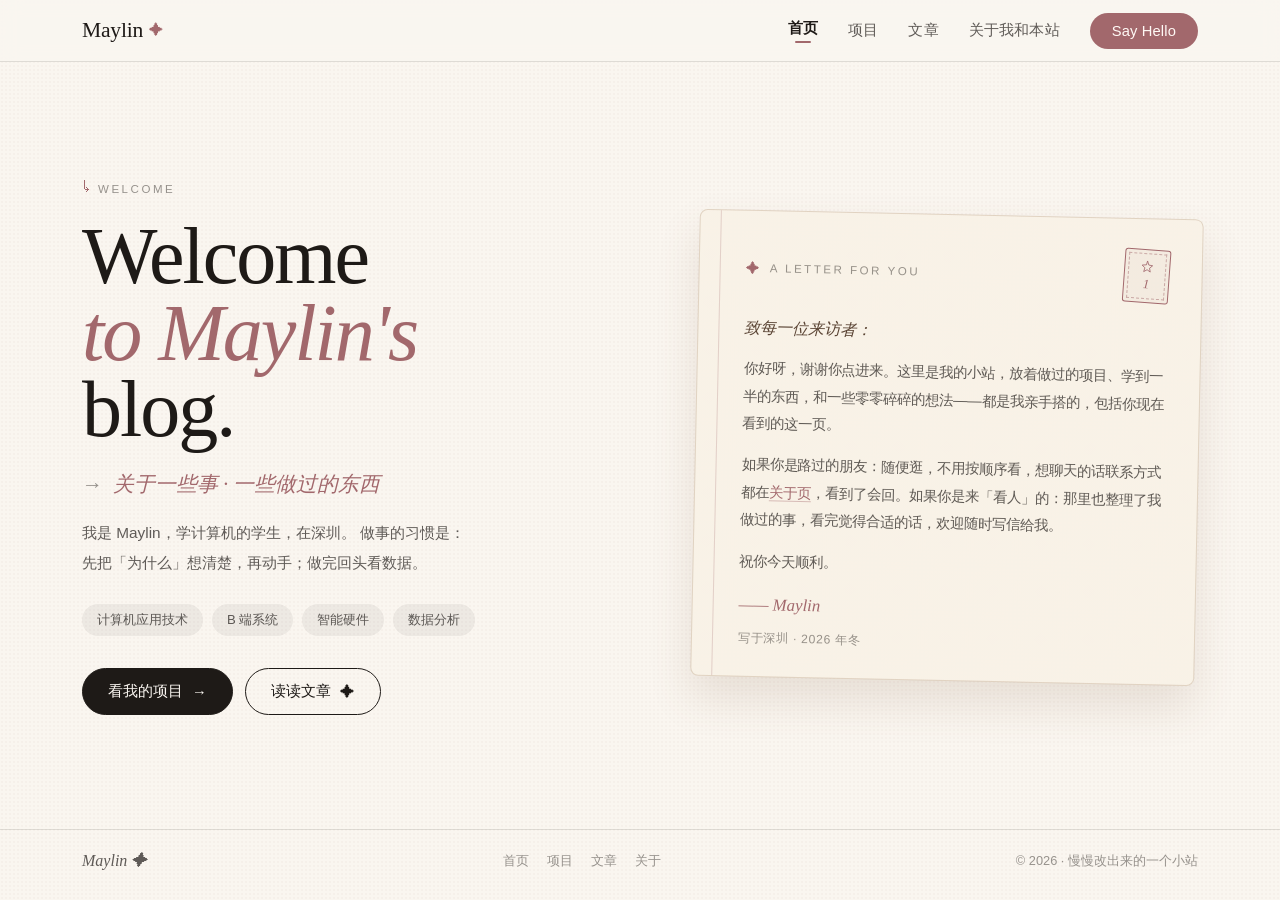
==== commit 8bb5c00c: "feat: 首页右栏改为写给来访者的信件卡，移除便签与名片" ====
--- a/index.html
+++ b/index.html
@@ -47,7 +47,6 @@
 
             <p class="lead">
               我是 Maylin，学计算机的学生，在深圳。
-              这里放着我的项目、正在学的东西，还有一些零零碎碎的想法。
               做事的习惯是：先把「为什么」想清楚，再动手；做完回头看数据。
             </p>
 
@@ -64,22 +63,25 @@
             </div>
           </div>
 
-          <!-- 右侧名片：想换成真人照片的话，把 .mono 换成 <img src="photo.jpg" width="92" height="92" alt="Maylin"> 即可 -->
+          <!-- 右侧：写给来访者的一封信 -->
           <div class="card-stage">
-            <div class="annot l1">学计算机的 ↗</div>
-            <div class="annot l2">↖ 爱折腾硬件</div>
-            <div class="annot l3">喜欢把流程画成图 ↗</div>
-
-            <span class="sticker a">✓ that's me!</span>
-            <span class="sticker b"><span class="dot"></span>在深圳 · 慢热型</span>
-            <span class="sticker c">开工前先画图 ✦</span>
-
-            <div class="me-card">
-              <div class="mono">M</div>
-              <h2>Meet<br /><em>Maylin</em></h2>
-              <p class="sub">builder · learner · note-taker</p>
-              <p class="note">"make it work, then make it clear"</p>
-            </div>
+            <figure class="letter-card" aria-label="Maylin 写给来访者的话">
+              <div class="letter-head">
+                <span class="letter-mark" aria-hidden="true">✦</span>
+                <span class="letter-title">a letter for you</span>
+                <span class="stamp" aria-hidden="true">
+                  <svg viewBox="0 0 24 24" width="14" height="14" fill="none" stroke="currentColor" stroke-width="1.4" stroke-linecap="round" stroke-linejoin="round" aria-hidden="true"><path d="M12 2l2.4 6.2L21 9l-5 4.4 1.6 6.6L12 16.4 6.4 20l1.6-6.6L3 9l6.6-.8z"/></svg>
+                  <span class="stamp-val">1</span>
+                </span>
+              </div>
+              <div class="letter-body">
+                <p class="salut">致每一位来访者：</p>
+                <p>你好呀，谢谢你点进来。这里是我的小站，放着做过的项目、学到一半的东西，和一些零零碎碎的想法——都是我亲手搭的，包括你现在看到的这一页。</p>
+                <p>如果你是路过的朋友：随便逛，不用按顺序看，想聊天的话联系方式都在<a href="about.html">关于页</a>，看到了会回。如果你是来「看人」的：那里也整理了我做过的事，看完觉得合适的话，欢迎随时写信给我。</p>
+                <p>祝你今天顺利。</p>
+                <p class="sign">—— Maylin<span class="sign-note">写于深圳 · 2026 年冬</span></p>
+              </div>
+            </figure>
           </div>
         </div>
       </div>
--- a/styles.css
+++ b/styles.css
@@ -151,59 +151,68 @@
   font-size: 0.82rem; padding: 7px 15px; border-radius: 999px;
 }
 
-/* ---------- 名片卡（首页右栏） ---------- */
+/* ---------- 信件卡（首页右栏：写给来访者的话） ---------- */
 .card-stage { position: relative; }
-.me-card {
-  position: relative; transform: rotate(-2deg);
+.letter-card {
+  position: relative; transform: rotate(1.2deg);
   background:
-    repeating-linear-gradient(to right, rgba(163, 128, 96, 0.16) 0 1px, transparent 1px 34px),
-    repeating-linear-gradient(to bottom, rgba(163, 128, 96, 0.16) 0 1px, transparent 1px 34px),
-    #f6ecdc;
-  border-radius: 6px; padding: 44px 30px 32px;
+    linear-gradient(rgba(163, 128, 96, 0.05), rgba(163, 128, 96, 0.05)),
+    #fdf8ee;
+  border: 1px solid rgba(163, 128, 96, 0.28);
+  border-radius: 8px;
+  padding: 30px 32px 26px;
   box-shadow: 0 22px 44px rgba(120, 84, 58, 0.14);
-  text-align: center;
-}
-.me-card .mono {
-  width: 92px; height: 92px; margin: 0 auto 16px; border-radius: 50%;
-  background: #fffdfa; border: 1px solid rgba(163, 128, 96, 0.3);
-  display: flex; align-items: center; justify-content: center;
-  font-family: var(--serif); font-style: italic; font-size: 2.1rem; color: var(--rose);
-}
-.me-card h2 {
-  font-family: var(--serif); font-weight: 400; font-size: 1.9rem;
-  letter-spacing: -0.01em; line-height: 1.15;
-}
-.me-card h2 em { font-style: italic; color: var(--rose); }
-.me-card .sub { margin-top: 9px; font-size: 0.8rem; letter-spacing: 0.06em; color: rgba(90, 68, 52, 0.7); }
-.me-card .note {
-  margin-top: 20px; background: #fffdfa; border-radius: 999px;
-  padding: 12px 20px; font-family: var(--serif); font-style: italic;
-  font-size: 0.9rem; color: #5a4434; box-shadow: 0 6px 14px rgba(120, 84, 58, 0.08);
-}
-.sticker {
-  position: absolute; z-index: 3; background: #fffdfa;
-  border: 1px solid rgba(163, 128, 96, 0.22);
-  border-radius: 999px; padding: 7px 15px;
-  font-size: 0.76rem; color: #5a4434;
-  box-shadow: 0 8px 18px rgba(120, 84, 58, 0.12);
-  white-space: nowrap;
-}
-.sticker.a { top: -14px; left: -6px; transform: rotate(-5deg); }
-.sticker.b { top: -18px; right: 12px; transform: rotate(3deg); }
-.sticker.c { bottom: -14px; right: -4px; transform: rotate(-3deg); }
-.dot { display: inline-block; width: 7px; height: 7px; border-radius: 50%; background: #6fbf9a; margin-right: 6px; vertical-align: 1px; }
-.annot {
-  position: absolute; font-family: var(--serif); font-style: italic;
-  font-size: 0.82rem; color: #7a5b45; z-index: 3; white-space: nowrap;
-}
-.annot.l1 { left: -46px; top: 34%; }
-.annot.l2 { right: -40px; top: 52%; }
-.annot.l3 { left: -30px; bottom: 16%; }
+}
+/* 信纸左缘的装订线 */
+.letter-card::before {
+  content: ""; position: absolute; left: 20px; top: 0; bottom: 0; width: 1px;
+  background: rgba(162, 104, 108, 0.25);
+}
+.letter-head {
+  display: flex; align-items: center; gap: 10px;
+  margin-bottom: 18px; padding-left: 14px;
+}
+.letter-mark { color: var(--rose); font-size: 0.85rem; }
+.letter-title {
+  font-size: 0.72rem; letter-spacing: 0.22em; text-transform: uppercase;
+  color: var(--ink-45);
+}
+.stamp {
+  margin-left: auto; width: 46px; height: 54px; flex-shrink: 0;
+  border: 1.5px solid var(--rose); border-radius: 3px;
+  transform: rotate(3deg); color: var(--rose);
+  display: flex; flex-direction: column; align-items: center; justify-content: center;
+  gap: 3px; background: rgba(162, 104, 108, 0.05);
+  outline: 1px dashed rgba(162, 104, 108, 0.5); outline-offset: -5px;
+}
+.stamp-val { font-family: var(--serif); font-style: italic; font-size: 0.8rem; }
+.letter-body { padding-left: 14px; }
+.letter-body p {
+  font-size: 0.9rem; line-height: 1.9; color: var(--ink-70);
+  margin-bottom: 14px;
+}
+.letter-body a { color: var(--rose); text-decoration-color: rgba(162, 104, 108, 0.4); text-underline-offset: 3px; }
+.letter-body a:hover { text-decoration-color: var(--rose); }
+.letter-body .salut {
+  font-family: var(--serif); font-style: italic; color: #5a4434;
+  font-size: 1rem; margin-bottom: 12px;
+}
+.letter-body .sign {
+  font-family: var(--serif); font-style: italic; color: var(--rose);
+  font-size: 1.05rem; margin-bottom: 0; margin-top: 4px;
+}
+.letter-body .sign-note {
+  display: block; font-family: var(--sans); font-style: normal;
+  font-size: 0.76rem; letter-spacing: 0.06em; color: var(--ink-45); margin-top: 6px;
+}
 
 /* ---------- 项目卡片 ---------- */
 .work-grid { display: grid; grid-template-columns: repeat(3, 1fr); gap: 22px; margin-top: 38px; }
 @media (max-width: 980px) { .work-grid { grid-template-columns: 1fr 1fr; } }
 @media (max-width: 660px) { .work-grid { grid-template-columns: 1fr; } }
+/* 项目网格：2x2 变体（四个项目时更整齐） */
+.work-grid.cols-2 { grid-template-columns: repeat(2, 1fr); }
+@media (max-width: 660px) { .work-grid.cols-2 { grid-template-columns: 1fr; } }
 .work-card {
   background: var(--card); border: 1px solid var(--line); border-radius: var(--r-lg);
   padding: 26px 24px 24px; display: flex; flex-direction: column;
@@ -315,8 +324,8 @@
   .nav-inner { padding: 14px 20px; }
   .shell { padding: 36px 0 32px; }
   .hero-grid { gap: 52px !important; }
-  .card-stage { max-width: 420px; margin: 0 auto; }
-  .annot.l1, .annot.l2, .annot.l3 { display: none; }
+  .card-stage { max-width: 460px; margin: 0 auto; width: 100%; }
+  .letter-card { padding: 26px 24px 24px; }
   .post-link { flex-direction: column; gap: 6px; }
   .post-date { min-width: 0; }
 }
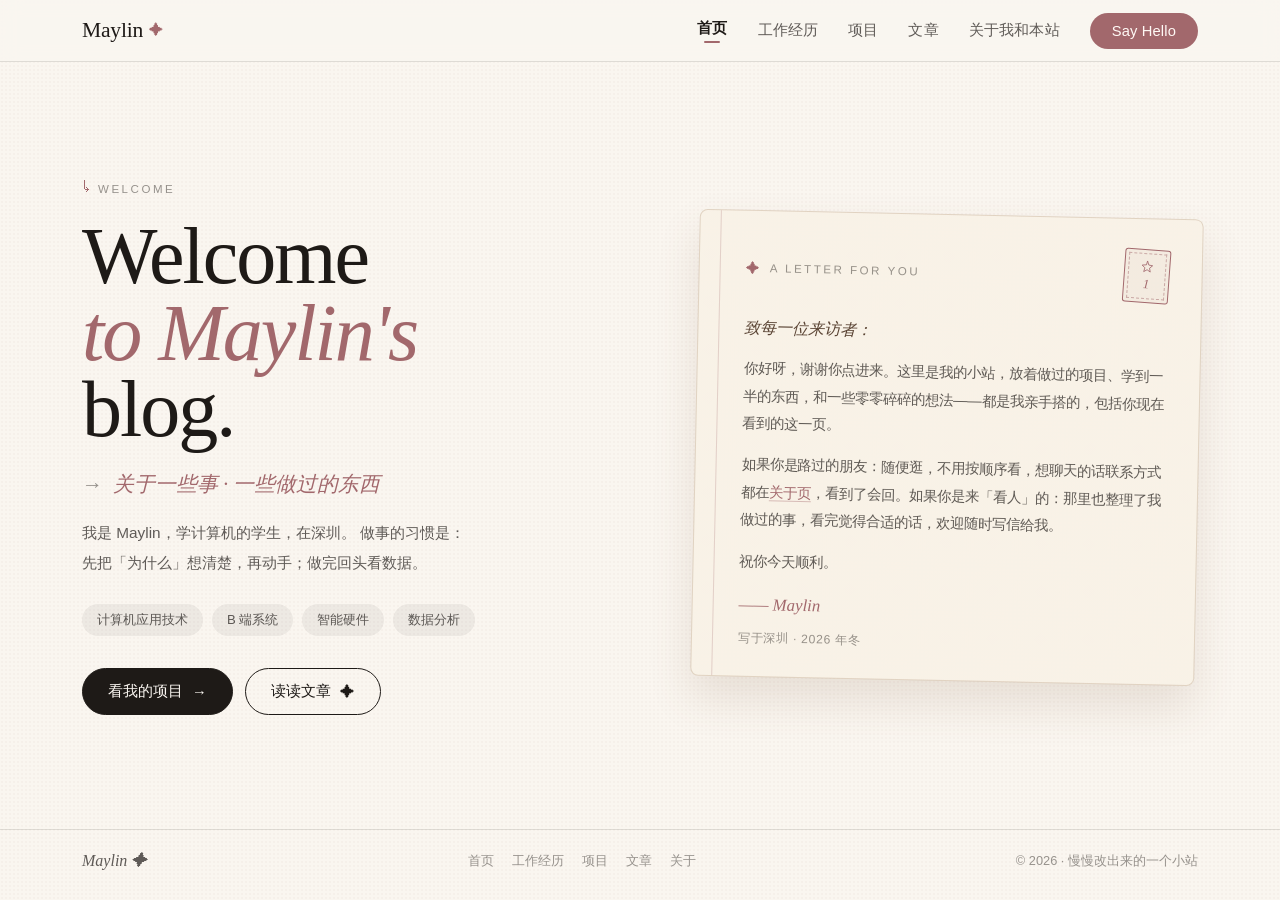
==== commit 661cea44: "feat: 项目页改为左右交错+元素插画（花/垃圾桶机器人/拾光箱），营销移入新「工作经历」页" ====
--- a/index.html
+++ b/index.html
@@ -21,6 +21,7 @@
       <button class="menu-btn" id="menuBtn" aria-expanded="false" aria-controls="navLinks" aria-label="打开菜单">☰</button>
       <ul class="nav-links" id="navLinks">
         <li><a class="active" href="index.html">首页</a></li>
+        <li><a href="experience.html">工作经历</a></li>
         <li><a href="projects.html">项目</a></li>
         <li><a href="posts.html">文章</a></li>
         <li><a href="about.html">关于我和本站</a></li>
@@ -94,6 +95,7 @@
       <span class="f-brand">Maylin ✦</span>
       <nav class="foot-nav" aria-label="页脚导航">
         <a href="index.html">首页</a>
+        <a href="experience.html">工作经历</a>
         <a href="projects.html">项目</a>
         <a href="posts.html">文章</a>
         <a href="about.html">关于</a>
--- a/styles.css
+++ b/styles.css
@@ -206,19 +206,76 @@
   font-size: 0.76rem; letter-spacing: 0.06em; color: var(--ink-45); margin-top: 6px;
 }
 
-/* ---------- 项目卡片 ---------- */
-.work-grid { display: grid; grid-template-columns: repeat(3, 1fr); gap: 22px; margin-top: 38px; }
-@media (max-width: 980px) { .work-grid { grid-template-columns: 1fr 1fr; } }
-@media (max-width: 660px) { .work-grid { grid-template-columns: 1fr; } }
-/* 项目网格：2x2 变体（四个项目时更整齐） */
-.work-grid.cols-2 { grid-template-columns: repeat(2, 1fr); }
-@media (max-width: 660px) { .work-grid.cols-2 { grid-template-columns: 1fr; } }
-.work-card {
-  background: var(--card); border: 1px solid var(--line); border-radius: var(--r-lg);
-  padding: 26px 24px 24px; display: flex; flex-direction: column;
-  transition: transform 0.25s, box-shadow 0.25s, border-color 0.25s;
-}
-.work-card:hover { transform: translateY(-5px); box-shadow: var(--shadow); border-color: rgba(162, 104, 108, 0.35); }
+/* ---------- 项目页：左右交错 + 元素插画 ---------- */
+.exp-list { margin-top: 4px; }
+.exp-row {
+  display: grid; grid-template-columns: 1.05fr 0.95fr; gap: 56px;
+  align-items: center; padding: 42px 0;
+}
+.exp-row + .exp-row { border-top: 1px solid var(--line); }
+.exp-row.flip .exp-text { order: 2; }
+.exp-row.flip .exp-art { order: 1; }
+.exp-text { max-width: 52ch; }
+.exp-text h2 {
+  font-family: var(--serif); font-weight: 400; font-size: clamp(1.6rem, 3vw, 2.2rem);
+  letter-spacing: -0.02em; line-height: 1.25; margin: 12px 0 12px;
+  transition: color 0.25s;
+}
+.exp-row:hover .exp-text h2 { color: var(--rose); }
+.exp-text p { font-size: 0.92rem; line-height: 1.9; color: var(--ink-70); }
+.exp-text .tags { margin-top: 16px; }
+.exp-go {
+  display: inline-flex; align-items: center; gap: 8px; margin-top: 18px;
+  font-family: var(--serif); font-style: italic; font-size: 0.95rem; color: var(--rose);
+}
+.exp-go .arr { display: inline-block; transition: transform 0.25s; }
+.exp-row:hover .exp-go .arr { transform: translate(3px, -3px); }
+.exp-art { display: flex; justify-content: center; }
+.exp-art svg { width: min(300px, 82%); height: auto; }
+@media (max-width: 860px) {
+  .exp-row { grid-template-columns: 1fr; gap: 24px; padding: 34px 0; }
+  .exp-row.flip .exp-text { order: 1; }
+  .exp-row.flip .exp-art { order: 2; }
+  .exp-art svg { width: min(220px, 70%); }
+}
+
+/* ---------- 项目详情页 ---------- */
+.back-link {
+  display: inline-flex; align-items: center; gap: 7px;
+  font-size: 0.82rem; color: var(--ink-45); text-decoration: none;
+  margin-bottom: 20px; transition: color 0.2s;
+}
+.back-link:hover { color: var(--rose); }
+.detail-head .display { font-size: clamp(2rem, 4.6vw, 3.4rem); }
+.meta-row {
+  list-style: none; display: flex; flex-wrap: wrap; gap: 10px 34px; margin-top: 24px;
+}
+.meta-row li { font-size: 0.82rem; color: var(--ink-70); display: flex; gap: 8px; }
+.meta-row li span {
+  font-size: 0.68rem; letter-spacing: 0.16em; text-transform: uppercase; color: var(--ink-45);
+}
+.detail-body { margin-top: 30px; display: grid; gap: 26px; max-width: 72ch; }
+.detail-body section { padding-top: 22px; border-top: 1px solid var(--line); }
+.d-title {
+  font-family: var(--serif); font-weight: 400; font-size: 1.25rem;
+  letter-spacing: -0.01em; display: flex; align-items: baseline; gap: 10px; margin-bottom: 10px;
+}
+.d-title .n {
+  font-family: var(--serif); font-style: italic; font-size: 0.8rem; color: var(--rose-soft);
+}
+.detail-body p { font-size: 0.92rem; line-height: 1.95; color: var(--ink-70); }
+.todo {
+  border: 1px dashed rgba(162, 104, 108, 0.4); border-radius: var(--r-sm);
+  background: rgba(162, 104, 108, 0.04);
+  padding: 14px 16px; font-size: 0.85rem; line-height: 1.8;
+  color: rgba(122, 91, 69, 0.9); font-family: var(--serif); font-style: italic;
+}
+.detail-foot {
+  display: flex; justify-content: space-between; align-items: center; gap: 16px;
+  margin-top: 34px; padding-top: 20px; border-top: 1px solid var(--line);
+  font-size: 0.85rem;
+}
+.detail-foot a { color: var(--rose); text-decoration: none; font-family: var(--serif); font-style: italic; }
 .work-num { font-family: var(--serif); font-style: italic; font-size: 0.88rem; color: var(--rose-soft); }
 .work-card h3 {
   font-family: var(--serif); font-weight: 400; font-size: 1.3rem;
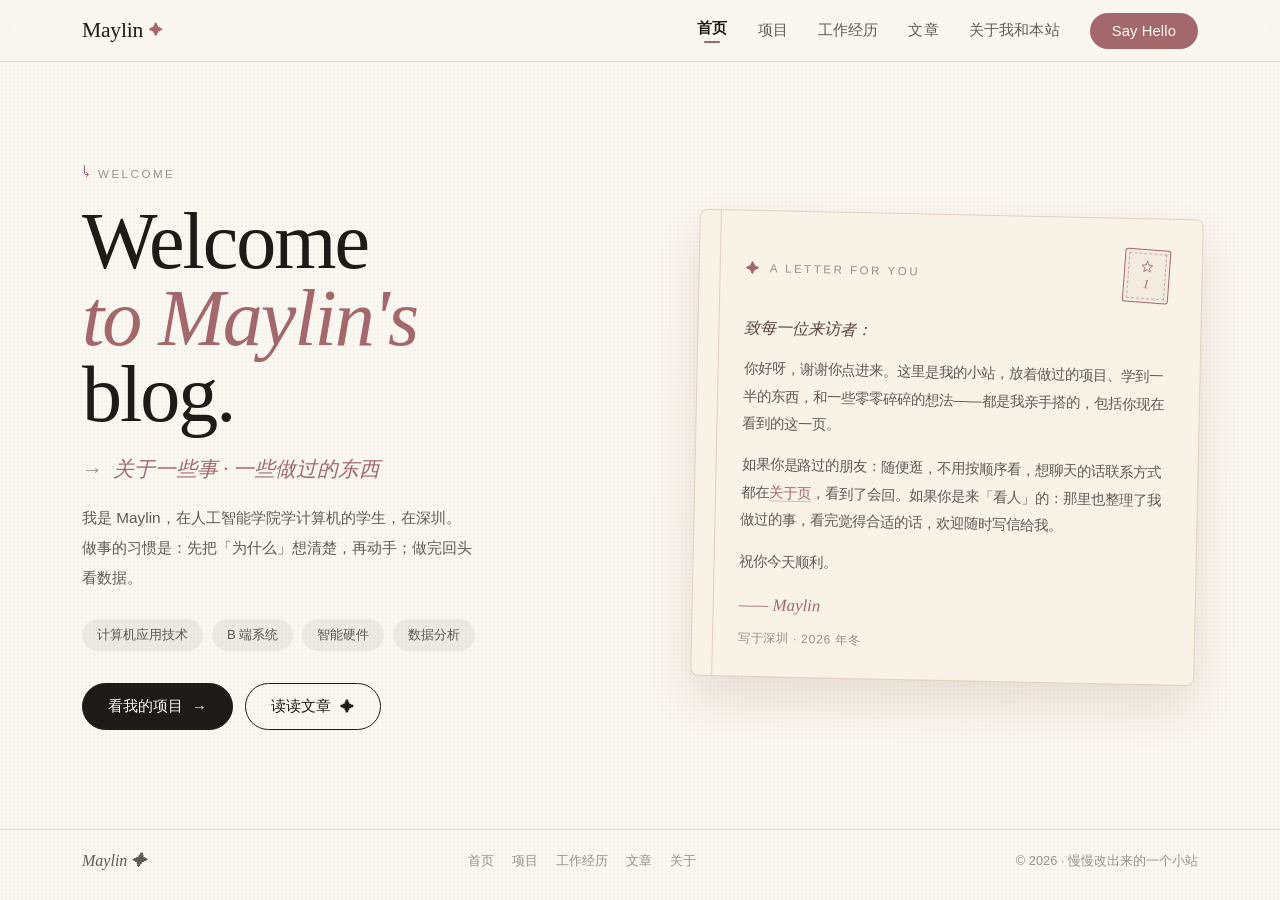
==== commit 1ce7b981: "Initial commit: personal portfolio site" ====
--- a/index.html
+++ b/index.html
@@ -3,13 +3,15 @@
 <head>
   <meta charset="UTF-8" />
   <meta name="viewport" content="width=device-width, initial-scale=1.0" />
+  <link rel="icon" type="image/svg+xml" href="favicon.svg" />
+  <link rel="icon" type="image/png" href="favicon.png" />
   <title>Maylin's blog ✦ 首页</title>
   <meta name="description" content="欢迎来到 Maylin 的博客：记录做过的项目、正在学的东西，和一些零零碎碎的想法。" />
   <meta name="author" content="Maylin" />
   <meta property="og:title" content="Maylin's blog" />
   <meta property="og:description" content="记录做过的项目、正在学的东西，和一些零零碎碎的想法。" />
   <meta property="og:type" content="website" />
-  <link rel="stylesheet" href="styles.css" />
+  <link rel="stylesheet" href="styles.css?v=20261120" />
 </head>
 <body>
 <div class="page">
@@ -21,8 +23,8 @@
       <button class="menu-btn" id="menuBtn" aria-expanded="false" aria-controls="navLinks" aria-label="打开菜单">☰</button>
       <ul class="nav-links" id="navLinks">
         <li><a class="active" href="index.html">首页</a></li>
+        <li><a href="projects.html">项目</a></li>
         <li><a href="experience.html">工作经历</a></li>
-        <li><a href="projects.html">项目</a></li>
         <li><a href="posts.html">文章</a></li>
         <li><a href="about.html">关于我和本站</a></li>
         <li><a class="nav-cta" href="about.html#contact">Say Hello</a></li>
@@ -47,7 +49,7 @@
             <p class="italic-line">关于一些事 · 一些做过的东西</p>
 
             <p class="lead">
-              我是 Maylin，学计算机的学生，在深圳。
+              我是 Maylin，在人工智能学院学计算机的学生，在深圳。
               做事的习惯是：先把「为什么」想清楚，再动手；做完回头看数据。
             </p>
 
@@ -95,8 +97,8 @@
       <span class="f-brand">Maylin ✦</span>
       <nav class="foot-nav" aria-label="页脚导航">
         <a href="index.html">首页</a>
+        <a href="projects.html">项目</a>
         <a href="experience.html">工作经历</a>
-        <a href="projects.html">项目</a>
         <a href="posts.html">文章</a>
         <a href="about.html">关于</a>
       </nav>
@@ -105,6 +107,6 @@
   </footer>
 </div>
 
-<script src="script.js"></script>
+<script src="script.js?v=20261120"></script>
 </body>
 </html>
--- a/styles.css
+++ b/styles.css
@@ -206,37 +206,107 @@
   font-size: 0.76rem; letter-spacing: 0.06em; color: var(--ink-45); margin-top: 6px;
 }
 
-/* ---------- 项目页：左右交错 + 元素插画 ---------- */
-.exp-list { margin-top: 4px; }
-.exp-row {
-  display: grid; grid-template-columns: 1.05fr 0.95fr; gap: 56px;
-  align-items: center; padding: 42px 0;
-}
-.exp-row + .exp-row { border-top: 1px solid var(--line); }
-.exp-row.flip .exp-text { order: 2; }
-.exp-row.flip .exp-art { order: 1; }
-.exp-text { max-width: 52ch; }
-.exp-text h2 {
-  font-family: var(--serif); font-weight: 400; font-size: clamp(1.6rem, 3vw, 2.2rem);
-  letter-spacing: -0.02em; line-height: 1.25; margin: 12px 0 12px;
-  transition: color 0.25s;
-}
-.exp-row:hover .exp-text h2 { color: var(--rose); }
-.exp-text p { font-size: 0.92rem; line-height: 1.9; color: var(--ink-70); }
-.exp-text .tags { margin-top: 16px; }
-.exp-go {
-  display: inline-flex; align-items: center; gap: 8px; margin-top: 18px;
-  font-family: var(--serif); font-style: italic; font-size: 0.95rem; color: var(--rose);
-}
-.exp-go .arr { display: inline-block; transition: transform 0.25s; }
-.exp-row:hover .exp-go .arr { transform: translate(3px, -3px); }
-.exp-art { display: flex; justify-content: center; }
-.exp-art svg { width: min(300px, 82%); height: auto; }
-@media (max-width: 860px) {
-  .exp-row { grid-template-columns: 1fr; gap: 24px; padding: 34px 0; }
-  .exp-row.flip .exp-text { order: 1; }
-  .exp-row.flip .exp-art { order: 2; }
-  .exp-art svg { width: min(220px, 70%); }
+/* ---------- 项目页：一条手绘虚线串起图标 ---------- */
+.tl { position: relative; margin-top: 10px; }
+
+/* 整条线是一层 SVG，路径由 script.js 按图标真实位置生成 */
+.tl-line {
+  position: absolute; inset: 0; width: 100%; height: 100%;
+  pointer-events: none; z-index: 0; overflow: visible;
+}
+.tl-thread {
+  fill: none; stroke: rgba(30, 26, 23, 0.26); stroke-width: 1.3;
+  stroke-dasharray: 4 9; stroke-linecap: round;
+}
+
+.tl-item {
+  position: relative; z-index: 1;
+  display: grid; grid-template-columns: 1fr 190px 1fr;
+  align-items: start; padding: 40px 0;
+}
+.tl-body { grid-row: 1; max-width: 38ch; }
+.tl-item:nth-of-type(odd) .tl-body { grid-column: 1; justify-self: end; }
+.tl-item:nth-of-type(even) .tl-body { grid-column: 3; justify-self: start; }
+
+/* 图标：手绘涂鸦，没有边框也没有底色，线直接从它背后穿过 */
+.tl-node {
+  position: relative; z-index: 2;
+  width: 96px; height: 96px; padding: 0; margin: 0 0 12px;
+  border: 0; background: none; border-radius: 0;
+  display: grid; place-items: center; cursor: pointer;
+  font-family: inherit; box-shadow: none;
+  transition: transform 0.3s cubic-bezier(0.3, 0.8, 0.3, 1);
+}
+.tl-node svg { width: 94px; height: 94px; display: block; }
+.tl-node:hover, .tl-node:focus-visible { transform: translateY(-3px) rotate(-3deg) scale(1.05); }
+.tl-plus {
+  position: absolute; right: -6px; bottom: 4px;
+  font-family: var(--sans); font-size: 0.95rem; line-height: 1;
+  color: var(--rose); opacity: 0.6;
+  transition: transform 0.35s cubic-bezier(0.3, 0.8, 0.3, 1), opacity 0.25s;
+}
+.tl-node:hover .tl-plus { opacity: 1; }
+.tl-item.open .tl-plus { transform: rotate(135deg); opacity: 1; }
+
+/* 文字：在图标下方，左右交替 */
+.tl-num {
+  display: block;
+  font-family: var(--serif); font-style: italic; font-size: 0.82rem;
+  color: var(--rose-soft); letter-spacing: 0.02em; margin-top: 4px;
+}
+.tl-title {
+  font-family: var(--serif); font-weight: 400;
+  font-size: clamp(1.45rem, 2.7vw, 1.95rem);
+  letter-spacing: -0.02em; line-height: 1.28;
+  margin: 8px 0 0; cursor: pointer; transition: color 0.25s;
+}
+.tl-item:hover .tl-title { color: var(--rose); }
+
+/* 简介：默认收起，点开才出现 */
+.tl-panel {
+  display: grid; grid-template-rows: 0fr; opacity: 0; visibility: hidden;
+  transition: grid-template-rows 0.42s cubic-bezier(0.3, 0.8, 0.3, 1), opacity 0.3s, visibility 0s 0.42s;
+}
+.tl-item.open .tl-panel {
+  grid-template-rows: 1fr; opacity: 1; visibility: visible;
+  transition: grid-template-rows 0.42s cubic-bezier(0.3, 0.8, 0.3, 1), opacity 0.35s 0.08s, visibility 0s;
+}
+.tl-panel > div { overflow: hidden; min-height: 0; }
+.tl-panel p {
+  font-size: 0.9rem; line-height: 1.95; color: var(--ink-70);
+  padding-top: 12px;
+}
+.tl-links {
+  display: flex; flex-wrap: wrap; align-items: center; gap: 18px; margin-top: 16px;
+}
+.tl-links .go {
+  display: inline-flex; align-items: center; gap: 7px;
+  font-family: var(--serif); font-style: italic; font-size: 0.92rem;
+  color: var(--rose); text-decoration: none;
+}
+.tl-links .go .arr { display: inline-block; transition: transform 0.25s; }
+.tl-links .go:hover .arr { transform: translate(3px, -3px); }
+
+@media (max-width: 900px) {
+  /* 窄屏时标题与说明改成上下堆叠，避免右上角文字被挤出边界 */
+  .section-title-row { flex-direction: column; align-items: flex-start; gap: 10px; }
+  .sec-note { font-size: 0.92rem; }
+
+  /* 单列：图标仍在标题上方，线自然变成一条竖直的虚线 */
+  .tl-item { display: block; padding: 26px 0; }
+  .tl-body { max-width: none; }
+  .tl-item:nth-of-type(odd) .tl-body,
+  .tl-item:nth-of-type(even) .tl-body { grid-column: auto; justify-self: stretch; }
+  /* 图标做左侧轨道上的节点，文字排在右边，线就不会压在标题上 */
+  .tl-body {
+    display: grid; grid-template-columns: 78px 1fr; column-gap: 16px;
+    align-items: start;
+  }
+  .tl-node { grid-column: 1; grid-row: 1 / span 3; width: 78px; height: 78px; margin: 0; }
+  .tl-node svg { width: 76px; height: 76px; }
+  .tl-num, .tl-title, .tl-panel { grid-column: 2; }
+  .tl-title { font-size: 1.25rem; }
+  .tl-plus { right: -4px; bottom: 2px; }
 }
 
 /* ---------- 项目详情页 ---------- */
@@ -254,7 +324,9 @@
 .meta-row li span {
   font-size: 0.68rem; letter-spacing: 0.16em; text-transform: uppercase; color: var(--ink-45);
 }
-.detail-body { margin-top: 30px; display: grid; gap: 26px; max-width: 72ch; }
+.detail-body { margin-top: 30px; display: grid; gap: 26px; }
+/* 正文行宽单独约束，让版心右侧留出放图的位置 */
+.detail-body p, .detail-body .fact-list { max-width: 68ch; }
 .detail-body section { padding-top: 22px; border-top: 1px solid var(--line); }
 .d-title {
   font-family: var(--serif); font-weight: 400; font-size: 1.25rem;
@@ -264,6 +336,188 @@
   font-family: var(--serif); font-style: italic; font-size: 0.8rem; color: var(--rose-soft);
 }
 .detail-body p { font-size: 0.92rem; line-height: 1.95; color: var(--ink-70); }
+.d-fig { margin: 18px 0 4px; }
+.d-fig img {
+  display: block; width: 100%; height: auto;
+  border: 1px solid var(--line); border-radius: var(--r-sm);
+  background: #fff; transition: border-color 0.2s;
+}
+.d-fig a:hover img { border-color: var(--rose); }
+.d-fig figcaption {
+  margin-top: 8px; font-size: 0.78rem; color: var(--ink-45); font-style: italic;
+}
+
+/* 设计材料：缩略卡片 + 灯箱 */
+.fig-grid {
+  display: grid; grid-template-columns: repeat(auto-fit, minmax(260px, 1fr));
+  gap: 16px; margin-top: 18px;
+}
+@media (max-width: 560px) {
+  .fig-thumb img { height: 210px; }
+  .fig-thumb .fig-label { font-size: 0.78rem; padding: 8px 10px; }
+}
+.fig-thumb {
+  position: relative; padding: 0; margin: 0; overflow: hidden; text-align: left;
+  border: 1px solid var(--line); border-radius: var(--r-sm); background: #fff;
+  cursor: zoom-in; transition: border-color 0.2s, transform 0.2s, box-shadow 0.2s;
+}
+.fig-thumb:hover, .fig-thumb:focus-visible {
+  border-color: var(--rose); transform: translateY(-2px);
+  box-shadow: 0 10px 24px rgba(42, 34, 30, 0.08);
+}
+.fig-thumb img {
+  display: block; width: 100%; height: 270px; padding: 8px;
+  object-fit: contain; object-position: center; background: #fdfbf8;
+}
+.fig-thumb .fig-label {
+  display: flex; justify-content: space-between; align-items: center; gap: 8px;
+  padding: 10px 13px; font-family: var(--serif); font-style: italic;
+  font-size: 0.82rem; color: var(--ink-70); border-top: 1px solid var(--line);
+}
+.fig-thumb .fig-label::after { content: "⤢"; font-style: normal; color: var(--rose); }
+/* 原型是横向截图，缩略卡用「铺满左边」而不是留白居中 */
+.fig-thumb--proto img { object-fit: cover; object-position: center top; }
+/* 可交互原型：手机框 + 右侧说明与快捷入口 */
+.d-demo {
+  display: grid; grid-template-columns: 388px minmax(0, 1fr);
+  gap: 44px; align-items: start; margin-top: 26px;
+}
+.d-demo-phone {
+  width: 388px; padding: 12px; border-radius: 46px;
+  background: #23201c; box-shadow: 0 20px 46px rgba(42, 34, 30, 0.18);
+}
+.d-demo-phone iframe {
+  display: block; width: 364px; height: 726px;
+  border: 0; border-radius: 36px; background: #e6e2d8;
+}
+.d-demo-side { padding-top: 6px; }
+.d-demo-side .d-demo-hint {
+  font-size: 0.9rem; line-height: 1.85; color: var(--ink-70); max-width: 52ch;
+}
+.d-demo-side .d-demo-hint + .d-demo-hint { margin-top: 12px; }
+.d-demo-jump {
+  list-style: none; display: flex; flex-wrap: wrap; gap: 10px;
+  margin: 18px 0 0; padding: 0;
+}
+.d-demo-jump button {
+  font-family: inherit; font-size: 0.82rem; padding: 8px 16px; cursor: pointer;
+  border: 1px solid var(--line); border-radius: 999px;
+  background: #fff; color: var(--ink-70);
+  transition: border-color 0.2s, color 0.2s, background 0.2s;
+}
+.d-demo-jump button:hover { border-color: var(--rose); color: var(--rose); }
+.d-demo-jump button.is-on {
+  border-color: var(--rose); background: var(--rose); color: #fff9f5;
+}
+.d-demo-open { margin-top: 24px; }
+.d-demo-index { margin-top: 34px; padding-top: 16px; border-top: 1px solid var(--line); }
+.d-demo-index-title {
+  font-size: 0.7rem; letter-spacing: 0.16em; color: var(--ink-45);
+  text-transform: uppercase; margin: 0 0 14px;
+}
+.d-demo-index dl { margin: 0; display: grid; gap: 10px; }
+.d-demo-index dl > div { display: grid; grid-template-columns: 74px minmax(0, 1fr); gap: 14px; align-items: baseline; }
+.d-demo-index dt { font-family: var(--serif); font-style: italic; font-size: 0.84rem; color: var(--rose); }
+.d-demo-index dd { margin: 0; font-size: 0.84rem; line-height: 1.7; color: var(--ink-70); }
+.d-demo-steps ol { margin: 0; padding-left: 20px; display: grid; gap: 7px; }
+.d-demo-steps li { font-size: 0.84rem; line-height: 1.7; color: var(--ink-70); }
+.d-demo-steps li::marker { color: var(--rose); font-family: var(--serif); }
+.d-demo-steps code {
+  font-family: ui-monospace, SFMono-Regular, Menlo, monospace;
+  font-size: 0.8rem; padding: 1px 5px; border-radius: 3px;
+  background: rgba(162, 104, 108, 0.09); color: var(--ink);
+}
+@media (max-width: 900px) {
+  .d-demo { grid-template-columns: 1fr; gap: 26px; }
+  .d-demo-phone { width: 100%; padding: 8px; border-radius: 36px; }
+  .d-demo-phone iframe { width: 100%; height: 640px; border-radius: 28px; }
+  .d-demo-side .d-demo-hint { max-width: none; }
+}
+/* 实机演示视频：与图卡同一套边框圆角，宽度收一点不抢戏 */
+.d-video { margin: 24px 0 4px; }
+.d-video video {
+  display: block; width: min(640px, 100%);
+  border: 1px solid var(--line); border-radius: var(--r-sm);
+  background: #000;
+}
+.d-video figcaption {
+  margin-top: 8px; font-size: 0.76rem; font-style: italic; color: var(--rose);
+}
+/* 实拍照片是竖构图，卡片铺满裁切，避免两侧大片留白 */
+.fig-grid.fig-grid--photo .fig-thumb img { height: 400px; object-fit: cover; object-position: center; }
+@media (max-width: 560px) {
+  .fig-grid.fig-grid--photo .fig-thumb img { height: 300px; }
+}
+/* 正文里的行内代码：引脚、公式、参数 */
+code {
+  font-family: ui-monospace, SFMono-Regular, Menlo, Consolas, monospace;
+  font-size: 0.85em; padding: 1px 5px; border-radius: 4px;
+  background: #f4ece3; color: #7a4f45;
+}
+
+.d-note {
+  display: block; margin-top: 8px; font-size: 0.76rem; line-height: 1.6;
+  font-style: italic; color: var(--rose);
+}
+
+/* 设计材料：一段文字 + 两张等大的卡并排 */
+.fig-grid .fig-thumb img { height: 340px; }
+.lightbox {
+  position: fixed; inset: 0; z-index: 90; display: none;
+  background: rgba(26, 22, 19, 0.93);
+}
+.lightbox.open { display: flex; align-items: center; justify-content: center; padding: 3vh 4vw; }
+.lb-stage { display: flex; flex-direction: column; max-width: min(94vw, 980px); width: 100%; max-height: 94vh; }
+.lb-view { overflow: auto; background: #fff; border-radius: 8px; box-shadow: 0 24px 60px rgba(0, 0, 0, 0.35); }
+.lb-view img { display: block; width: 100%; height: auto; }
+/* 切片轮播：框随图高，不滚动 */
+.lb-view.fit {
+  display: flex; align-items: center; justify-content: center;
+  padding: 10px; overflow: hidden; background: #fdfbf8;
+  max-height: calc(94vh - 104px);
+}
+.lb-view.fit img {
+  width: auto; height: auto; max-width: 100%;
+  max-height: calc(94vh - 124px); object-fit: contain; cursor: zoom-in;
+}
+/* 点图切到原尺寸（可横竖拖动），窄屏上也能看清字 */
+.lb-view.fit.zoom {
+  overflow: auto; align-items: flex-start; justify-content: flex-start;
+}
+.lb-view.fit.zoom img {
+  width: 1200px; max-width: none; max-height: none; height: auto; cursor: zoom-out;
+}
+.lb-bar {
+  display: flex; justify-content: space-between; align-items: center; gap: 14px;
+  margin-top: 12px; color: rgba(255, 255, 255, 0.88); font-size: 0.84rem;
+  font-family: var(--serif); font-style: italic;
+}
+.lb-cap { flex: 1; min-width: 0; overflow: hidden; text-overflow: ellipsis; white-space: nowrap; }
+.lb-count { font-style: normal; color: rgba(255, 255, 255, 0.6); white-space: nowrap; }
+.lb-close {
+  flex-shrink: 0; white-space: nowrap;
+  background: none; border: 1px solid rgba(255, 255, 255, 0.45); color: #fff;
+  border-radius: 999px; padding: 6px 16px; cursor: pointer; font-size: 0.8rem;
+}
+@media (max-width: 560px) {
+  .lb-bar { font-size: 0.76rem; gap: 8px; margin-top: 8px; }
+  .lb-close { padding: 5px 12px; font-size: 0.74rem; }
+  .lb-nav { width: 34px; height: 34px; font-size: 0.9rem; }
+  .lb-prev { left: 8px; }
+  .lb-next { right: 8px; }
+  .lb-view.fit { max-height: calc(94vh - 82px); }
+}
+.lb-close:hover { background: rgba(255, 255, 255, 0.14); }
+.lb-nav {
+  position: absolute; top: 50%; transform: translateY(-50%);
+  width: 42px; height: 42px; border-radius: 50%;
+  border: 1px solid rgba(255, 255, 255, 0.5); background: rgba(0, 0, 0, 0.35);
+  color: #fff; font-size: 1.05rem; cursor: pointer; display: none;
+}
+.lb-nav.show { display: block; }
+.lb-nav:hover { background: rgba(0, 0, 0, 0.55); }
+.lb-prev { left: 18px; }
+.lb-next { right: 18px; }
 .todo {
   border: 1px dashed rgba(162, 104, 108, 0.4); border-radius: var(--r-sm);
   background: rgba(162, 104, 108, 0.04);
@@ -324,6 +578,26 @@
 .fact-list { list-style: none; display: grid; gap: 13px; }
 .fact-list li { display: flex; gap: 12px; font-size: 0.92rem; line-height: 1.7; color: var(--ink-70); }
 .fact-list li .mark { color: var(--rose); flex-shrink: 0; font-size: 0.8rem; margin-top: 3px; }
+.fact-list li b { color: var(--ink); font-weight: 600; }
+/* 要点多的小节走两列，把版心宽度用满 */
+.detail-body .fact-list--2col {
+  max-width: none; grid-template-columns: repeat(auto-fit, minmax(360px, 1fr));
+  gap: 15px 46px;
+}
+@media (max-width: 820px) {
+  .detail-body .fact-list--2col { grid-template-columns: 1fr; }
+}
+/* 成果速览：四个数字一排 */
+.stat-row {
+  list-style: none; display: grid; grid-template-columns: repeat(4, 1fr);
+  gap: 14px; margin: 20px 0 4px; max-width: 720px;
+}
+.stat-row li { padding: 14px 16px 12px; border: 1px solid var(--line); border-radius: var(--r-sm); background: #fff; }
+.stat-row b { display: block; font-family: var(--serif); font-weight: 400; font-size: 1.35rem; color: var(--ink); }
+.stat-row span { font-size: 0.72rem; letter-spacing: 0.08em; color: var(--ink-45); }
+@media (max-width: 640px) {
+  .stat-row { grid-template-columns: repeat(2, 1fr); }
+}
 .two-col { display: grid; grid-template-columns: 1fr 1fr; gap: 22px; margin-top: 38px; align-items: start; }
 @media (max-width: 860px) { .two-col { grid-template-columns: 1fr; } }
 
@@ -338,6 +612,8 @@
   transition: border-color 0.2s, background 0.2s;
 }
 .row:hover, .row:focus-visible { border-color: rgba(162, 104, 108, 0.5); background: #fffdfa; }
+/* 复制成功的一瞬间闪一下边框，给点确认感 */
+.row.is-copied { border-color: rgba(162, 104, 108, 0.6); background: #fffaf6; }
 .row .icon {
   width: 32px; height: 32px; border-radius: 50%; flex-shrink: 0;
   background: rgba(162, 104, 108, 0.1); color: var(--rose);
